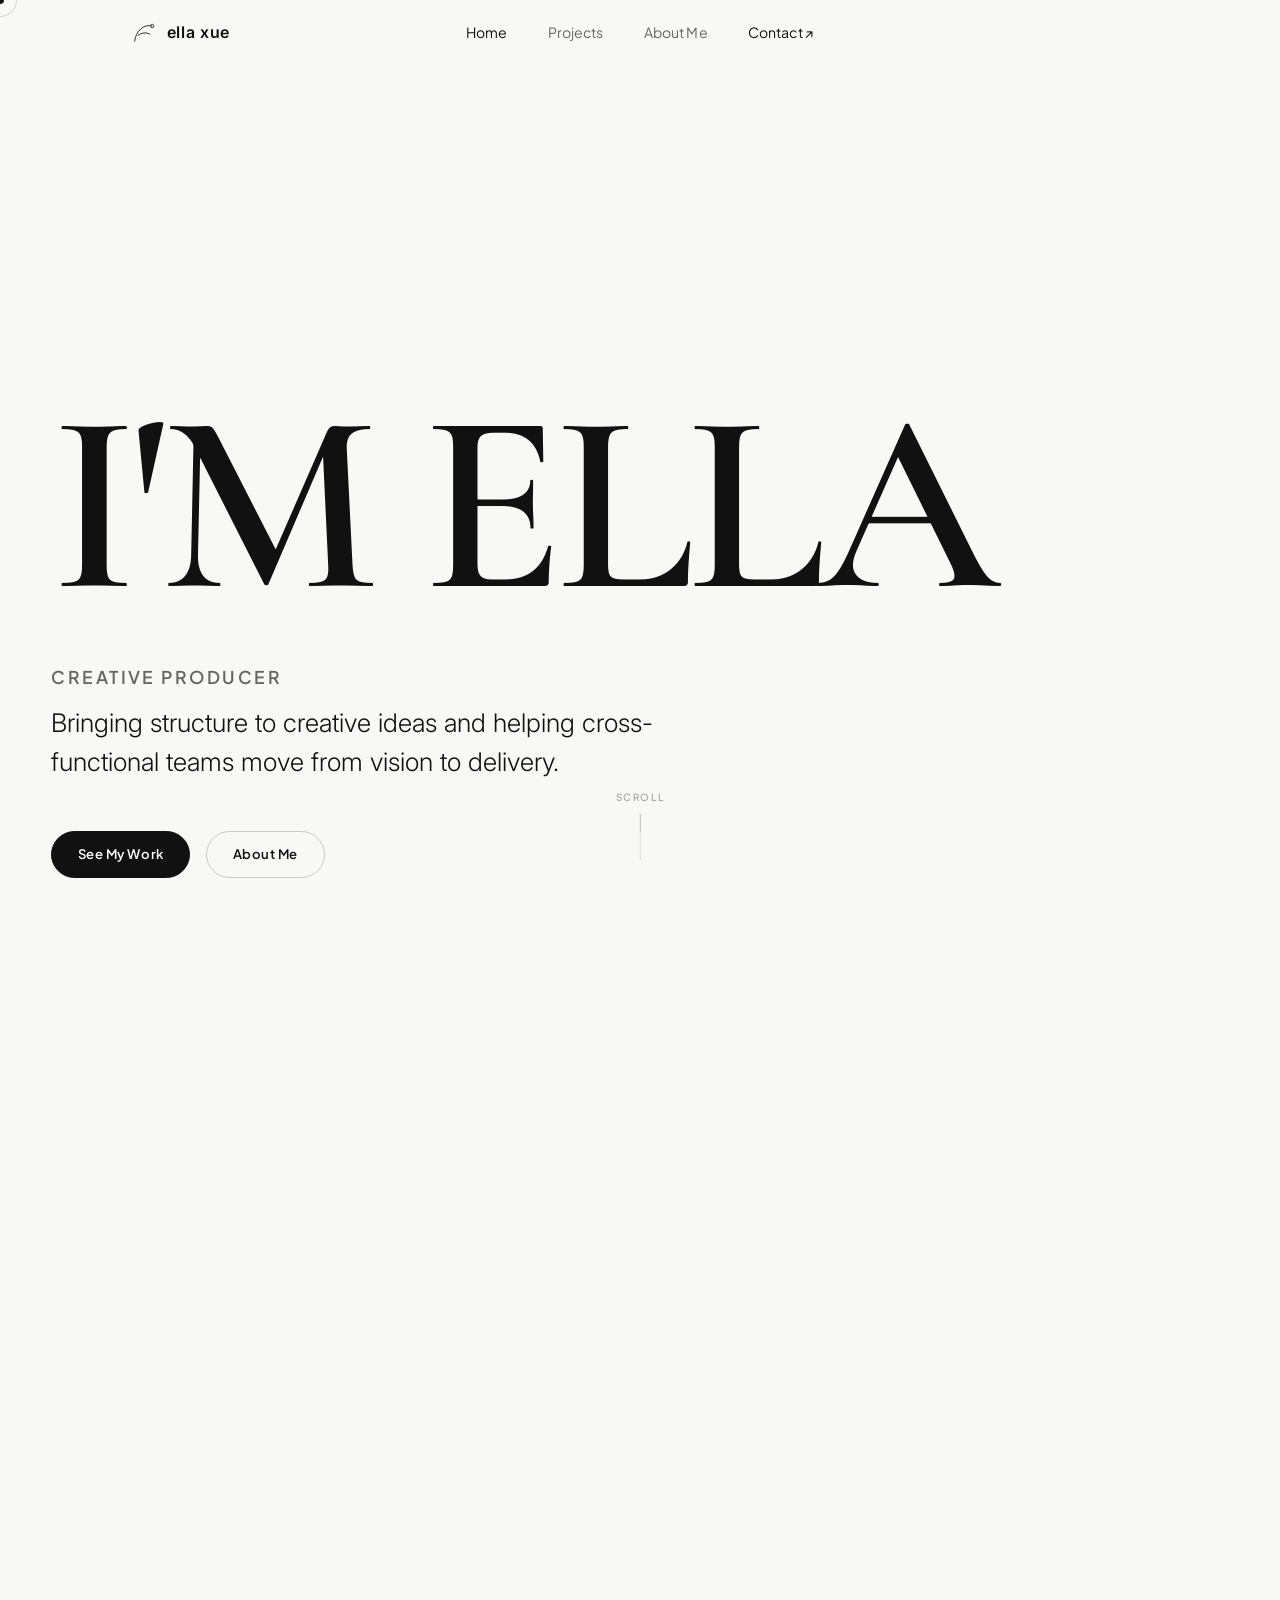
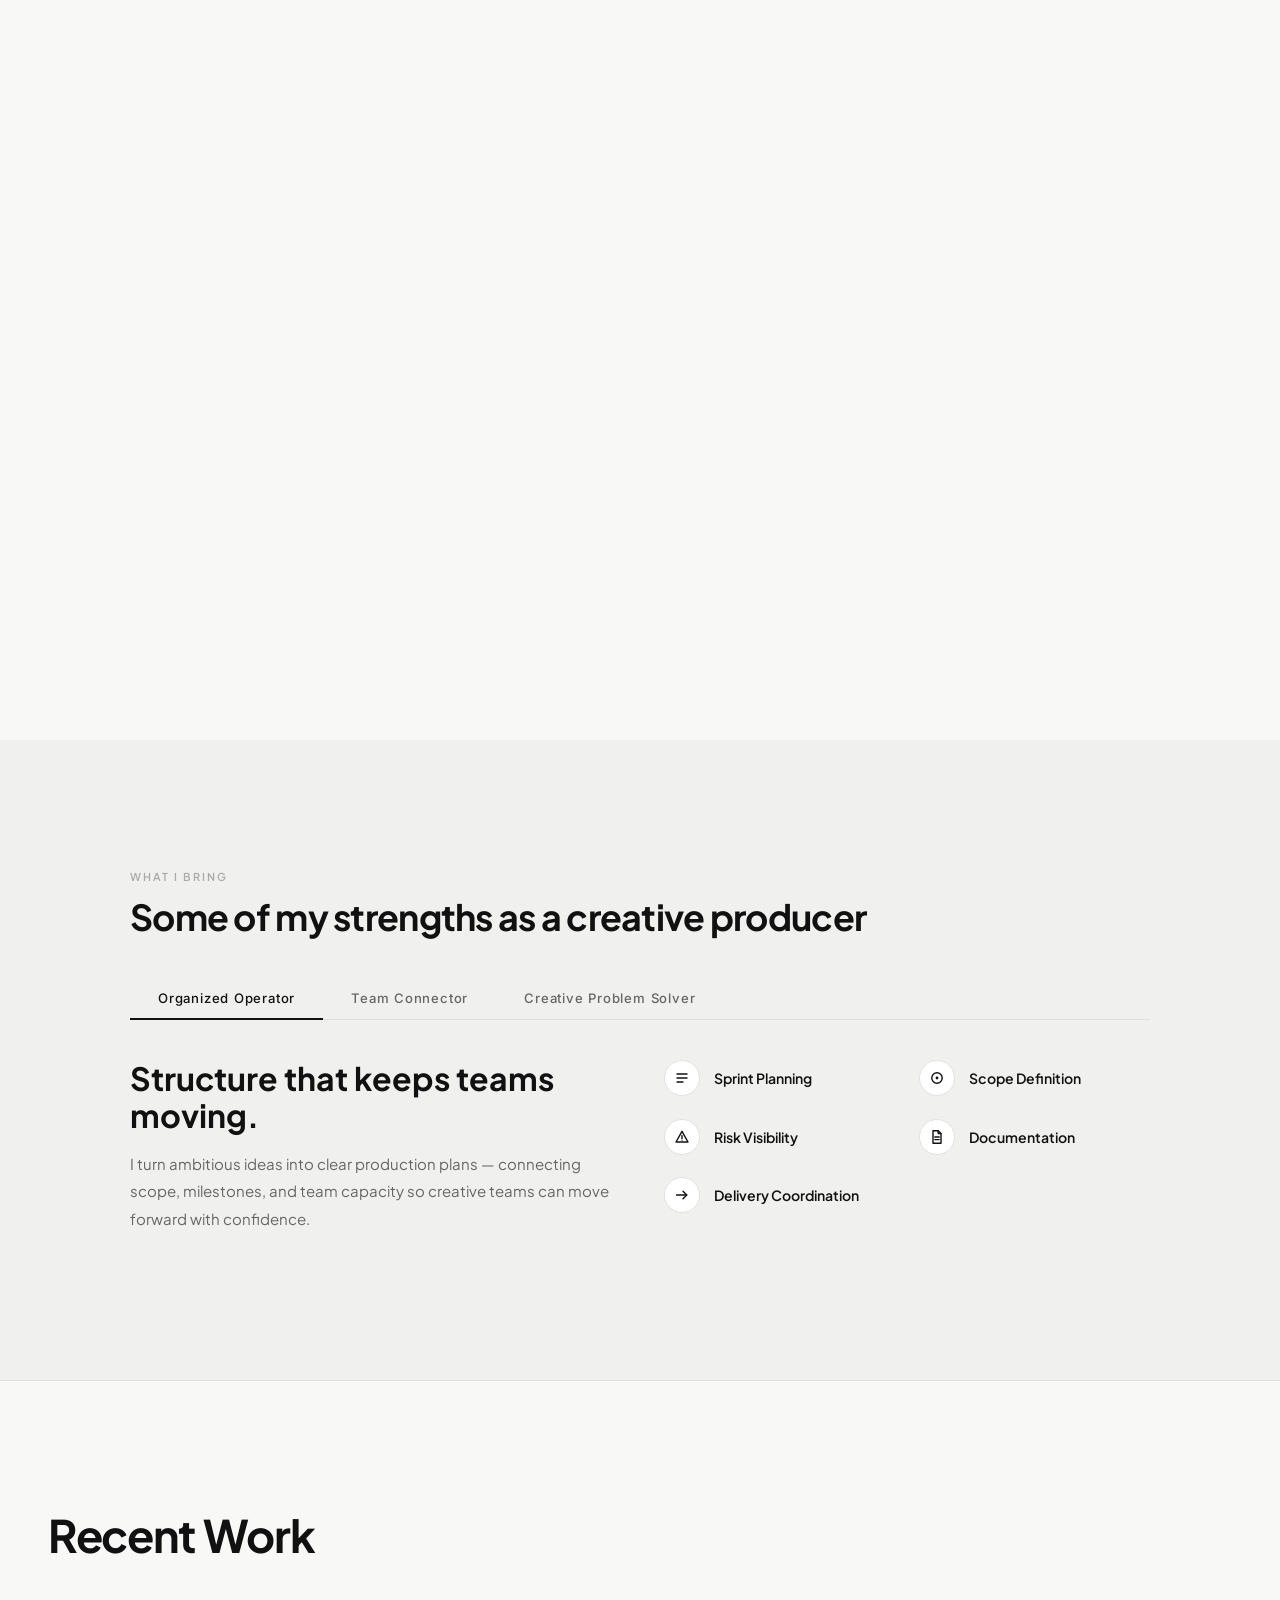
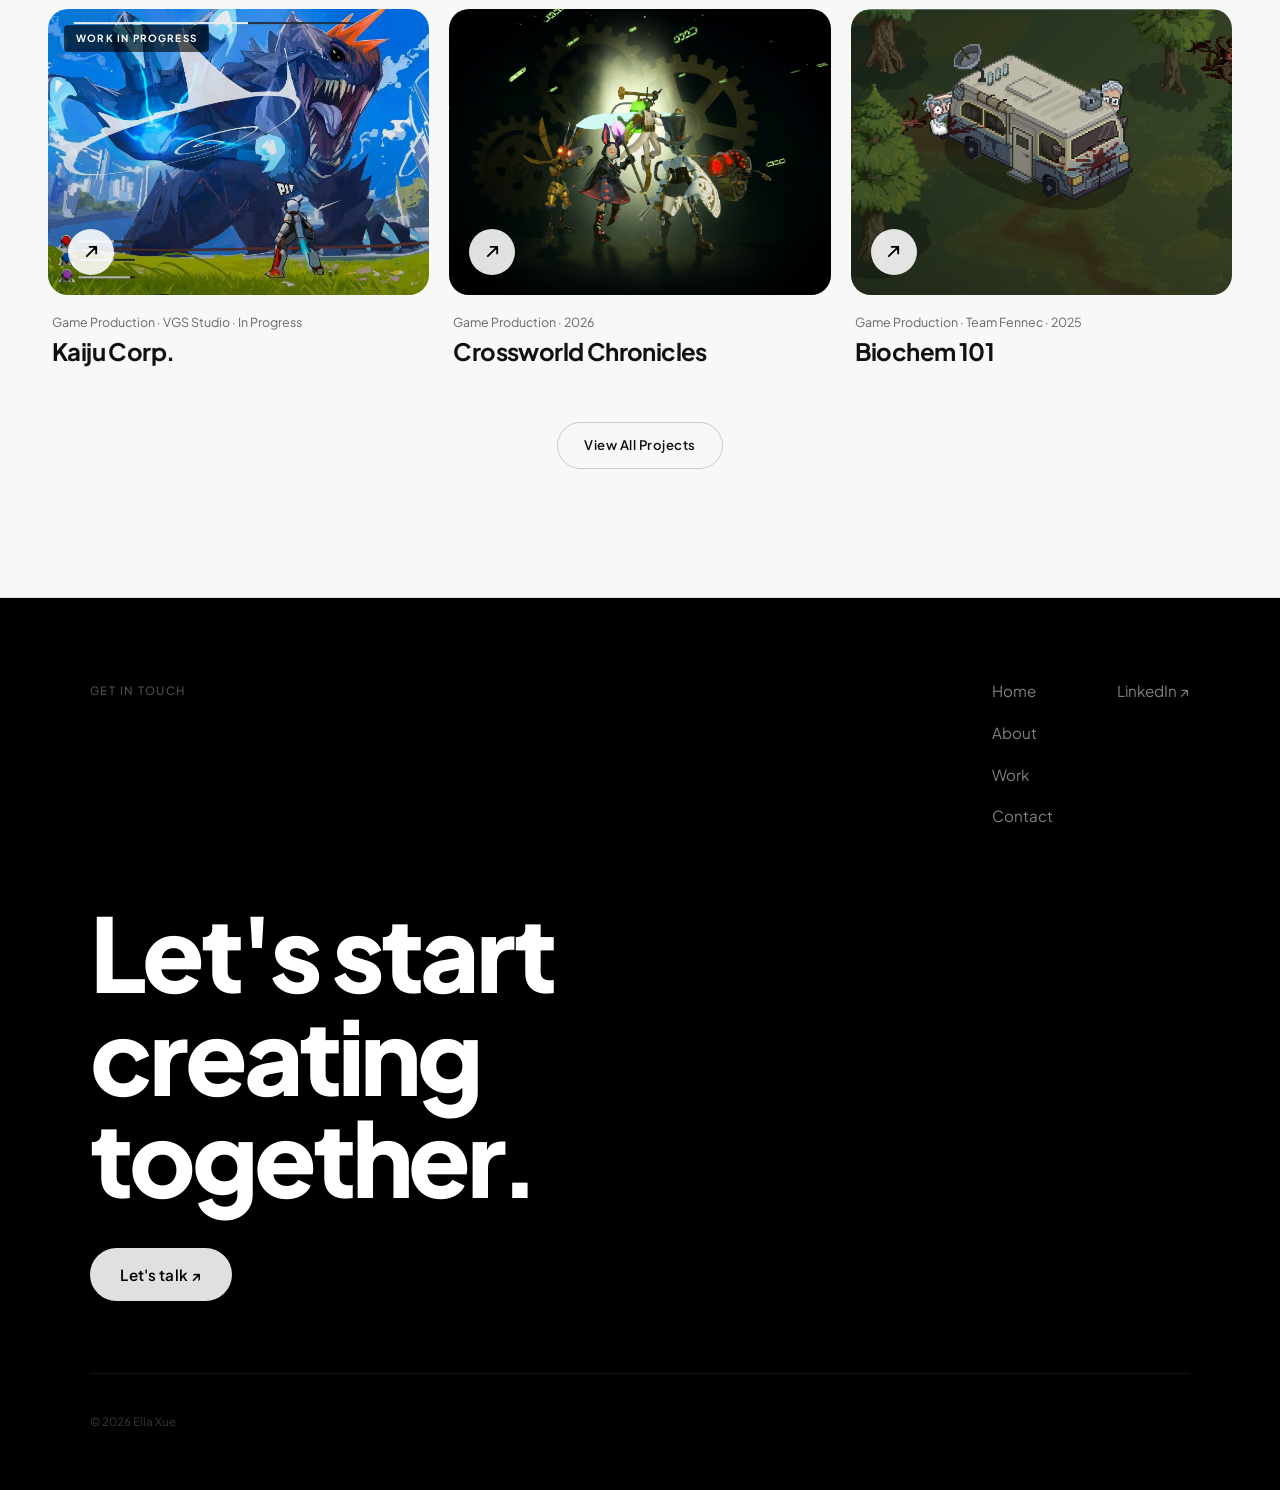
==== index.html @ 4ecf6179 "Revert title/description from Creative Project Manager back to Creative Producer Co-Authored-By: Cla" ====
<!DOCTYPE html>
<html lang="en">
<head>
  <meta charset="UTF-8" />
  <meta name="viewport" content="width=device-width, initial-scale=1.0" />
  <title>Ella Xue — Creative Producer</title>
  <link rel="preconnect" href="https://fonts.googleapis.com" />
  <link rel="preconnect" href="https://fonts.gstatic.com" crossorigin />
  <link href="https://fonts.googleapis.com/css2?family=Cormorant+Garamond:ital,wght@0,300;0,400;0,600;1,300;1,400&family=Inter:wght@300;400;500;600&family=Plus+Jakarta+Sans:wght@300;400;500;600;700;800&display=swap" rel="stylesheet" />
  <link rel="stylesheet" href="style.css" />
</head>
<body>

<div id="cursor" aria-hidden="true"></div>
<div id="cursor-follower" aria-hidden="true"></div>

<!-- ============================================================ HEADER -->
<header id="header">
  <div class="header-inner">
    <a href="index.html" class="logo">
      <svg class="logo-mark" viewBox="0 0 48 48" fill="none" aria-hidden="true">
        <path d="M8 38 C10 20, 24 8, 38 12" stroke="currentColor" stroke-width="1.5" stroke-linecap="round"/>
        <path d="M14 28 C18 24, 28 22, 34 26" stroke="currentColor" stroke-width="1.5" stroke-linecap="round"/>
        <circle cx="38" cy="12" r="3" stroke="var(--coral)" stroke-width="1.5" fill="none"/>
      </svg>
      ella xue
    </a>
    <nav class="nav-links">
      <a href="index.html"    class="nav-link active">Home</a>
      <a href="projects.html" class="nav-link">Projects</a>
      <a href="about.html"   class="nav-link">About Me</a>
      <a href="contact.html" class="nav-link nav-link--cta">Contact ↗</a>
    </nav>
    <button class="hamburger" id="hamburger" aria-label="Toggle menu" aria-expanded="false">
      <span></span><span></span>
    </button>
  </div>
  <div class="header-rule"></div>
</header>

<div class="mobile-nav" id="mobileNav" aria-hidden="true">
  <nav>
    <a href="index.html"    class="mobile-nav-link">Home</a>
    <a href="projects.html" class="mobile-nav-link">Projects</a>
    <a href="about.html"   class="mobile-nav-link">About Me</a>
    <a href="contact.html" class="mobile-nav-link">Contact</a>
  </nav>
</div>

<main>

<!-- ============================================================ HERO -->
<div class="hero-scroll-container" id="heroScroll">
  <div class="hero-sticky" id="heroSticky">

    <!-- Name: I'M ELLA inline, slides left on scroll so ELLA aligns at 4vw -->
    <div class="hs-upper">
      <div class="hs-name-track" id="hsNameTrack">
        <h1 class="hs-big-name" aria-label="I'm Ella">
          <span class="hs-im" id="hsIm" aria-hidden="true">I'M </span><span id="hsElla">ELLA</span>
        </h1>
      </div>
    </div>

    <!-- Lower: eyebrow + crossfading descriptions + buttons -->
    <div class="hs-lower">
      <span class="hs-eyebrow" id="hsEyebrow">Creative Producer</span>
      <div class="hs-desc-wrap">
        <p class="hs-desc hs-desc--a" id="hsDescA">Bringing structure to creative ideas and helping cross-functional teams move from vision to delivery.</p>
        <p class="hs-desc hs-desc--b" id="hsDescB">A creative producer based in Vancouver, focused on games, interactive media, and the craft of bringing creative teams together.</p>
      </div>
      <div class="hs-actions">
        <a href="projects.html" class="btn btn-primary">See My Work</a>
        <a href="about.html"   class="btn btn-outline">About Me</a>
      </div>
    </div>

    <!-- Photo: contained card, fades in right on scroll -->
    <div class="hs-photo-wrap" id="hsPhotoWrap">
      <img src="assets/images/ellaphoyo.JPG" alt="Ella Xue">
      <span class="hs-photo-tag">hi, that's me :)</span>
    </div>

<div class="hs-scroll-hint" id="hsScrollHint" aria-hidden="true">
      <span class="hs-scroll-label">scroll</span>
      <div class="scroll-track"><div class="scroll-thumb"></div></div>
    </div>

  </div>
</div>

<!-- ============================================================ PM TRAITS -->
<section class="section section--alt">
  <div class="container">
    <span class="eyebrow reveal">What I Bring</span>
    <h2 class="section-heading section-heading--tight reveal">Some of my strengths as a creative producer</h2>

    <div class="tabs-nav reveal" role="tablist">
      <button class="tab-btn active" data-tab="tab-1" role="tab" aria-selected="true">Organized Operator</button>
      <button class="tab-btn"        data-tab="tab-2" role="tab" aria-selected="false">Team Connector</button>
      <button class="tab-btn"        data-tab="tab-3" role="tab" aria-selected="false">Creative Problem Solver</button>
    </div>

    <div id="tab-1" class="tab-panel active" role="tabpanel">
      <div class="tab-text reveal">
        <h3>Structure that keeps teams moving.</h3>
        <p>I turn ambitious ideas into clear production plans — connecting scope, milestones, and team capacity so creative teams can move forward with confidence.</p>
      </div>
      <div class="trait-grid reveal reveal-d1">
        <div class="trait-card">
          <span class="trait-icon"><svg viewBox="0 0 16 16" fill="none" stroke="currentColor" stroke-width="1.4" stroke-linecap="round" stroke-linejoin="round"><path d="M3 4h10M3 8h10M3 12h6"/></svg></span>
          <span>Sprint Planning</span>
        </div>
        <div class="trait-card">
          <span class="trait-icon"><svg viewBox="0 0 16 16" fill="none" stroke="currentColor" stroke-width="1.4" stroke-linecap="round" stroke-linejoin="round"><circle cx="8" cy="8" r="5.2"/><circle cx="8" cy="8" r="1.4" fill="currentColor" stroke="none"/></svg></span>
          <span>Scope Definition</span>
        </div>
        <div class="trait-card">
          <span class="trait-icon"><svg viewBox="0 0 16 16" fill="none" stroke="currentColor" stroke-width="1.4" stroke-linecap="round" stroke-linejoin="round"><path d="M8 2.3l6 10.7H2z"/><path d="M8 6.6v3"/><circle cx="8" cy="11.2" r="0.6" fill="currentColor" stroke="none"/></svg></span>
          <span>Risk Visibility</span>
        </div>
        <div class="trait-card">
          <span class="trait-icon"><svg viewBox="0 0 16 16" fill="none" stroke="currentColor" stroke-width="1.4" stroke-linecap="round" stroke-linejoin="round"><path d="M4 1.8h5.2L12 4.6V14.2H4z"/><path d="M9.2 1.8v2.8H12M5.8 8h4.4M5.8 10.6h4.4"/></svg></span>
          <span>Documentation</span>
        </div>
        <div class="trait-card">
          <span class="trait-icon"><svg viewBox="0 0 16 16" fill="none" stroke="currentColor" stroke-width="1.4" stroke-linecap="round" stroke-linejoin="round"><path d="M2.5 8h10.2"/><path d="M9 4.3l3.7 3.7-3.7 3.7"/></svg></span>
          <span>Delivery Coordination</span>
        </div>
      </div>
    </div>

    <div id="tab-2" class="tab-panel" role="tabpanel">
      <div class="tab-text reveal">
        <h3>Strong teams are built through trust, clarity, and empathy.</h3>
        <p>I take a people-centered approach to PM — paying attention not just to what's delivered, but to how the team is working and where they need support.</p>
      </div>
      <div class="trait-grid reveal reveal-d1">
        <div class="trait-card">
          <span class="trait-icon"><svg viewBox="0 0 16 16" fill="none" stroke="currentColor" stroke-width="1.4" stroke-linecap="round" stroke-linejoin="round"><path d="M2.3 3.3h11.4v7.2H6.6l-2.3 2.3v-2.3h-2z"/></svg></span>
          <span>Trust &amp; Communication</span>
        </div>
        <div class="trait-card">
          <span class="trait-icon"><svg viewBox="0 0 16 16" fill="none" stroke="currentColor" stroke-width="1.4" stroke-linecap="round" stroke-linejoin="round"><circle cx="4" cy="4.6" r="1.6"/><circle cx="12" cy="4.6" r="1.6"/><circle cx="8" cy="11.8" r="1.6"/><path d="M5.3 5.7L7 10.3M10.7 5.7L9 10.3"/></svg></span>
          <span>Cross-Team Connection</span>
        </div>
        <div class="trait-card">
          <span class="trait-icon"><svg viewBox="0 0 16 16" fill="none" stroke="currentColor" stroke-width="1.4" stroke-linecap="round" stroke-linejoin="round"><path d="M1.5 8s2.6-4.7 6.5-4.7S14.5 8 14.5 8s-2.6 4.7-6.5 4.7S1.5 8 1.5 8z"/><circle cx="8" cy="8" r="1.8"/></svg></span>
          <span>Early Blocker Detection</span>
        </div>
        <div class="trait-card">
          <span class="trait-icon"><svg viewBox="0 0 16 16" fill="none" stroke="currentColor" stroke-width="1.4" stroke-linecap="round" stroke-linejoin="round"><circle cx="8" cy="8" r="6"/><path d="M5.2 8.2l2 2 3.6-4.4"/></svg></span>
          <span>Conflict Resolution</span>
        </div>
        <div class="trait-card">
          <span class="trait-icon"><svg viewBox="0 0 16 16" fill="none" stroke="currentColor" stroke-width="1.4" stroke-linecap="round" stroke-linejoin="round"><path d="M8 1.8l4.6 1.8v3.6c0 3.2-2 5.4-4.6 6.2-2.6-.8-4.6-3-4.6-6.2V3.6z"/></svg></span>
          <span>Morale &amp; Accountability</span>
        </div>
        <div class="trait-card">
          <span class="trait-icon"><svg viewBox="0 0 16 16" fill="none" stroke="currentColor" stroke-width="1.4" stroke-linecap="round" stroke-linejoin="round"><path d="M4 14V2"/><path d="M4 3h7l-1.8 2.3L11 7.6H4"/></svg></span>
          <span>Transparent Decisions</span>
        </div>
      </div>
    </div>

    <div id="tab-3" class="tab-panel" role="tabpanel">
      <div class="tab-text reveal">
        <h3>Finding practical paths through creative complexity.</h3>
        <p>My background in design and digital media helps me bridge creative intention with production reality — turning uncertainty into clear, actionable next steps.</p>
      </div>
      <div class="trait-grid reveal reveal-d1">
        <div class="trait-card">
          <span class="trait-icon"><svg viewBox="0 0 16 16" fill="none" stroke="currentColor" stroke-width="1.4" stroke-linecap="round" stroke-linejoin="round"><path d="M8 1.7c-2.1 0-3.9 1.7-3.9 3.9 0 1.5.8 2.6 1.6 3.4.5.5.8 1 .8 1.5v.4h3v-.4c0-.5.3-1 .8-1.5.8-.8 1.6-1.9 1.6-3.4 0-2.2-1.8-3.9-3.9-3.9z"/><path d="M6.4 13h3.2M6.9 14.5h2.2"/></svg></span>
          <span>Creative Problem-Solving</span>
        </div>
        <div class="trait-card">
          <span class="trait-icon"><svg viewBox="0 0 16 16" fill="none" stroke="currentColor" stroke-width="1.4" stroke-linecap="round" stroke-linejoin="round"><path d="M2 12.5h2.6V9.7M4.6 9.7h2.6V6.9M7.2 6.9h2.6V4.1M9.8 4.1h2.6"/></svg></span>
          <span>Idea → Action Steps</span>
        </div>
        <div class="trait-card">
          <span class="trait-icon"><svg viewBox="0 0 16 16" fill="none" stroke="currentColor" stroke-width="1.4" stroke-linecap="round" stroke-linejoin="round"><path d="M8 2L2.3 5 8 8l5.7-3z"/><path d="M2.3 8L8 11l5.7-3"/><path d="M2.3 11L8 14l5.7-3"/></svg></span>
          <span>Cross-Discipline Support</span>
        </div>
        <div class="trait-card">
          <span class="trait-icon"><svg viewBox="0 0 16 16" fill="none" stroke="currentColor" stroke-width="1.4" stroke-linecap="round" stroke-linejoin="round"><path d="M2.3 3h11.4L9 8.4v4.3L7 14V8.4z"/></svg></span>
          <span>Feedback Synthesis</span>
        </div>
        <div class="trait-card">
          <span class="trait-icon"><svg viewBox="0 0 16 16" fill="none" stroke="currentColor" stroke-width="1.4" stroke-linecap="round" stroke-linejoin="round"><path d="M3 13.5V6.8M7.7 13.5V2.5M12.4 13.5V9.2"/><path d="M1.8 13.5h12.4"/></svg></span>
          <span>Visual Communication</span>
        </div>
        <div class="trait-card">
          <span class="trait-icon"><svg viewBox="0 0 16 16" fill="none" stroke="currentColor" stroke-width="1.4" stroke-linecap="round" stroke-linejoin="round"><path d="M8 1.8v11.4M4.3 13.2h7.4"/><path d="M2.8 4.6h4M9.2 4.6h4"/><path d="M2.8 4.6L1.5 8a1.7 1.7 0 003 0zM13.2 4.6l-1.3 3.4a1.7 1.7 0 003 0z"/></svg></span>
          <span>Balancing Ambition &amp; Scope</span>
        </div>
      </div>
    </div>
  </div>
</section>


<!-- ============================================================ RECENT WORK -->
<section class="rw-section">
  <div class="container">
    <div class="rw-top reveal">
      <h2 class="rw-heading">Recent Work</h2>
    </div>
    <div class="rw-grid">
      <a href="kaijucorp.html" class="rw-card reveal">
        <div class="rw-img-wrap rw-img-1">
          <div class="rw-img-thumb" style="background: url('assets/images/kajiucorp/cover.JPG') center/cover no-repeat;"></div>
          <span class="wip-badge">Work in Progress</span>
          <div class="rw-arrow" aria-hidden="true">
            <svg viewBox="0 0 16 16" fill="none" stroke="currentColor" stroke-width="2" stroke-linecap="round" stroke-linejoin="round">
              <path d="M3 13L13 3M13 3H6M13 3v7"/>
            </svg>
          </div>
        </div>
        <div class="rw-card-info">
          <span class="rw-card-meta">Game Production · VGS Studio · In Progress</span>
          <span class="rw-card-name">Kaiju Corp.</span>
        </div>
      </a>
      <a href="crossworld.html" class="rw-card reveal reveal-d1">
        <div class="rw-img-wrap rw-img-2">
          <div class="rw-img-thumb" style="background: url('assets/images/crossworld/background.png') center/cover no-repeat;"></div>
          <div class="rw-arrow" aria-hidden="true">
            <svg viewBox="0 0 16 16" fill="none" stroke="currentColor" stroke-width="2" stroke-linecap="round" stroke-linejoin="round">
              <path d="M3 13L13 3M13 3H6M13 3v7"/>
            </svg>
          </div>
        </div>
        <div class="rw-card-info">
          <span class="rw-card-meta">Game Production · 2026</span>
          <span class="rw-card-name">Crossworld Chronicles</span>
        </div>
      </a>
      <a href="biochem101.html" class="rw-card reveal reveal-d2">
        <div class="rw-img-wrap rw-img-3">
          <div class="rw-img-thumb" style="background: url('assets/images/biochem-101/coVER.png') center/cover no-repeat;"></div>
          <div class="rw-arrow" aria-hidden="true">
            <svg viewBox="0 0 16 16" fill="none" stroke="currentColor" stroke-width="2" stroke-linecap="round" stroke-linejoin="round">
              <path d="M3 13L13 3M13 3H6M13 3v7"/>
            </svg>
          </div>
        </div>
        <div class="rw-card-info">
          <span class="rw-card-meta">Game Production · Team Fennec · 2025</span>
          <span class="rw-card-name">Biochem 101</span>
        </div>
      </a>
    </div>
    <div class="rw-cta reveal">
      <a href="projects.html" class="btn btn-outline">View All Projects</a>
    </div>
  </div>
</section>


</main>

<div class="proj-end">
  <div class="proj-end-inner">
    <span class="proj-end-label">Get in touch</span>
    <nav class="proj-end-nav">
      <div class="proj-end-nav-col">
        <a href="index.html">Home</a>
        <a href="about.html">About</a>
        <a href="projects.html">Work</a>
        <a href="contact.html">Contact</a>
      </div>
      <div class="proj-end-nav-col">
        <a href="https://www.linkedin.com/in/ella-xue-676157253/" target="_blank" rel="noopener">LinkedIn ↗</a>
      </div>
    </nav>
  </div>
  <div class="proj-end-body">
    <h2 class="proj-end-heading">Let's start<br>creating together.</h2>
    <a href="contact.html" class="proj-end-btn">Let's talk ↗</a>
  </div>
  <div class="proj-end-foot">
    <span>© 2026 Ella Xue</span>
  </div>
</div>

<script src="main.js"></script>
</body>
</html>
---- style.css ----
/* ============================================================
   TOKENS
   ============================================================ */
*, *::before, *::after { box-sizing: border-box; margin: 0; padding: 0; }

:root {
  --bg:          #f8f8f6;
  --bg-2:        #f0f0ee;
  --surface:     #ffffff;
  --ink:         #111111;
  --ink-muted:   #666666;
  --ink-faint:   #aaaaaa;
  --coral:       #444444;
  --coral-light: #ebebeb;
  --yellow:      #e8b84b;
  --blue:        #7aafc2;
  --teal:        #4a7a6a;
  --teal-light:  #e2ede9;
  --border:      #e0e0de;
  --border-2:    #c8c8c6;
  --font-serif:   'Cormorant Garamond', Georgia, serif;
  --font-sans:    'Inter', system-ui, sans-serif;
  --font-heading: 'Plus Jakarta Sans', system-ui, sans-serif;
  --font-body:    'Plus Jakarta Sans', system-ui, sans-serif;
  --font-accent:  'Plus Jakarta Sans', system-ui, sans-serif;
  --max-w:       1100px;
  --nav-h:       66px;
  --ease:        cubic-bezier(0.25, 0.46, 0.45, 0.94);
}

/* ============================================================
   BASE
   ============================================================ */
html { scroll-behavior: smooth; font-size: 16px; }

body {
  font-family: var(--font-body);
  background: var(--bg);
  color: var(--ink);
  line-height: 1.7;
  font-weight: 400;
  -webkit-font-smoothing: antialiased;
  overflow-x: hidden;
}

::selection { background: var(--coral); color: #fff; }

h1, h2, h3, h4 {
  font-family: var(--font-heading); line-height: 1.15; font-weight: 700;
  font-style: normal;
}
em { font-style: normal; }
p { color: var(--ink-muted); }
p:last-child { margin-bottom: 0; }
a { color: inherit; text-decoration: none; }
img { display: block; max-width: 100%; }
button { font-family: var(--font-body); }

/* ============================================================
   CURSOR
   ============================================================ */
#cursor, #cursor-follower {
  position: fixed; border-radius: 50%; pointer-events: none; z-index: 9999;
}
#cursor {
  width: 8px; height: 8px; background: var(--ink);
  top: 0; left: 0; transform: translate(-50%, -50%);
}
#cursor-follower {
  width: 34px; height: 34px; border: 1px solid var(--ink-faint);
  top: 0; left: 0; transform: translate(-50%, -50%); opacity: 0.5;
}
@media (pointer: coarse) { #cursor, #cursor-follower { display: none; } }

/* ============================================================
   HEADER / NAV
   ============================================================ */
#header {
  position: fixed; top: 0; left: 0; right: 0; z-index: 100;
  background: var(--bg);
  transition: background 0.4s;
}
#header.compact {
  background: rgba(250,249,247,0.94);
  backdrop-filter: blur(14px);
}
.header-inner {
  max-width: var(--max-w); margin: 0 auto; padding: 0 2.5rem;
  height: var(--nav-h);
  display: flex; align-items: center; justify-content: space-between;
  transition: height 0.4s var(--ease);
  position: relative;
}
#header.compact .header-inner { height: 52px; }
.header-rule { display: none; }

.logo {
  display: flex; align-items: center; gap: 0.55rem;
  font-family: var(--font-sans); font-size: 1rem; font-weight: 600;
  letter-spacing: 0.04em;
  color: var(--ink); transition: opacity 0.2s;
}
.logo:hover { opacity: 0.65; }
.logo-mark { width: 28px; height: 28px; flex-shrink: 0; }

.nav-links {
  position: absolute; left: 50%; transform: translateX(-50%);
  display: flex; align-items: center; gap: 2.5rem;
}
.nav-link {
  font-size: 0.88rem; font-weight: 400; letter-spacing: 0.01em;
  color: var(--ink-muted);
  transition: color 0.25s;
}
.nav-link:hover { color: var(--ink); }
.nav-link.active { color: var(--ink); }
.nav-link--cta { color: var(--ink); }
.nav-link--cta:hover { opacity: 0.6; }

/* Hamburger */
.hamburger {
  display: none; flex-direction: column; gap: 6px;
  background: none; border: none; cursor: pointer; padding: 6px;
}
.hamburger span {
  display: block; width: 22px; height: 1.5px;
  background: var(--ink); transition: transform 0.3s, opacity 0.3s;
}
.hamburger.active span:nth-child(1) { transform: rotate(45deg) translate(0,5px); }
.hamburger.active span:nth-child(2) { transform: rotate(-45deg) translate(0,-2px); }

/* Mobile nav */
.mobile-nav {
  position: fixed; top: var(--nav-h); left: 0; right: 0; bottom: 0;
  z-index: 99; background: var(--bg);
  transform: translateX(100%); transition: transform 0.45s var(--ease);
  padding: 3rem 2.5rem; border-top: 1px solid var(--border);
}
.mobile-nav.open { transform: translateX(0); }
.mobile-nav nav { display: flex; flex-direction: column; }
.mobile-nav-link {
  font-family: var(--font-heading); font-size: 2.2rem;
  font-weight: 400; color: var(--ink); padding: 0.75rem 0;
  border-bottom: 1px solid var(--border); transition: color 0.2s;
}
.mobile-nav-link:hover { color: var(--ink-muted); }

/* ============================================================
   PAGE PADDING
   ============================================================ */
.page-top { padding-top: var(--nav-h); }
.container { max-width: var(--max-w); margin: 0 auto; padding: 0 2.5rem; }

/* ============================================================
   SECTION RHYTHM
   ============================================================ */
.section { padding: 8rem 0; border-bottom: 1px solid var(--border); }
.section:last-child { border-bottom: none; }
.section--alt { background: var(--bg-2); }

.eyebrow {
  display: block; font-size: 0.68rem; font-weight: 600;
  letter-spacing: 0.18em; text-transform: uppercase;
  color: var(--ink-faint); margin-bottom: 0.75rem;
}
.section-heading {
  font-family: var(--font-heading); font-size: clamp(2rem, 3.5vw, 2.9rem);
  font-weight: 700; color: var(--ink); line-height: 1.05;
  letter-spacing: -0.02em; margin-bottom: 2.5rem; font-style: normal;
}
.section-heading--tight { font-size: clamp(1.7rem, 2.8vw, 2.4rem); }
.section-lead {
  font-size: 1rem; font-weight: 400; color: var(--ink-muted);
  max-width: 540px; line-height: 1.8; margin-bottom: 2.5rem;
}

/* ============================================================
   REVEAL
   ============================================================ */
.reveal {
  opacity: 0; transform: translateY(22px);
  transition: opacity 0.8s var(--ease), transform 0.8s var(--ease);
}
.reveal.visible { opacity: 1; transform: translateY(0); }
.reveal-d1 { transition-delay: 0.1s; }
.reveal-d2 { transition-delay: 0.2s; }
.reveal-d3 { transition-delay: 0.3s; }
.reveal-d4 { transition-delay: 0.4s; }
.reveal-d5 { transition-delay: 0.5s; }
.reveal-d6 { transition-delay: 0.65s; }

/* ============================================================
   BUTTONS
   ============================================================ */
.btn {
  display: inline-flex; align-items: center; gap: 0.5rem;
  padding: 0.7rem 1.6rem; border-radius: 100px;
  font-size: 0.82rem; font-weight: 600; letter-spacing: 0.04em;
  cursor: pointer; transition: all 0.25s; border: 1.5px solid transparent;
}
.btn-primary {
  background: var(--ink); color: #fff; border-color: var(--ink);
}
.btn-primary:hover { opacity: 0.78; transform: translateY(-1px); }
.btn-outline {
  background: transparent; color: var(--ink); border-color: var(--border-2);
}
.btn-outline:hover { border-color: var(--ink); color: var(--ink); transform: translateY(-1px); }
.btn svg { width: 14px; height: 14px; }

/* Underline link */
.underline-link {
  display: inline-flex; align-items: center; gap: 0.35rem;
  font-size: 0.85rem; font-weight: 500; color: var(--ink); transition: color 0.25s;
}
.underline-link span:first-child { position: relative; }
.underline-link span:first-child::after {
  content: ''; position: absolute; bottom: -2px; left: 0; width: 100%;
  height: 1px; background: var(--ink);
  transform: scaleX(0); transform-origin: left; transition: transform 0.3s var(--ease);
}
.underline-link:hover span:first-child::after { transform: scaleX(1); }
.underline-link:hover { color: var(--ink); }
.link-arrow { transition: transform 0.3s var(--ease); display: inline-block; }
.underline-link:hover .link-arrow { transform: translate(3px,-2px); }

/* Tags — editorial text style, no borders */
.tag {
  font-size: 0.75rem; font-weight: 400; letter-spacing: 0.02em;
  text-transform: none; padding: 0; border-radius: 0; border: none; background: transparent;
  color: var(--ink-muted);
}
.tag-pm    { color: var(--ink-muted); }
.tag-type  { color: var(--ink-muted); }
.tag-award { color: var(--ink-muted); }

/* ============================================================
   SHARED FOOTER
   ============================================================ */
.site-footer {
  border-top: 1px solid var(--border); padding: 2rem 0;
}
.site-footer .container {
  display: flex; align-items: center; justify-content: space-between;
  flex-wrap: wrap; gap: 1rem;
}
.footer-brand {
  font-family: var(--font-body); font-size: 0.78rem; font-weight: 500;
  letter-spacing: 0.08em; text-transform: uppercase; color: var(--ink-muted);
}
.footer-links { display: flex; gap: 1.75rem; }
.footer-links a {
  font-size: 0.72rem; font-weight: 500; letter-spacing: 0.08em;
  text-transform: uppercase; color: var(--ink-faint); transition: color 0.2s;
}
.footer-links a:hover { color: var(--ink); }

/* ============================================================
   HOME — SCROLL HERO
   ============================================================ */
.hero-scroll-container { height: 260vh; position: relative; background: var(--bg); }
.hero-sticky {
  position: sticky; top: 0;
  height: 100vh; overflow: hidden;
  background: var(--bg);
  display: flex; flex-direction: column;
  padding-top: var(--nav-h);
}

/* Upper — left-aligned at 4vw, pushed toward bottom of its flex cell */
.hs-upper {
  flex: 1; display: flex;
  align-items: flex-end; justify-content: flex-start;
  padding: 0 4vw clamp(0.75rem, 2vh, 2rem);
  min-height: 0;
}
.hs-name-track { will-change: transform; }

/*
  Font scales smoothly with vw between a sensible min and max.
  At 1280px laptop : 20vw ≈ 16rem — proportional, not overwhelming.
  At 1440px desktop: 20vw ≈ 18rem — dramatic but not clipping.
  At 1920px monitor: capped at 22rem — consistent on large displays.
*/
.hs-big-name {
  font-family: var(--font-serif);
  font-size: clamp(6.5rem, 20vw, 22rem);
  font-weight: 600; line-height: 1;
  letter-spacing: -0.03em; white-space: nowrap;
  color: var(--ink); margin: 0;
}
.hs-im { will-change: opacity; }

/* Lower — eyebrow + descriptions + buttons */
.hs-lower {
  padding: clamp(0.85rem, 1.5vh, 1.5rem) 4vw clamp(1.25rem, 2.5vh, 2.5rem);
  max-width: 56vw;
  display: flex; flex-direction: column; gap: clamp(0.7rem, 1.2vh, 1.1rem);
}
.hs-eyebrow {
  display: block; font-size: 1.1rem; font-weight: 600;
  letter-spacing: 0.14em; text-transform: uppercase; color: var(--ink-muted);
}
.hs-desc-wrap { position: relative; }
.hs-desc {
  font-family: var(--font-sans);
  font-size: clamp(1rem, 2.1vw, 1.6rem);
  font-weight: 300; line-height: 1.5;
  color: var(--ink); margin: 0; will-change: opacity;
}
/* desc-b stays in flow and sets the container height (it's the longer text).
   desc-a sits absolutely on top of it and fades out on scroll. */
.hs-desc--a { position: absolute; top: 0; left: 0; right: 0; }
.hs-desc--b { opacity: 0; }
.hs-actions { display: flex; gap: 1rem; flex-wrap: wrap; }

/*
  left + right define the "right-side region" (60vw → viewport edge).
  margin: 0 auto on an absolutely-positioned element with both offsets
  fixed distributes remaining space equally → photo stays centred in
  the 40vw right area on every screen width, no hardcoded gutters.
  aspect-ratio: 3/4 locks the frame shape; min() prevents height
  from exceeding 70vh on short screens.
*/
.hs-photo-wrap {
  position: absolute;
  left: 60vw; right: 0;
  top: calc(var(--nav-h) + clamp(2rem, 5vh, 5rem));
  margin: 0 auto;
  width: min(28vw, calc(70vh * 0.75));
  aspect-ratio: 3 / 4;
  overflow: hidden; opacity: 0;
  will-change: opacity, transform;
}
.hs-photo-wrap img {
  width: 100%;
  height: calc(100% + 2.5rem); margin-top: -2.5rem;
  object-fit: cover; object-position: center top; display: block;
}
.hs-photo-tag {
  position: absolute; bottom: 1.5rem; left: 1.5rem;
  font-family: var(--font-serif); font-size: 0.9rem;
  color: var(--ink-muted); pointer-events: none;
}

/* Scroll hint */
.hs-scroll-hint {
  position: absolute; bottom: 2.5rem; left: 50%;
  transform: translateX(-50%); z-index: 10;
  display: flex; flex-direction: column; align-items: center;
  gap: 0.5rem;
}
.hs-scroll-label {
  font-size: 0.62rem;
  font-weight: 600;
  letter-spacing: 0.16em;
  text-transform: uppercase;
  color: var(--ink-faint);
}
.scroll-track { width: 1px; height: 46px; background: var(--border); position: relative; overflow: hidden; }
.scroll-thumb { position: absolute; top: 0; left: 0; width: 100%; height: 40%; background: var(--ink-faint); animation: scrollDown 2.2s ease-in-out infinite; }
@keyframes scrollDown { 0% { top: -40%; } 100% { top: 140%; } }

/* Tablet / small laptop: slightly narrower photo, text breathing room */
@media (max-width: 1024px) {
  .hs-big-name { font-size: clamp(5.5rem, 18vw, 18rem); }
  .hs-photo-wrap { width: min(30vw, calc(66vh * 0.75)); }
  .hs-lower { max-width: 58vw; }
}

/* Mobile: stack-friendly — hide photo, give text full room */
@media (max-width: 640px) {
  .hs-upper { padding: 0 5vw 1.25rem; }
  .hs-big-name { font-size: clamp(4rem, 18vw, 6.5rem); }
  .hs-lower { max-width: 90vw; padding: 1rem 5vw 2rem; gap: 0.85rem; }
  .hs-photo-wrap { display: none; }
  .hs-desc { font-size: clamp(1rem, 4.5vw, 1.25rem); }
}

/* ============================================================
   HOME — PM TRAITS (TABS)
   ============================================================ */
.tabs-nav {
  display: flex; gap: 0; border-bottom: 1px solid var(--border); margin-bottom: 2.5rem;
}
.tab-btn {
  background: none; border: none; cursor: pointer; padding: 0.85rem 1.75rem;
  font-family: var(--font-sans); font-size: 0.82rem; font-weight: 500;
  letter-spacing: 0.06em; color: var(--ink-muted);
  position: relative; transition: color 0.25s;
}
.tab-btn::after {
  content: ''; position: absolute; bottom: -1px; left: 0; right: 0;
  height: 2px; background: var(--ink);
  transform: scaleX(0); transition: transform 0.3s var(--ease);
}
.tab-btn.active { color: var(--ink); }
.tab-btn.active::after { transform: scaleX(1); }
.tab-btn:hover { color: var(--ink); }

.tab-panel { display: none; }
.tab-panel.active { display: grid; grid-template-columns: 1fr 1fr; gap: 3rem; align-items: start; }

.tab-text h3 {
  font-family: var(--font-heading); font-size: clamp(1.5rem, 2.5vw, 2rem);
  font-weight: 700; color: var(--ink); margin-bottom: 1rem; line-height: 1.15;
}
.tab-text p { font-size: 0.94rem; line-height: 1.82; margin-bottom: 1.25rem; }

.tab-closing {
  grid-column: 1 / -1;
  font-size: 0.94rem; font-style: italic;
  color: var(--ink-muted); line-height: 1.7;
  padding-top: 0.5rem; border-top: 1px solid var(--border);
  margin-top: 0.5rem;
}

.trait-list { list-style: none; display: flex; flex-direction: column; gap: 0.75rem; }
.trait-list li {
  display: flex; align-items: flex-start; gap: 0.75rem;
  font-size: 0.88rem; color: var(--ink-muted); line-height: 1.5;
}
.trait-list li::before {
  content: ''; width: 5px; height: 5px; border-radius: 50%;
  background: var(--ink-faint); flex-shrink: 0; margin-top: 0.45rem;
}

.trait-grid {
  display: grid; grid-template-columns: repeat(2, 1fr);
  gap: 1.4rem 1.5rem;
}
.trait-card { display: flex; align-items: center; gap: 0.85rem; }
.trait-icon {
  display: flex; align-items: center; justify-content: center;
  width: 36px; height: 36px; flex-shrink: 0; border-radius: 50%;
  background: var(--surface); border: 1px solid var(--border); color: var(--ink);
}
.trait-icon svg { width: 16px; height: 16px; }
.trait-card span:last-child {
  font-size: 0.88rem; font-weight: 600; color: var(--ink); line-height: 1.3;
}
@media (max-width: 640px) {
  .trait-grid { grid-template-columns: 1fr; gap: 1.1rem; }
}

/* ============================================================
   HOME — TOOLS & SKILLS
   ============================================================ */
.tools-grid {
  display: grid; grid-template-columns: repeat(4, 1fr); gap: 1.5rem;
}
.tool-group { }
.tool-group-label {
  font-size: 0.65rem; font-weight: 600; letter-spacing: 0.14em;
  text-transform: uppercase; color: var(--ink-faint);
  margin-bottom: 0.85rem; display: block;
}
.tool-pills { display: flex; flex-wrap: wrap; gap: 0.5rem; }
.tool-pill {
  font-size: 0.78rem; font-weight: 400; color: var(--ink-muted);
  background: var(--surface); border: 1px solid var(--border);
  border-radius: 100px; padding: 4px 14px;
  transition: border-color 0.2s, color 0.2s;
}
.tool-pill:hover { border-color: var(--ink); color: var(--ink); }

/* ============================================================
   HOME — RECENT WORK
   ============================================================ */
.rw-section {
  padding: 8rem 0;
  border-bottom: 1px solid var(--border);
}
.rw-section .container {
  max-width: 1440px;
  padding: 0 3rem;
}
.rw-top { margin-bottom: 3rem; }
.rw-heading {
  font-size: clamp(2rem, 3.5vw, 2.9rem);
  font-weight: 700;
  color: var(--ink);
  letter-spacing: -0.03em;
}
.rw-grid {
  display: grid;
  grid-template-columns: repeat(3, 1fr);
  gap: 1.25rem;
  margin-bottom: 3.5rem;
}
.rw-card { display: block; cursor: pointer; }

/* The card IS the image — large, rounded, full-bleed */
.rw-img-wrap {
  border-radius: 20px;
  overflow: hidden;
  aspect-ratio: 4 / 3;
  position: relative;
}
.rw-img-thumb {
  position: absolute;
  inset: 0;
  transition: transform 0.65s var(--ease);
}
/* Gradient overlay for depth */
.rw-img-wrap::after {
  content: '';
  position: absolute;
  inset: 40% 0 0;
  background: linear-gradient(to bottom, transparent, rgba(0,0,0,0.28));
  border-radius: 0 0 20px 20px;
  pointer-events: none;
}
.rw-card:hover .rw-img-thumb { transform: scale(1.05); }
.rw-img-1 .rw-img-thumb { background: linear-gradient(145deg, #d4b8ac, #b89080, #9c7468); }
.rw-img-2 .rw-img-thumb { background: linear-gradient(145deg, #a8bece, #8aa0b8, #7090a8); }
.rw-img-3 .rw-img-thumb { background: linear-gradient(145deg, #b8ceac, #98b890, #7ea078); }

/* Circular arrow button — always visible, bottom-left of image */
.rw-arrow {
  position: absolute;
  bottom: 1.25rem;
  left: 1.25rem;
  width: 46px;
  height: 46px;
  border-radius: 50%;
  background: rgba(255,255,255,0.88);
  display: flex;
  align-items: center;
  justify-content: center;
  transition: transform 0.3s var(--ease), background 0.25s;
  z-index: 1;
}
.rw-arrow svg { width: 15px; height: 15px; color: #000; flex-shrink: 0; }
.rw-card:hover .rw-arrow { transform: translate(3px, -3px); background: #fff; }

/* Info below the image card */
.rw-card-info {
  padding: 1.1rem 0.25rem 0;
  display: flex;
  flex-direction: column;
  gap: 0.25rem;
}
.rw-card-meta {
  font-size: 0.78rem;
  font-weight: 400;
  color: var(--ink-muted);
}
.rw-card-name {
  font-size: 1.5rem;
  font-weight: 700;
  color: var(--ink);
  letter-spacing: -0.025em;
  line-height: 1.2;
}
.rw-cta { text-align: center; }

@media (max-width: 900px) {
  .rw-grid { grid-template-columns: repeat(2, 1fr); gap: 1rem; }
}
@media (max-width: 560px) {
  .rw-grid { grid-template-columns: 1fr; gap: 1rem; }
}
@media (max-width: 640px) {
  .rw-section { padding: 5.5rem 0; }
}

/* ============================================================
   HOME — FEATURED PROJECTS (legacy — kept for fallback)
   ============================================================ */
.featured-grid {
  display: grid; grid-template-columns: 1.4fr 1fr; gap: 1.5rem;
}
.feat-card {
  background: var(--surface); border: none;
  border-radius: 20px; overflow: hidden;
  box-shadow: 0 2px 14px rgba(0,0,0,0.06);
  transition: transform 0.4s var(--ease), box-shadow 0.4s;
}
.feat-card:hover { transform: translateY(-3px); box-shadow: 0 10px 32px rgba(0,0,0,0.10); }
.feat-card--large { }
.feat-thumb {
  aspect-ratio: 16/9; display: flex; align-items: flex-end; padding: 1rem;
  position: relative;
}
.feat-thumb--1 { background: linear-gradient(135deg, #c4a898, #a8877a); }
.feat-thumb--2 { background: linear-gradient(135deg, #98aec4, #7a90a8); }
.feat-thumb--3 { background: linear-gradient(135deg, #a8c498, #8aaa7c); }
.feat-label {
  font-size: 0.65rem; letter-spacing: 0.12em; text-transform: uppercase;
  color: rgba(255,255,255,0.65); font-weight: 500;
}
.feat-body { padding: 1.5rem; }
.feat-cat {
  font-size: 0.68rem; font-weight: 500; letter-spacing: 0.1em;
  text-transform: uppercase; color: var(--ink-faint); margin-bottom: 0.4rem; display: block;
}
.feat-title {
  font-family: var(--font-heading); font-size: 1.25rem; font-weight: 700;
  color: var(--ink); margin-bottom: 0.5rem;
}
.feat-desc { font-size: 0.85rem; line-height: 1.7; margin-bottom: 1rem; }
.feat-small-pair { display: flex; flex-direction: column; gap: 1.5rem; }
.feat-card--small .feat-thumb { aspect-ratio: 3/1.4; }
.featured-cta { margin-top: 2rem; text-align: center; }

/* ============================================================
   HOME — TESTIMONIALS
   ============================================================ */
.testimonials-grid {
  display: grid; grid-template-columns: repeat(3, 1fr); gap: 1.5rem;
}
.testimonial-card {
  background: var(--surface); border: none;
  border-radius: 20px; padding: 2rem;
  box-shadow: 0 2px 14px rgba(0,0,0,0.06);
  transition: box-shadow 0.3s, transform 0.3s;
}
.testimonial-card:hover { box-shadow: 0 8px 28px rgba(0,0,0,0.09); transform: translateY(-2px); }
.quote-mark {
  font-family: var(--font-serif); font-size: 3.5rem; font-weight: 700;
  color: var(--border); line-height: 0.8; margin-bottom: 1rem; display: block;
}
.quote-text {
  font-family: var(--font-accent); font-size: 1.1rem; font-weight: 400;
  color: var(--ink); line-height: 1.65; margin-bottom: 1.5rem;
}
.quote-author {
  display: flex; flex-direction: column; gap: 2px;
  padding-top: 1.25rem; border-top: 1px solid var(--border);
}
.author-name { font-size: 0.82rem; font-weight: 600; color: var(--ink); }
.author-role { font-size: 0.72rem; color: var(--ink-faint); }

/* ============================================================
   HOME — FOOTER BANNER
   ============================================================ */
.footer-banner {
  background: var(--ink); padding: 5rem 0;
}
.footer-banner .container {
  display: flex; flex-direction: column; align-items: center; text-align: center;
}
.banner-tagline {
  font-family: var(--font-heading); font-size: clamp(1.8rem, 4vw, 3rem);
  font-weight: 700; color: #fff; letter-spacing: -0.02em;
  max-width: 600px; line-height: 1.2; margin-bottom: 2rem;
}
.banner-email {
  font-family: var(--font-body); font-size: clamp(1rem, 2.2vw, 1.45rem);
  font-weight: 400; letter-spacing: 0.02em;
  color: rgba(255,255,255,0.75); margin-bottom: 2.5rem;
  transition: color 0.2s;
}
.banner-email:hover { color: #fff; }
.banner-socials { display: flex; gap: 2rem; flex-wrap: wrap; justify-content: center; }
.banner-social-link {
  font-size: 0.72rem; font-weight: 500; letter-spacing: 0.1em;
  text-transform: uppercase; color: rgba(255,255,255,0.4);
  transition: color 0.2s;
}
.banner-social-link:hover { color: rgba(255,255,255,0.85); }

/* ============================================================
   ABOUT — INTRO
   ============================================================ */
.about-intro-grid {
  display: grid; grid-template-columns: 1fr 1.2fr; gap: 5rem; align-items: start;
}
.about-avatar {
  position: relative; max-width: 340px;
}
.about-avatar .portrait-inner { aspect-ratio: 3/4; overflow: hidden; border-radius: 4px; }
.about-avatar .portrait-inner img { width: 100%; height: 100%; object-fit: cover; object-position: center top; display: block; }
.about-lead {
  font-family: var(--font-heading); font-size: clamp(1.3rem, 2.2vw, 1.7rem);
  font-weight: 600; line-height: 1.45; color: var(--ink); margin-bottom: 1.5rem;
}
.about-body { font-size: 0.94rem; line-height: 1.82; margin-bottom: 1.25rem; }
.about-actions { display: flex; gap: 1rem; flex-wrap: wrap; margin-top: 2rem; }

/* ============================================================
   ABOUT — WHY PM
   ============================================================ */
.why-grid { display: grid; grid-template-columns: 1fr 1fr; gap: 2rem; }
.why-card {
  background: var(--surface); border: none;
  border-radius: 20px; padding: 2.5rem 2rem;
  border-top: 2px solid var(--border-2);
  box-shadow: 0 2px 14px rgba(0,0,0,0.05);
}
.why-num {
  font-family: var(--font-serif); font-size: 3rem; font-weight: 700;
  color: var(--border); line-height: 1; margin-bottom: 1rem;
}
.why-title {
  font-family: var(--font-heading); font-size: 1.15rem; font-weight: 700;
  color: var(--ink); margin-bottom: 0.85rem;
}
.why-body { font-size: 0.9rem; line-height: 1.8; }

/* ============================================================
   ABOUT — WHAT I DO
   ============================================================ */
.what-grid {
  display: grid; grid-template-columns: repeat(3, 1fr);
  gap: 1px; background: var(--border);
  border: 1px solid var(--border); border-radius: 10px; overflow: hidden;
}
.what-item {
  background: var(--surface); padding: 2rem 1.8rem;
  transition: background 0.2s; cursor: default;
}
.what-item:hover { background: var(--bg-2); }
.what-idx {
  font-size: 0.65rem; font-weight: 600; letter-spacing: 0.12em;
  color: var(--ink-faint); margin-bottom: 0.75rem; display: block;
}
.what-title { font-size: 0.9rem; font-weight: 600; color: var(--ink); margin-bottom: 0.5rem; }
.what-body { font-size: 0.82rem; line-height: 1.7; }

/* ============================================================
   ABOUT — CERTIFICATES
   ============================================================ */
.cert-grid { display: grid; grid-template-columns: repeat(3, 1fr); gap: 1rem; }
.cert-card {
  background: var(--surface); border: none;
  border-radius: 16px; padding: 1.5rem;
  box-shadow: 0 2px 12px rgba(0,0,0,0.05);
  transition: box-shadow 0.25s, transform 0.25s;
}
.cert-card:hover { box-shadow: 0 8px 24px rgba(0,0,0,0.09); transform: translateY(-2px); }
.cert-issuer {
  font-size: 0.65rem; font-weight: 600; letter-spacing: 0.1em;
  text-transform: uppercase; color: var(--ink-faint); margin-bottom: 0.4rem; display: block;
}
.cert-name { font-size: 0.88rem; font-weight: 600; color: var(--ink); margin-bottom: 0.25rem; }
.cert-year { font-size: 0.72rem; color: var(--ink-faint); }

/* ============================================================
   ABOUT — OUTSIDE WORK
   ============================================================ */
.outside-grid { display: grid; grid-template-columns: repeat(3, 1fr); gap: 1.25rem; }
.outside-card {
  border-radius: 16px; overflow: hidden; border: none;
  box-shadow: 0 2px 12px rgba(0,0,0,0.05);
  transition: transform 0.4s var(--ease);
}
.outside-card:hover { transform: translateY(-4px); }
.outside-thumb {
  aspect-ratio: 4/3;
  transition: transform 0.5s var(--ease);
}
.outside-card:hover .outside-thumb { transform: scale(1.04); }
.outside-thumb--photo   { background: linear-gradient(135deg, #c4cdd6, #a8b8c8); }
.outside-thumb--sports  { background: linear-gradient(135deg, #c4d6c4, #a8c4a8); }
.outside-thumb--pets    { background: linear-gradient(135deg, #d6c4c4, #c4a8a8); }
.outside-body { padding: 1.25rem; background: var(--surface); }
.outside-title { font-size: 0.9rem; font-weight: 600; color: var(--ink); margin-bottom: 0.25rem; }
.outside-desc { font-size: 0.8rem; line-height: 1.65; }

/* ============================================================
   PROJECTS — FILTER
   ============================================================ */
.filter-bar {
  display: flex; gap: 0.5rem; flex-wrap: wrap; margin-bottom: 3rem;
}
.filter-btn {
  background: var(--surface); border: 1px solid var(--border);
  border-radius: 100px; padding: 6px 18px; cursor: pointer;
  font-size: 0.78rem; font-weight: 500; color: var(--ink-muted);
  transition: all 0.22s;
}
.filter-btn:hover { border-color: var(--border-2); color: var(--ink); }
.filter-btn.active {
  background: var(--ink); border-color: var(--ink); color: #fff;
}

/* Projects grid */
.projects-grid { display: grid; grid-template-columns: repeat(2, 1fr); gap: 1.75rem; }
.project-card {
  background: var(--surface); border: none;
  border-radius: 20px; overflow: hidden;
  box-shadow: 0 2px 14px rgba(0,0,0,0.06);
  transition: transform 0.4s var(--ease), box-shadow 0.4s;
}
.project-card:hover { transform: translateY(-3px); box-shadow: 0 10px 32px rgba(0,0,0,0.10); }
.project-card[hidden] { display: none; }
.proj-thumb {
  aspect-ratio: 16/9; position: relative; overflow: hidden;
}
.proj-thumb::after {
  content: 'View Project';
  position: absolute; inset: 0;
  background: rgba(0,0,0,0);
  display: flex; align-items: center; justify-content: center;
  font-family: var(--font-body); font-size: 0.72rem; font-weight: 700;
  letter-spacing: 0.12em; text-transform: uppercase;
  color: transparent;
  transition: background 0.35s var(--ease), color 0.3s var(--ease);
}
.project-card:hover .proj-thumb::after {
  background: rgba(0,0,0,0.28);
  color: #fff;
}
.proj-thumb--1 { background: linear-gradient(135deg, #c4a898, #a8877a); }
.proj-thumb--2 { background: linear-gradient(135deg, #98aec4, #7a90a8); }
.proj-thumb--3 { background: linear-gradient(135deg, #a8c498, #8aaa7c); }
.proj-thumb--4 { background: linear-gradient(135deg, #c4a8c4, #a888a8); }
.proj-thumb--5 { background: linear-gradient(135deg, #c4c498, #a8a87c); }
.proj-thumb--6 { background: linear-gradient(135deg, #98c4c4, #7aa8a8); }
.proj-thumb-label {
  position: absolute; bottom: 1rem; left: 1rem;
  font-size: 0.65rem; letter-spacing: 0.1em; text-transform: uppercase;
  color: rgba(255,255,255,0.6); font-weight: 500;
}
.proj-body { padding: 1.5rem; }
.proj-meta { display: flex; align-items: center; justify-content: space-between; margin-bottom: 0.5rem; }
.proj-cat {
  font-size: 0.68rem; font-weight: 500; letter-spacing: 0.1em;
  text-transform: uppercase; color: var(--ink-faint);
}
.proj-year { font-size: 0.7rem; color: var(--ink-faint); }
.proj-title {
  font-family: var(--font-heading); font-size: 1.2rem; font-weight: 700;
  color: var(--ink); margin-bottom: 0.5rem;
}
.proj-desc { font-size: 0.85rem; line-height: 1.7; margin-bottom: 1.1rem; }
.proj-tags { display: flex; gap: 0; flex-wrap: wrap; }
.proj-tag {
  font-size: 0.75rem; font-weight: 400; color: var(--ink-muted);
  background: none; border: none; border-radius: 0; padding: 0;
}
.proj-tag + .proj-tag::before {
  content: '·'; color: var(--ink-faint); margin: 0 0.45rem;
}
.wip-tag {
  color: var(--ink);
  font-weight: 600;
}

/* ============================================================
   CONTACT PAGE
   ============================================================ */
.contact-layout { display: grid; grid-template-columns: 1fr 1.1fr; gap: 5rem; align-items: start; }
.contact-lead {
  font-family: var(--font-body); font-size: clamp(0.94rem, 1.8vw, 1.05rem);
  font-weight: 300; line-height: 1.85; color: var(--ink-muted); margin-bottom: 1.5rem;
}
.contact-email-link {
  display: block; font-family: var(--font-body);
  font-size: clamp(1.1rem, 2.2vw, 1.55rem);
  font-weight: 500; letter-spacing: 0.01em; color: var(--ink);
  margin-bottom: 2.5rem; position: relative;
}
.email-underline {
  position: absolute; bottom: -6px; left: 0; width: 100%; height: 8px; pointer-events: none;
}
.contact-socials { display: flex; gap: 2rem; flex-wrap: wrap; margin-bottom: 2.5rem; }

.contact-form { display: flex; flex-direction: column; gap: 1.4rem; }
.field { display: flex; flex-direction: column; gap: 0.4rem; }
.field label {
  font-size: 0.68rem; font-weight: 500; letter-spacing: 0.1em;
  text-transform: uppercase; color: var(--ink-muted);
}
.field input, .field textarea {
  background: transparent; border: none; border-bottom: 1px solid var(--border);
  padding: 0.6rem 0; font-family: var(--font-sans); font-size: 0.9rem;
  color: var(--ink); outline: none; transition: border-color 0.3s; resize: none;
}
.field input:focus, .field textarea:focus { border-bottom-color: var(--ink); }
.field input::placeholder, .field textarea::placeholder { color: var(--ink-faint); }
.form-submit {
  display: inline-flex; align-items: center; gap: 0.75rem; margin-top: 0.25rem;
  background: none; border: none; border-bottom: 1.5px solid var(--ink);
  padding: 0.5rem 0; font-size: 0.88rem; font-weight: 600;
  color: var(--ink); cursor: pointer; transition: color 0.3s, border-color 0.3s;
  align-self: flex-start; letter-spacing: 0.04em;
}
.form-submit:hover { color: var(--ink-muted); border-bottom-color: var(--ink-muted); }
.form-submit svg { width: 18px; height: 18px; transition: transform 0.3s var(--ease); }
.form-submit:hover svg { transform: translateX(5px); }

/* ============================================================
   PAGE HERO (inner pages)
   ============================================================ */
.page-hero {
  padding: calc(var(--nav-h) + 4rem) 0 3.5rem;
  border-bottom: 1px solid var(--border);
}
.page-hero-eyebrow {
  display: block; font-size: 0.68rem; font-weight: 600;
  letter-spacing: 0.18em; text-transform: uppercase;
  color: var(--ink-faint); margin-bottom: 0.75rem;
}
.page-hero-title {
  font-family: var(--font-heading); font-size: clamp(2.8rem, 6vw, 5rem);
  font-weight: 700; color: var(--ink); line-height: 1.0;
  margin-bottom: 1rem; letter-spacing: -0.03em;
}
.page-hero-title em { font-weight: 300; color: var(--ink-muted); }
.page-hero-sub {
  font-size: 1rem; color: var(--ink-muted); max-width: 480px; line-height: 1.8;
}

/* ============================================================
   RESPONSIVE
   ============================================================ */
@media (max-width: 960px) {
  .hero-layout { grid-template-columns: 1fr; gap: 3rem; padding-bottom: 4rem; }
  .hero-portrait { display: flex; justify-content: center; }
  .portrait-frame { max-width: 220px; }
  .hero-scroll-hint { display: none; }
  .portrait-annotation { display: none; }
  .about-intro-grid { grid-template-columns: 1fr; gap: 3rem; }
  .why-grid { grid-template-columns: 1fr; }
  .what-grid { grid-template-columns: 1fr; }
  .cert-grid { grid-template-columns: repeat(2, 1fr); }
  .outside-grid { grid-template-columns: 1fr 1fr; }
  .contact-layout { grid-template-columns: 1fr; gap: 3.5rem; }
  .featured-grid { grid-template-columns: 1fr; }
  .testimonials-grid { grid-template-columns: 1fr; }
  .tools-grid { grid-template-columns: repeat(2, 1fr); }
  .tab-panel.active { grid-template-columns: 1fr; }
  .projects-grid { grid-template-columns: 1fr; }
}

@media (max-width: 640px) {
  :root { --nav-h: 60px; }
  .nav-links { display: none; }
  .hamburger { display: flex; }
  .mobile-nav { top: 60px; }
  .container { padding: 0 1.5rem; }
  .hero-layout { padding: 2rem 1.5rem 4rem; }
  .section { padding: 5.5rem 0; }
  .page-hero { padding: calc(var(--nav-h) + 3rem) 0 3rem; }
  .tabs-nav { overflow-x: auto; }
  .tab-btn { padding: 0.85rem 1.25rem; white-space: nowrap; }
  .tab-panel.active { grid-template-columns: 1fr; }
  .cert-grid { grid-template-columns: 1fr; }
  .outside-grid { grid-template-columns: 1fr; }
  .feat-small-pair { flex-direction: row; gap: 1rem; }
  .hero-cta-group { flex-direction: column; }
  .btn { text-align: center; justify-content: center; }
}

/* ============================================================
   PROJECT PAGES — shared components
   ============================================================ */

/* --- Trailer embed --- */
.proj-trailer-wrap {
  max-width: var(--max-w);
  margin: 0 auto;
  padding: 3rem 2.5rem 0;
}
.proj-trailer {
  position: relative;
  width: 100%;
  max-width: 860px;
  margin: 0 auto;
  aspect-ratio: 16 / 9;
  border-radius: 12px;
  overflow: hidden;
  background: #000;
}
.proj-trailer iframe {
  position: absolute;
  inset: 0;
  width: 100%;
  height: 100%;
  border: none;
}
.proj-trailer video {
  position: absolute;
  inset: 0;
  width: 100%;
  height: 100%;
  object-fit: contain;
  border: none;
}

@media (max-width: 640px) {
  .proj-trailer-wrap { padding: 2rem 1.25rem 0; }
}

/* --- Layout --- */
.proj-cover {
  position: relative;
  width: 100%;
  height: 100vh;
  min-height: 480px;
  background-color: #111;
  overflow: hidden;
}
.proj-cover-img {
  position: absolute;
  inset: 0;
  width: 100%;
  height: 100%;
  object-fit: cover;
  object-position: center;
}
.proj-cover::after {
  content: '';
  position: absolute;
  inset: 0;
  background: linear-gradient(to top, rgba(0,0,0,0.78) 0%, rgba(0,0,0,0.35) 50%, rgba(0,0,0,0.15) 80%);
  pointer-events: none;
}
.proj-cover-title {
  position: absolute;
  bottom: 3.5rem;
  left: 5vw;
  z-index: 2;
  font-family: var(--font-heading);
  font-size: clamp(3rem, 8vw, 7rem);
  font-weight: 700;
  color: #fff;
  line-height: 1.05;
  letter-spacing: -0.03em;
  margin: 0;
  max-width: 80%;
}
.proj-cover-title em {
  font-style: normal;
  font-weight: 700;
}

.proj-hero {
  padding: calc(var(--nav-h) + 4rem) 2.5rem 5rem;
  max-width: var(--max-w);
  margin: 0 auto;
  border-bottom: 1px solid var(--border);
}
.proj-hero-below {
  max-width: var(--max-w);
  margin: 0 auto;
  padding: 4rem max(5vw, 2.5rem) 5rem;
  border-bottom: 1px solid var(--border);
}
.proj-wrap {
  max-width: var(--max-w);
  margin: 0 auto;
  padding: 0 2.5rem;
}
.proj-section {
  padding: 5.5rem 0;
  border-bottom: 1px solid var(--border);
}
.proj-section:last-of-type { border-bottom: none; }

/* --- Tags — editorial text, no borders --- */
.hero-tags {
  display: flex;
  gap: 0;
  flex-wrap: wrap;
  margin-bottom: 2rem;
}
.hero-tags .tag + .tag::before {
  content: '·'; color: var(--ink-faint); margin: 0 0.5rem;
}
.tag-academic { color: var(--ink-muted); border: none; background: transparent; }
.tag-client   { color: var(--ink-muted); border: none; background: transparent; }

/* --- Back link breadcrumb --- */
.proj-breadcrumb { margin-bottom: 3rem; }

.back-link {
  display: inline-flex;
  align-items: center;
  gap: 0.5rem;
  font-size: 0.78rem;
  font-weight: 500;
  letter-spacing: 0.06em;
  text-transform: uppercase;
  color: var(--ink-muted);
  transition: color 0.2s;
}
.back-link:hover { color: var(--ink); }
.back-link svg { width: 14px; transition: transform 0.2s; }
.back-link:hover svg { transform: translateX(-3px); }

/* --- Hero title and subtitle --- */
.proj-hero-title {
  font-family: var(--font-heading);
  font-size: clamp(2.8rem, 6vw, 5.5rem);
  font-weight: 700;
  line-height: 1.0;
  letter-spacing: -0.03em;
  color: var(--ink);
  margin-bottom: 1.25rem;
  max-width: 720px;
}
.proj-hero-title em { font-weight: 400; color: var(--ink-muted); }

.proj-hero-sub {
  font-size: 1rem;
  font-weight: 300;
  color: var(--ink-muted);
  max-width: 500px;
  line-height: 1.8;
  margin-bottom: 3.5rem;
}

/* --- Stats bar --- */
.hero-stats {
  display: grid;
  grid-template-columns: repeat(4, 1fr);
  border: 1px solid var(--border);
  border-radius: 12px;
  overflow: hidden;
  background: var(--surface);
  max-width: 620px;
}
.stat-box {
  padding: 1.5rem 1.6rem;
  border-right: 1px solid var(--border);
  display: flex;
  flex-direction: column;
  gap: 4px;
  transition: background 0.2s;
}
.stat-box:last-child { border-right: none; }
.stat-box:hover { background: var(--bg-2); }
.stat-num {
  font-family: var(--font-heading);
  font-size: 2rem;
  font-weight: 700;
  color: var(--ink);
  line-height: 1;
  letter-spacing: -0.02em;
}
.stat-label {
  font-size: 0.65rem;
  font-weight: 500;
  letter-spacing: 0.1em;
  text-transform: uppercase;
  color: var(--ink-faint);
}

/* --- Project snapshot grid --- */
.snapshot-row {
  display: flex;
  flex-wrap: wrap;
  gap: 0;
}
.snap-cell {
  padding: 0;
  margin-right: 3rem;
  margin-bottom: 1.2rem;
}
.snap-key {
  font-size: 0.62rem;
  font-weight: 600;
  letter-spacing: 0.14em;
  text-transform: uppercase;
  color: var(--ink-faint);
  margin-bottom: 5px;
  display: block;
}
.snap-val {
  font-size: 0.82rem;
  font-weight: 500;
  color: var(--ink);
  line-height: 1.4;
}

/* --- Photo sections --- */
.proj-photos {
  padding: 4rem 0;
  border-bottom: 1px solid var(--border);
  display: flex;
  flex-direction: column;
  align-items: center;
}
.proj-photo-grid {
  display: grid;
  gap: 0.75rem;
  width: 100%;
  max-width: 860px;
}
.proj-photo-grid--2 { grid-template-columns: 1fr 1fr; }
.proj-photo-grid--3 { grid-template-columns: 1fr 1fr 1fr; }

/* Text left + image right split */
.proj-text-img {
  display: grid;
  grid-template-columns: 1fr 1.6fr;
  gap: 3rem;
  align-items: start;
}
@media (max-width: 700px) {
  .proj-text-img { grid-template-columns: 1fr; gap: 1.5rem; }
}
.proj-photo-wrap {
  overflow: hidden;
  border-radius: 12px;
  background: var(--bg-2);
  max-width: 860px;
  width: 100%;
}
.proj-photo-wrap img {
  width: 100%;
  height: 100%;
  object-fit: cover;
  display: block;
}
.proj-photo-caption {
  font-size: 0.72rem;
  letter-spacing: 0.06em;
  text-transform: uppercase;
  color: var(--ink-faint);
  margin-top: 0.85rem;
}

/* --- Role grid --- */
.role-intro {
  font-size: 0.97rem;
  color: var(--ink-muted);
  max-width: 540px;
  margin-bottom: 2.5rem;
  line-height: 1.8;
  font-weight: 300;
}
.role-grid {
  display: grid;
  grid-template-columns: repeat(3, 1fr);
  gap: 1px;
  background: var(--border);
  border: 1px solid var(--border);
  border-radius: 12px;
  overflow: hidden;
}
.role-card {
  background: var(--surface);
  padding: 1.8rem;
  cursor: default;
}
.role-idx {
  font-size: 0.65rem;
  font-weight: 600;
  letter-spacing: 0.12em;
  color: var(--ink-faint);
  margin-bottom: 0.75rem;
  display: block;
}
.role-name {
  font-size: 0.875rem;
  font-weight: 600;
  color: var(--ink);
  margin-bottom: 0.5rem;
  line-height: 1.3;
}
.role-desc {
  font-size: 0.82rem;
  font-weight: 300;
  color: var(--ink-muted);
  line-height: 1.7;
}

/* --- Context block (Biochem 101) --- */
.context-block {
  background: var(--surface);
  border: 1px solid var(--border);
  border-radius: 14px;
  padding: 2.5rem 3rem;
  display: grid;
  grid-template-columns: 1fr 1fr;
  gap: 3rem;
  align-items: start;
}
.context-label {
  font-size: 0.62rem;
  font-weight: 600;
  letter-spacing: 0.15em;
  text-transform: uppercase;
  color: var(--ink-faint);
  margin-bottom: 0.8rem;
  display: block;
}
.context-text {
  font-size: 0.875rem;
  font-weight: 300;
  color: var(--ink-muted);
  line-height: 1.8;
}
.context-text strong { font-weight: 500; color: var(--ink); }
.context-pills { display: flex; flex-wrap: wrap; gap: 8px; }
.context-pill {
  font-size: 0.75rem;
  font-weight: 400;
  color: var(--ink-muted);
  background: var(--bg-2);
  border: 1px solid var(--border);
  border-radius: 6px;
  padding: 5px 13px;
}
.context-pill.highlight {
  color: var(--ink);
  background: var(--bg-2);
  border-color: var(--border-2);
  font-weight: 500;
}

/* --- Sprint pills --- */
.sprint-pills {
  display: flex;
  gap: 0.85rem;
  margin-bottom: 3.5rem;
  flex-wrap: wrap;
}
.sprint-pill {
  font-size: 0.78rem;
  font-weight: 500;
  color: var(--ink);
  background: var(--surface);
  border: 1px solid var(--border);
  border-radius: 100px;
  padding: 5px 16px;
  display: flex;
  align-items: center;
  gap: 5px;
}
.sprint-pill strong {
  font-family: var(--font-heading);
  font-size: 1rem;
  font-weight: 700;
  color: var(--ink);
}

/* --- Timeline --- */
.timeline { position: relative; padding-left: 2px; }
.timeline-line {
  position: absolute;
  top: 12px; bottom: 12px; left: 0;
  width: 1px;
  background: var(--border);
}
.timeline-progress {
  position: absolute;
  top: 0; left: 0;
  width: 1px;
  background: var(--ink-faint);
  height: 0%;
  transition: height 0.5s ease;
}
.tl-item {
  display: grid;
  grid-template-columns: 240px 1fr;
  gap: 2rem;
  align-items: start;
  padding: 2rem 0 2rem 2.25rem;
  position: relative;
  border-bottom: 1px solid var(--border);
}
.tl-item:last-child { border-bottom: none; }
.tl-dot {
  position: absolute;
  left: -5px;
  top: 2.4rem;
  width: 10px;
  height: 10px;
  border-radius: 50%;
  background: var(--surface);
  border: 2px solid var(--border-2);
  transition: border-color 0.3s, background 0.3s;
}
.tl-item.active .tl-dot {
  border-color: var(--ink);
  background: var(--ink);
}
.tl-sprint-label {
  font-size: 0.65rem;
  font-weight: 600;
  letter-spacing: 0.14em;
  text-transform: uppercase;
  color: var(--ink-faint);
  margin-bottom: 3px;
  display: block;
}
.tl-sprint-name {
  font-family: var(--font-heading);
  font-size: 1.1rem;
  font-weight: 700;
  color: var(--ink);
  line-height: 1.2;
  margin-bottom: 3px;
}
.tl-dates { font-size: 0.7rem; color: var(--ink-faint); font-weight: 400; }
.tl-right { padding-top: 0.25rem; }
.tl-chips {
  display: flex;
  flex-wrap: wrap;
  gap: 6px;
  margin-bottom: 0.85rem;
}
.chip {
  font-size: 0.75rem;
  font-weight: 400;
  color: var(--ink-muted);
  background: var(--bg-2);
  border: 1px solid var(--border);
  border-radius: 6px;
  padding: 3px 10px;
}
.chip.key {
  color: var(--ink);
  background: var(--bg-2);
  border-color: var(--border-2);
  font-weight: 500;
}
.tl-pm-note {
  font-size: 0.8rem;
  font-weight: 300;
  color: var(--ink-muted);
  line-height: 1.7;
  padding-left: 12px;
  border-left: 2px solid var(--border);
}

/* --- Challenges table --- */
.challenge-intro {
  font-size: 0.94rem;
  color: var(--ink-muted);
  max-width: 480px;
  margin-bottom: 2.5rem;
  line-height: 1.8;
  font-weight: 300;
}
.ch-table {
  width: 100%;
  border: 1px solid var(--border);
  border-radius: 12px;
  overflow: hidden;
  background: var(--surface);
}
.ch-head {
  display: grid;
  grid-template-columns: 2fr 2fr 1.5fr;
  border-bottom: 1px solid var(--border);
  background: var(--bg-2);
}
.ch-head-cell {
  padding: 0.85rem 1.6rem;
  font-size: 0.62rem;
  font-weight: 600;
  letter-spacing: 0.16em;
  text-transform: uppercase;
  color: var(--ink-faint);
  border-right: 1px solid var(--border);
}
.ch-head-cell:last-child { border-right: none; }
.ch-row {
  display: grid;
  grid-template-columns: 2fr 2fr 1.5fr;
  border-bottom: 1px solid var(--border);
  transition: background 0.2s;
}
.ch-row:last-child { border-bottom: none; }
.ch-row:hover { background: var(--bg-2); }
.ch-cell {
  padding: 1.6rem;
  border-right: 1px solid var(--border);
}
.ch-cell:last-child { border-right: none; }
.ch-cell .ch-num {
  font-family: var(--font-heading);
  font-size: 0.78rem;
  font-weight: 700;
  letter-spacing: 0.04em;
  color: var(--ink);
  margin-bottom: 10px;
  display: block;
  text-transform: uppercase;
}
.ch-problem {
  font-size: 0.875rem;
  font-weight: 400;
  color: var(--ink-muted);
  line-height: 1.45;
  margin-bottom: 5px;
}
.ch-body {
  font-size: 0.82rem;
  font-weight: 300;
  color: var(--ink-muted);
  line-height: 1.7;
}
.ch-outcome {
  font-size: 0.82rem;
  font-weight: 500;
  color: var(--teal);
  line-height: 1.6;
}

/* --- Testing cards (Crossworld) --- */
.testing-grid {
  display: grid;
  grid-template-columns: repeat(3, 1fr);
  gap: 1.25rem;
  margin-bottom: 2.5rem;
}
.test-card {
  background: var(--surface);
  border: 1px solid var(--border);
  border-radius: 10px;
  padding: 1.75rem 1.6rem;
  position: relative;
  overflow: hidden;
  transition: box-shadow 0.25s, transform 0.25s;
}
.test-card:hover { box-shadow: 0 6px 24px rgba(0,0,0,0.06); transform: translateY(-2px); }
.test-card::before {
  content: '';
  position: absolute;
  top: 0; left: 0; right: 0;
  height: 2px;
}
.test-card.red::before     { background: var(--coral); }
.test-card.green::before   { background: var(--teal); }
.test-card.neutral::before { background: var(--ink-faint); }
.test-big {
  font-family: var(--font-heading);
  font-size: 2.4rem;
  font-weight: 700;
  color: var(--ink);
  line-height: 1;
  margin-bottom: 6px;
  letter-spacing: -0.02em;
}
.test-label {
  font-size: 0.65rem;
  font-weight: 600;
  letter-spacing: 0.12em;
  text-transform: uppercase;
  color: var(--ink-faint);
  margin-bottom: 8px;
  display: block;
}
.test-desc { font-size: 0.82rem; font-weight: 300; color: var(--ink-muted); line-height: 1.65; }

.findings-list {
  border: 1px solid var(--border);
  border-radius: 10px;
  overflow: hidden;
  background: var(--surface);
}
.finding-row {
  display: flex;
  align-items: flex-start;
  gap: 1.2rem;
  padding: 1.1rem 1.6rem;
  border-bottom: 1px solid var(--border);
  transition: background 0.2s;
}
.finding-row:last-child { border-bottom: none; }
.finding-row:hover { background: var(--bg-2); }
.finding-dot {
  width: 6px;
  height: 6px;
  border-radius: 50%;
  background: var(--ink-faint);
  flex-shrink: 0;
  margin-top: 7px;
}
.finding-text { font-size: 0.875rem; font-weight: 300; color: var(--ink-muted); line-height: 1.65; }
.finding-text strong { font-weight: 500; color: var(--ink); }

/* --- Playtest cards (Biochem 101) --- */
.playtest-grid {
  display: grid;
  grid-template-columns: repeat(3, 1fr);
  gap: 1.5rem;
  margin-bottom: 3rem;
}
.pt-card {
  background: var(--surface);
  border: 1px solid var(--border);
  border-radius: 12px;
  padding: 2rem 1.8rem;
  position: relative;
  overflow: hidden;
  transition: box-shadow 0.25s, transform 0.25s;
}
.pt-card:hover { box-shadow: 0 8px 32px rgba(0,0,0,0.07); transform: translateY(-2px); }
.pt-card::before {
  content: '';
  position: absolute;
  top: 0; left: 0; right: 0;
  height: 3px;
  background: var(--ink-faint);
  opacity: 0.4;
}
.pt-card.round2::before { opacity: 0.65; }
.pt-card.round3::before { opacity: 1; }
.pt-round {
  font-size: 0.65rem;
  font-weight: 600;
  letter-spacing: 0.15em;
  text-transform: uppercase;
  color: var(--ink-faint);
  margin-bottom: 6px;
  display: block;
}
.pt-title {
  font-family: var(--font-heading);
  font-size: 1.15rem;
  font-weight: 700;
  color: var(--ink);
  margin-bottom: 1rem;
  line-height: 1.2;
}
.pt-findings { display: flex; flex-direction: column; gap: 8px; }
.pt-finding { display: flex; gap: 10px; align-items: flex-start; }
.pt-dot {
  width: 5px;
  height: 5px;
  border-radius: 50%;
  background: var(--ink-faint);
  flex-shrink: 0;
  margin-top: 7px;
  opacity: 0.6;
}
.pt-finding-text { font-size: 0.78rem; font-weight: 300; color: var(--ink-muted); line-height: 1.6; }

/* --- Dual role (Knowledge Translation) --- */
.dual-role {
  display: grid;
  grid-template-columns: 1fr 1fr;
  gap: 1px;
  border: 1px solid var(--border);
  border-radius: 14px;
  overflow: hidden;
  background: var(--border);
  margin-bottom: 3rem;
}
.dr-half { background: var(--surface); padding: 2.5rem 2.8rem; transition: background 0.2s; }
.dr-half:hover { background: var(--bg-2); }
.dr-index {
  font-size: 0.65rem;
  font-weight: 600;
  letter-spacing: 0.15em;
  text-transform: uppercase;
  color: var(--ink-faint);
  margin-bottom: 0.8rem;
  display: block;
}
.dr-role-title {
  font-family: var(--font-heading);
  font-size: 1.4rem;
  font-weight: 700;
  color: var(--ink);
  line-height: 1.15;
  margin-bottom: 1rem;
}
.dr-role-title em { color: var(--ink-muted); font-weight: 400; }
.dr-desc { font-size: 0.875rem; font-weight: 300; color: var(--ink-muted); line-height: 1.8; }

/* --- Responsibilities grid (KT) --- */
.resp-grid {
  display: grid;
  grid-template-columns: repeat(4, 1fr);
  gap: 1px;
  border: 1px solid var(--border);
  border-radius: 14px;
  overflow: hidden;
  background: var(--border);
}
.resp-card { background: var(--surface); padding: 2rem 1.8rem; transition: background 0.2s; cursor: default; }
.resp-card:hover { background: var(--bg-2); }
.resp-idx { font-size: 0.65rem; font-weight: 600; letter-spacing: 0.12em; color: var(--ink-faint); margin-bottom: 0.9rem; display: block; }
.resp-name { font-size: 0.875rem; font-weight: 600; color: var(--ink); margin-bottom: 0.6rem; line-height: 1.3; }
.resp-desc { font-size: 0.82rem; font-weight: 300; color: var(--ink-muted); line-height: 1.7; }

/* --- Platform features (Knowledge Translation) --- */
.features-intro {
  font-size: 0.94rem;
  color: var(--ink-muted);
  max-width: 540px;
  margin-bottom: 2.5rem;
  line-height: 1.8;
}
.features-grid {
  display: grid;
  grid-template-columns: repeat(4, 1fr);
  gap: 1.5rem;
}
.pf-card {
  background: var(--surface);
  border: 1px solid var(--border);
  border-radius: 12px;
  padding: 2rem 1.8rem;
  position: relative;
  overflow: hidden;
  transition: box-shadow 0.25s, transform 0.25s;
}
.pf-card:hover { box-shadow: 0 8px 28px rgba(0,0,0,0.07); transform: translateY(-2px); }
.pf-card::before {
  content: '';
  position: absolute;
  top: 0; left: 0; right: 0;
  height: 3px;
  background: var(--ink-faint);
  opacity: 0.3;
}
.pf-card:nth-child(2)::before { opacity: 0.5; }
.pf-card:nth-child(3)::before { opacity: 0.75; }
.pf-card:nth-child(4)::before { opacity: 1; }
.pf-icon {
  font-size: 0.68rem;
  font-weight: 600;
  letter-spacing: 0.12em;
  text-transform: uppercase;
  color: var(--ink-faint);
  margin-bottom: 0.8rem;
  display: block;
}
.pf-name { font-size: 0.94rem; font-weight: 600; color: var(--ink); margin-bottom: 0.6rem; line-height: 1.3; }
.pf-desc { font-size: 0.82rem; font-weight: 300; color: var(--ink-muted); line-height: 1.65; }

/* --- Challenge panel block (Knowledge Translation) --- */
.challenge-block {
  display: grid;
  grid-template-columns: 1fr 1fr 1fr;
  gap: 1px;
  border: 1px solid var(--border);
  border-radius: 14px;
  overflow: hidden;
  background: var(--border);
}
.ch-panel { background: var(--surface); padding: 2.5rem 2.4rem; }
.ch-panel-label {
  font-size: 0.65rem;
  font-weight: 600;
  letter-spacing: 0.18em;
  text-transform: uppercase;
  margin-bottom: 1rem;
  display: block;
}
.ch-panel-label.problem  { color: var(--teal); }
.ch-panel-label.response { color: var(--ink-faint); }
.ch-panel-label.outcome  { color: var(--ink-muted); }
.ch-panel-title {
  font-family: var(--font-heading);
  font-size: 1.2rem;
  font-weight: 700;
  color: var(--ink);
  line-height: 1.2;
  margin-bottom: 1rem;
}
.ch-panel-body { font-size: 0.875rem; font-weight: 300; color: var(--ink-muted); line-height: 1.75; }

/* --- Reflection --- */
.reflection-grid {
  display: grid;
  grid-template-columns: repeat(3, 1fr);
  gap: 1.25rem;
}
.refl-card {
  background: var(--surface);
  border: 1px solid var(--border);
  border-radius: 12px;
  padding: 2rem 1.8rem;
}
.refl-big-num {
  font-family: var(--font-serif);
  font-size: 3.5rem;
  font-weight: 700;
  color: var(--border);
  line-height: 1;
  margin-bottom: 1rem;
  letter-spacing: -0.02em;
}
.refl-title { font-size: 0.875rem; font-weight: 600; color: var(--ink); margin-bottom: 0.5rem; }
.refl-body { font-size: 0.82rem; font-weight: 300; color: var(--ink-muted); line-height: 1.7; }

/* --- Outcome banner --- */
.outcome-banner {
  background: var(--ink);
  border-radius: 14px;
  padding: 3rem 3.5rem;
  display: grid;
  grid-template-columns: 1fr 1fr;
  gap: 3rem;
  align-items: center;
}
.ob-eyebrow {
  font-size: 0.65rem;
  font-weight: 600;
  letter-spacing: 0.16em;
  text-transform: uppercase;
  color: rgba(255,255,255,0.35);
  margin-bottom: 0.85rem;
  display: block;
}
.ob-title {
  font-family: var(--font-heading);
  font-size: 1.6rem;
  font-weight: 700;
  color: #fff;
  line-height: 1.2;
}
.ob-right {
  display: grid;
  grid-template-columns: 1fr 1fr;
  gap: 1px;
  background: rgba(255,255,255,0.07);
  border: 1px solid rgba(255,255,255,0.07);
  border-radius: 8px;
  overflow: hidden;
}
.ob-stat { background: rgba(255,255,255,0.03); padding: 1.3rem; transition: background 0.2s; }
.ob-stat:hover { background: rgba(255,255,255,0.07); }
.ob-num {
  font-family: var(--font-heading);
  font-size: 1.8rem;
  font-weight: 700;
  color: #fff;
  line-height: 1;
  margin-bottom: 3px;
  letter-spacing: -0.02em;
}
.ob-label {
  font-size: 0.62rem;
  font-weight: 500;
  letter-spacing: 0.1em;
  text-transform: uppercase;
  color: rgba(255,255,255,0.35);
}

/* --- Next project (shown between case study and dark end section) --- */
.next-proj {
  padding: 4.5rem 2.5rem 5rem;
  text-align: center;
  border-top: 1px solid var(--border);
}
.next-proj-label {
  display: block;
  font-family: var(--font-heading);
  font-size: clamp(1.3rem, 2.5vw, 1.7rem);
  font-weight: 700;
  color: var(--ink);
  margin-bottom: 2rem;
}
.next-proj-card {
  position: relative;
  display: block;
  width: 100%;
  max-width: 600px;
  aspect-ratio: 760 / 420;
  margin: 0 auto;
  border-radius: 14px;
  overflow: hidden;
  border: 1px solid var(--border);
}
.next-proj-thumb {
  width: 100%;
  height: 100%;
  transition: transform 0.5s var(--ease);
}
.next-proj-card:hover .next-proj-thumb { transform: scale(1.05); }
.next-proj-overlay {
  position: absolute;
  inset: 0;
  display: flex;
  align-items: center;
  justify-content: center;
  background: rgba(0,0,0,0);
  transition: background 0.35s var(--ease);
}
.next-proj-card:hover .next-proj-overlay { background: rgba(0,0,0,0.32); }
.next-proj-title {
  font-family: var(--font-body);
  font-size: 0.78rem;
  font-weight: 700;
  letter-spacing: 0.12em;
  text-transform: uppercase;
  color: #fff;
  opacity: 0;
  transition: opacity 0.3s var(--ease);
}
.next-proj-card:hover .next-proj-title { opacity: 1; }
@media (max-width: 640px) {
  .next-proj { padding: 3rem 1.5rem 3.5rem; }
  .next-proj-label { margin-bottom: 1.5rem; }
}

/* --- Dark end section (CTA + nav + footer) — project pages --- */
.proj-end {
  background: #000;
  padding: 5rem 2.5rem 3.5rem;
  display: flex;
  flex-direction: column;
  gap: 4.5rem;
}
.proj-end-inner {
  max-width: var(--max-w);
  margin: 0 auto;
  width: 100%;
  display: flex;
  justify-content: space-between;
  align-items: flex-start;
}
.proj-end-label {
  font-size: 0.72rem;
  font-weight: 500;
  letter-spacing: 0.12em;
  text-transform: uppercase;
  color: rgba(255,255,255,0.3);
  padding-top: 0.2rem;
}
.proj-end-nav {
  display: flex;
  gap: 4rem;
}
.proj-end-nav-col {
  display: flex;
  flex-direction: column;
  gap: 1rem;
}
.proj-end-nav-col a {
  font-size: 0.95rem;
  font-weight: 400;
  color: rgba(255,255,255,0.5);
  transition: color 0.2s;
}
.proj-end-nav-col a:hover { color: #fff; }
.proj-end-body {
  max-width: var(--max-w);
  margin: 0 auto;
  width: 100%;
}
.proj-end-heading {
  font-family: var(--font-heading);
  font-size: clamp(3.5rem, 8vw, 7rem);
  font-weight: 800;
  color: #fff;
  line-height: 1.0;
  letter-spacing: -0.04em;
  margin-bottom: 2.5rem;
  max-width: 720px;
}
.proj-end-btn {
  display: inline-flex;
  align-items: center;
  gap: 0.4rem;
  background: rgba(255,255,255,0.88);
  color: #000;
  border-radius: 100px;
  padding: 0.85rem 1.9rem;
  font-size: 0.95rem;
  font-weight: 600;
  letter-spacing: 0.01em;
  transition: background 0.2s, transform 0.2s;
}
.proj-end-btn:hover { background: #fff; transform: translateY(-1px); }
.proj-end-foot {
  max-width: var(--max-w);
  margin: 0 auto;
  width: 100%;
  border-top: 1px solid rgba(255,255,255,0.08);
  padding-top: 2rem;
}
.proj-end-foot span {
  font-size: 0.72rem;
  color: rgba(255,255,255,0.22);
}
@media (max-width: 640px) {
  .proj-end { padding: 4rem 1.5rem 3rem; gap: 3.5rem; }
  .proj-end-heading { font-size: clamp(2.8rem, 11vw, 3.5rem); }
  .proj-end-inner { flex-direction: column; gap: 2.5rem; }
  .proj-end-nav { gap: 2.5rem; }
}

/* --- Project pages responsive --- */
@media (max-width: 900px) {
  .proj-hero  { padding: calc(var(--nav-h) + 3rem) 1.5rem 4rem; }
  .proj-hero-below { padding: 3rem 1.5rem 4rem; }
  .proj-cover { padding: 0 1.5rem 3rem; }
  .proj-wrap  { padding: 0 1.5rem; }
  .snapshot-row { grid-template-columns: repeat(2, 1fr); }
  .role-grid  { grid-template-columns: 1fr; }
  .context-block { grid-template-columns: 1fr; }
  .dual-role  { grid-template-columns: 1fr; }
  .resp-grid  { grid-template-columns: repeat(2, 1fr); }
  .features-grid { grid-template-columns: repeat(2, 1fr); }
  .challenge-block { grid-template-columns: 1fr; }
  .tl-item    { grid-template-columns: 1fr; }
  .ch-head    { display: none; }
  .ch-row     { grid-template-columns: 1fr; }
  .ch-cell    { border-right: none; border-bottom: 1px solid var(--border); }
  .ch-cell:last-child { border-bottom: none; }
  .ch-card-header { padding: 1rem 1.25rem; gap: 0.85rem; }
  .ch-card-num  { font-size: 1.5rem; }
  .ch-card-title { font-size: 0.95rem; }
  .ch-card-panels { grid-template-columns: 1fr; }
  .ch-card-panels .ch-panel { border-right: none; border-bottom: 1px solid var(--border); border-top: none; border-left: 3px solid transparent; }
  .ch-card-panels .ch-panel:last-child { border-bottom: none; }
  .ch-panel--challenge { border-left-color: #c87c78; }
  .ch-panel--response  { border-left-color: var(--blue); }
  .ch-panel--outcome   { border-left-color: var(--teal); }
  .testing-grid   { grid-template-columns: 1fr; }
  .playtest-grid  { grid-template-columns: 1fr; }
  .reflection-grid { grid-template-columns: 1fr; }
  .outcome-banner { grid-template-columns: 1fr; padding: 2.5rem 2rem; }
  .hero-stats { grid-template-columns: repeat(2, 1fr); max-width: 100%; }
}

@media (max-width: 640px) {
  .proj-hero { padding: calc(var(--nav-h) + 2.5rem) 1.25rem 3.5rem; }
  .proj-wrap { padding: 0 1.25rem; }
  .proj-section { padding: 4rem 0; }
}

/* ============================================================
   WIP BADGE
   ============================================================ */
.wip-badge {
  position: absolute;
  top: 1rem;
  left: 1rem;
  background: rgba(0, 0, 0, 0.62);
  color: #fff;
  font-family: var(--font-body);
  font-size: 0.62rem;
  font-weight: 700;
  letter-spacing: 0.12em;
  text-transform: uppercase;
  padding: 0.32rem 0.75rem;
  border-radius: 4px;
  z-index: 2;
  pointer-events: none;
}

/* ============================================================
   TRAILER PLACEHOLDER
   ============================================================ */
.proj-trailer-placeholder {
  display: flex;
  align-items: center;
  justify-content: center;
  background: var(--bg-2);
  border: 1px solid var(--border);
  border-radius: 8px;
  font-family: var(--font-serif);
  font-style: italic;
  font-size: 1.15rem;
  color: var(--ink-faint);
  width: 100%;
  aspect-ratio: 16 / 9;
}

/* ============================================================
   STATUS SECTION (WIP project end)
   ============================================================ */
.proj-section--status {
  border-bottom: none;
}
.proj-section--status .sprint-pills {
  margin-top: 2rem;
}

/* ============================================================
   KEY CHALLENGES — VISUAL HIERARCHY (Kaiju Corp. page only)
   ============================================================ */
.ch-num-label {
  font-family: var(--font-heading);
  font-size: 0.68rem;
  font-weight: 600;
  letter-spacing: 0.1em;
  color: var(--ink-muted);
  text-transform: uppercase;
  display: block;
  margin-bottom: 4px;
}
.ch-title {
  font-family: var(--font-heading);
  font-size: 0.9rem;
  font-weight: 700;
  color: var(--ink);
  line-height: 1.3;
  letter-spacing: -0.01em;
  margin-bottom: 0.65rem;
}

/* Challenge flow cards (replaces ch-table) */
.ch-cards {
  display: flex;
  flex-direction: column;
  gap: 1.5rem;
  margin-top: 2.5rem;
}
.ch-card {
  border: 1px solid var(--border);
  border-radius: 12px;
  overflow: hidden;
  background: var(--surface);
}
.ch-card-header {
  display: flex;
  align-items: center;
  gap: 1.25rem;
  padding: 1.1rem 2rem;
  background: var(--bg-2);
  border-bottom: 1px solid var(--border);
}
.ch-card-num {
  font-family: var(--font-heading);
  font-size: 2rem;
  font-weight: 700;
  color: var(--ink-faint);
  line-height: 1;
  flex-shrink: 0;
}
.ch-card-title {
  font-family: var(--font-heading);
  font-size: 1.05rem;
  font-weight: 700;
  color: var(--ink);
  margin: 0;
  line-height: 1.3;
}
.ch-card-panels {
  display: grid;
  grid-template-columns: 1fr 1fr 1fr;
}
.ch-card-panels .ch-panel {
  padding: 1.75rem 1.75rem;
  border-right: 1px solid var(--border);
  border-top: 3px solid transparent;
  transition: background 0.2s;
}
.ch-card-panels .ch-panel:last-child { border-right: none; }
.ch-panel--challenge { border-top-color: #c87c78; }
.ch-panel--response  { border-top-color: var(--blue); }
.ch-panel--outcome   { border-top-color: var(--teal); background: var(--teal-light); }
.ch-panel--challenge .ch-panel-label { color: #c87c78; }
.ch-panel--response  .ch-panel-label { color: var(--blue); }
.ch-panel--outcome   .ch-panel-label { color: var(--teal); }
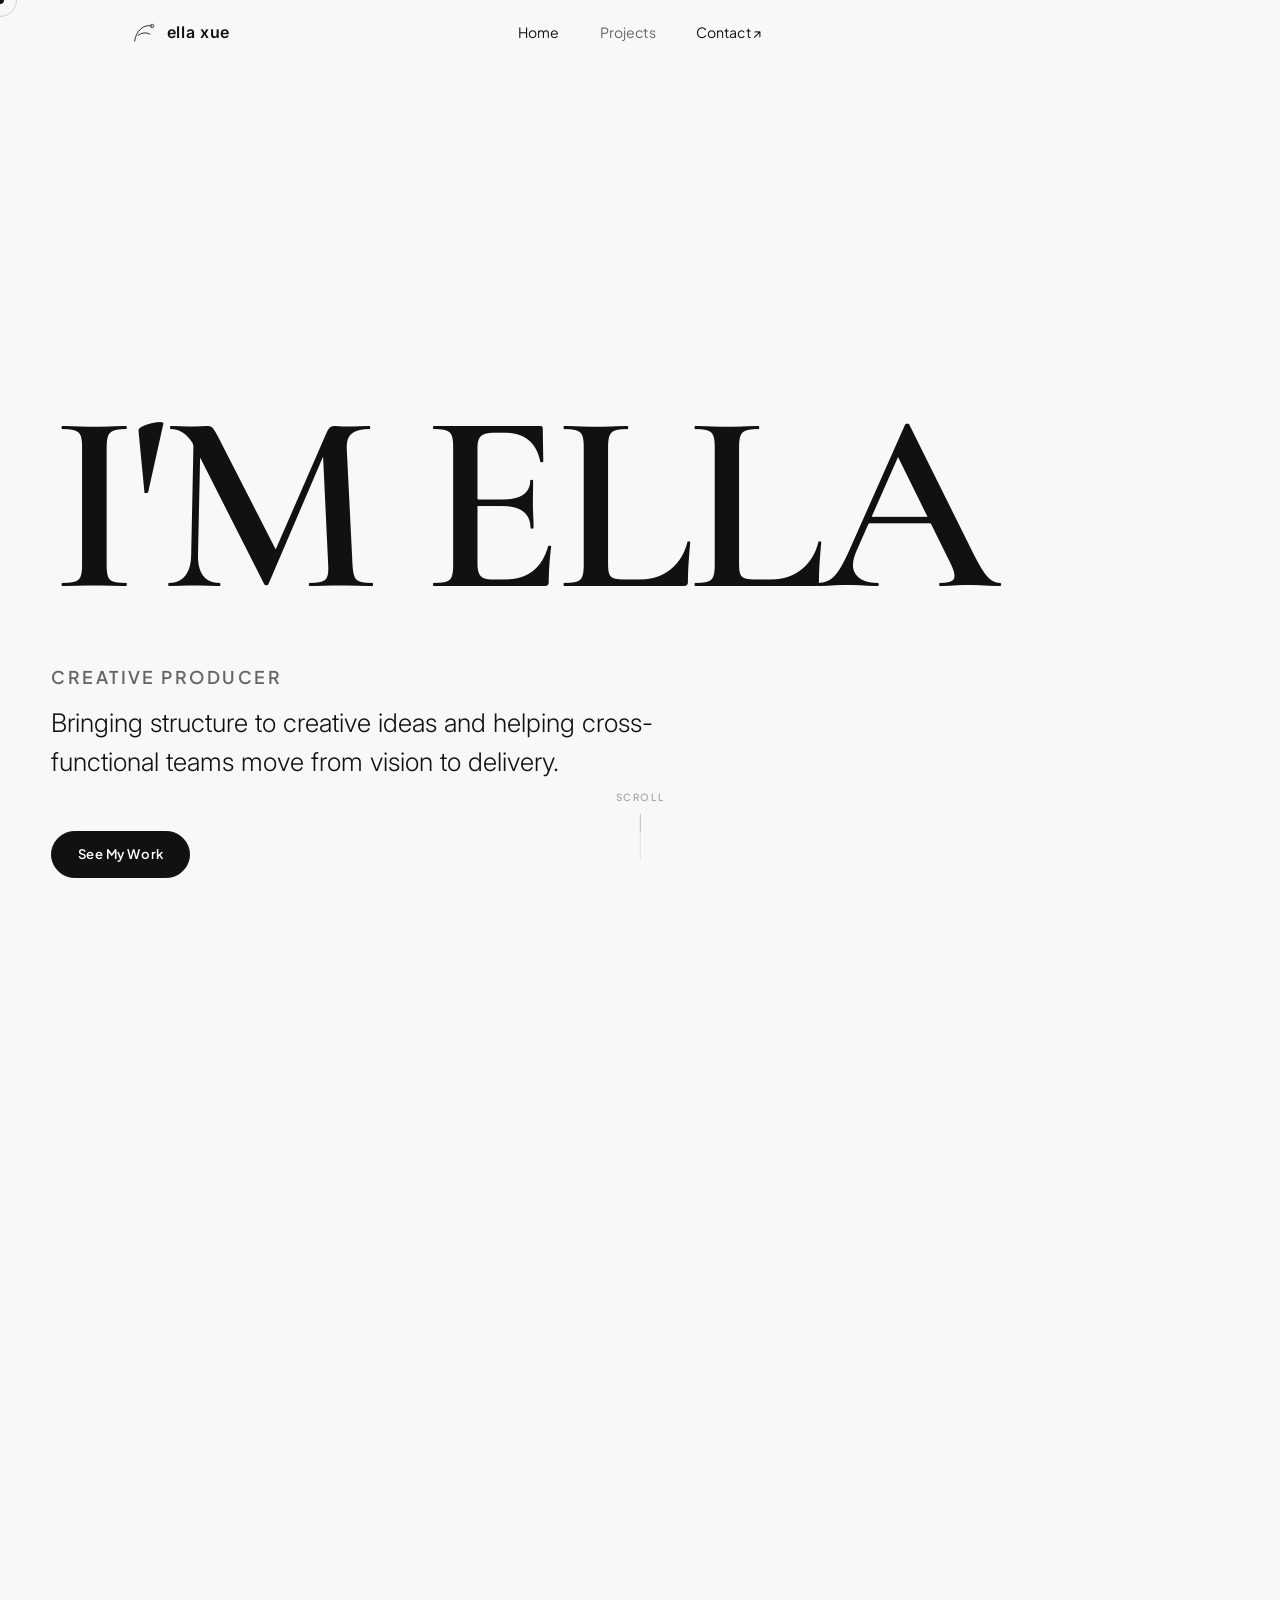
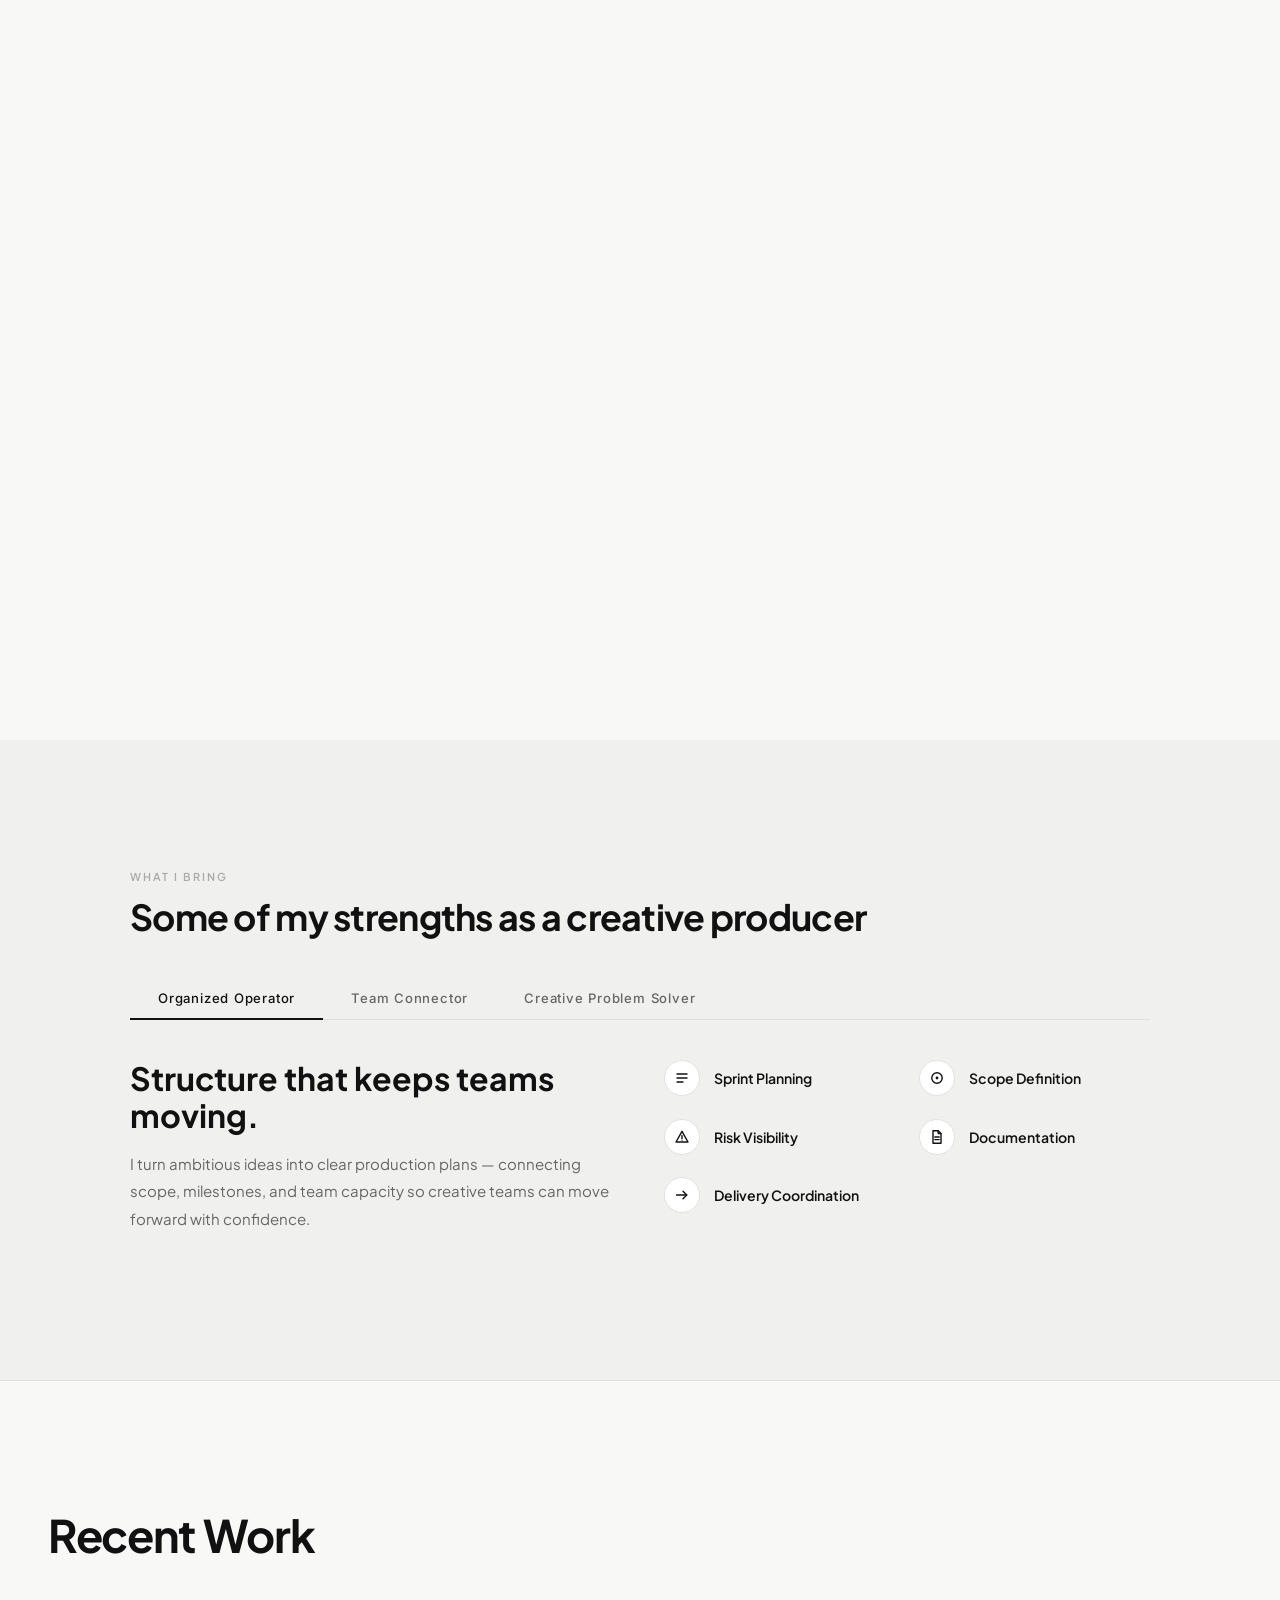
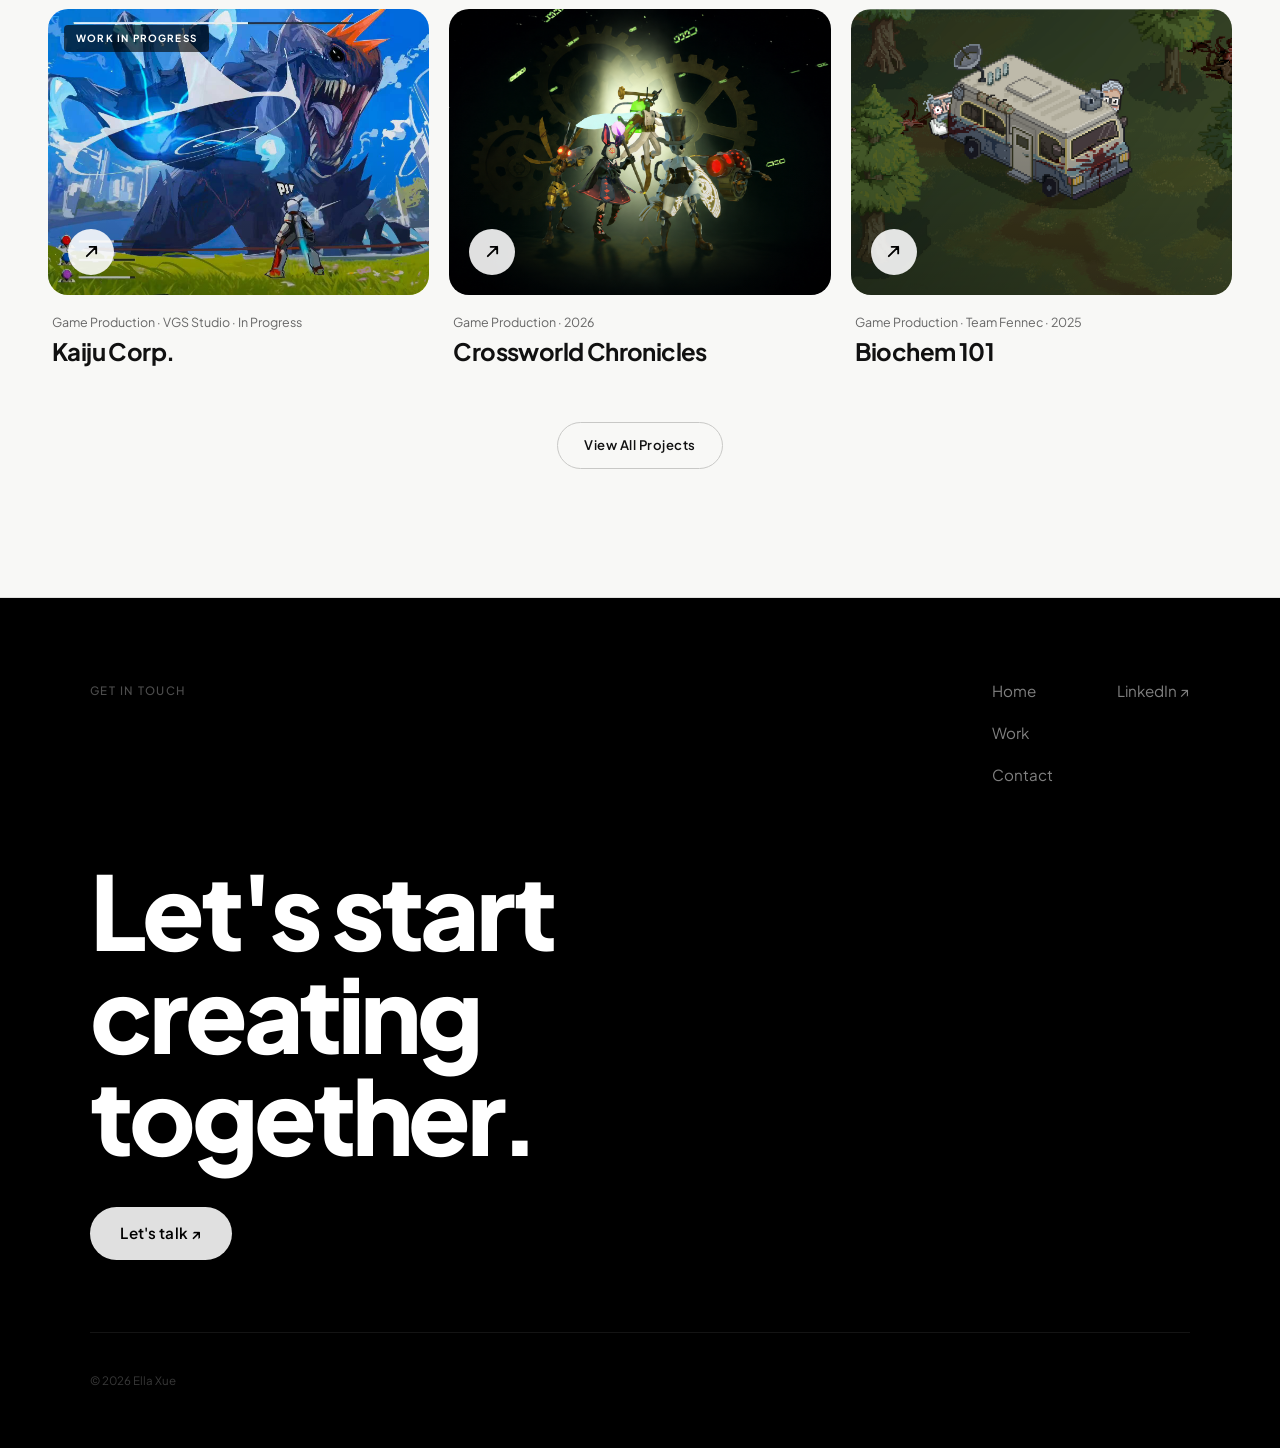
==== commit 2c9a4f80: "Remove About Me links from remaining pages Co-Authored-By: Claude Sonnet 5 <noreply@anthropic.com>" ====
--- a/index.html
+++ b/index.html
@@ -28,7 +28,6 @@
     <nav class="nav-links">
       <a href="index.html"    class="nav-link active">Home</a>
       <a href="projects.html" class="nav-link">Projects</a>
-      <a href="about.html"   class="nav-link">About Me</a>
       <a href="contact.html" class="nav-link nav-link--cta">Contact ↗</a>
     </nav>
     <button class="hamburger" id="hamburger" aria-label="Toggle menu" aria-expanded="false">
@@ -42,7 +41,6 @@
   <nav>
     <a href="index.html"    class="mobile-nav-link">Home</a>
     <a href="projects.html" class="mobile-nav-link">Projects</a>
-    <a href="about.html"   class="mobile-nav-link">About Me</a>
     <a href="contact.html" class="mobile-nav-link">Contact</a>
   </nav>
 </div>
@@ -71,7 +69,6 @@
       </div>
       <div class="hs-actions">
         <a href="projects.html" class="btn btn-primary">See My Work</a>
-        <a href="about.html"   class="btn btn-outline">About Me</a>
       </div>
     </div>
 
@@ -265,7 +262,6 @@
     <nav class="proj-end-nav">
       <div class="proj-end-nav-col">
         <a href="index.html">Home</a>
-        <a href="about.html">About</a>
         <a href="projects.html">Work</a>
         <a href="contact.html">Contact</a>
       </div>
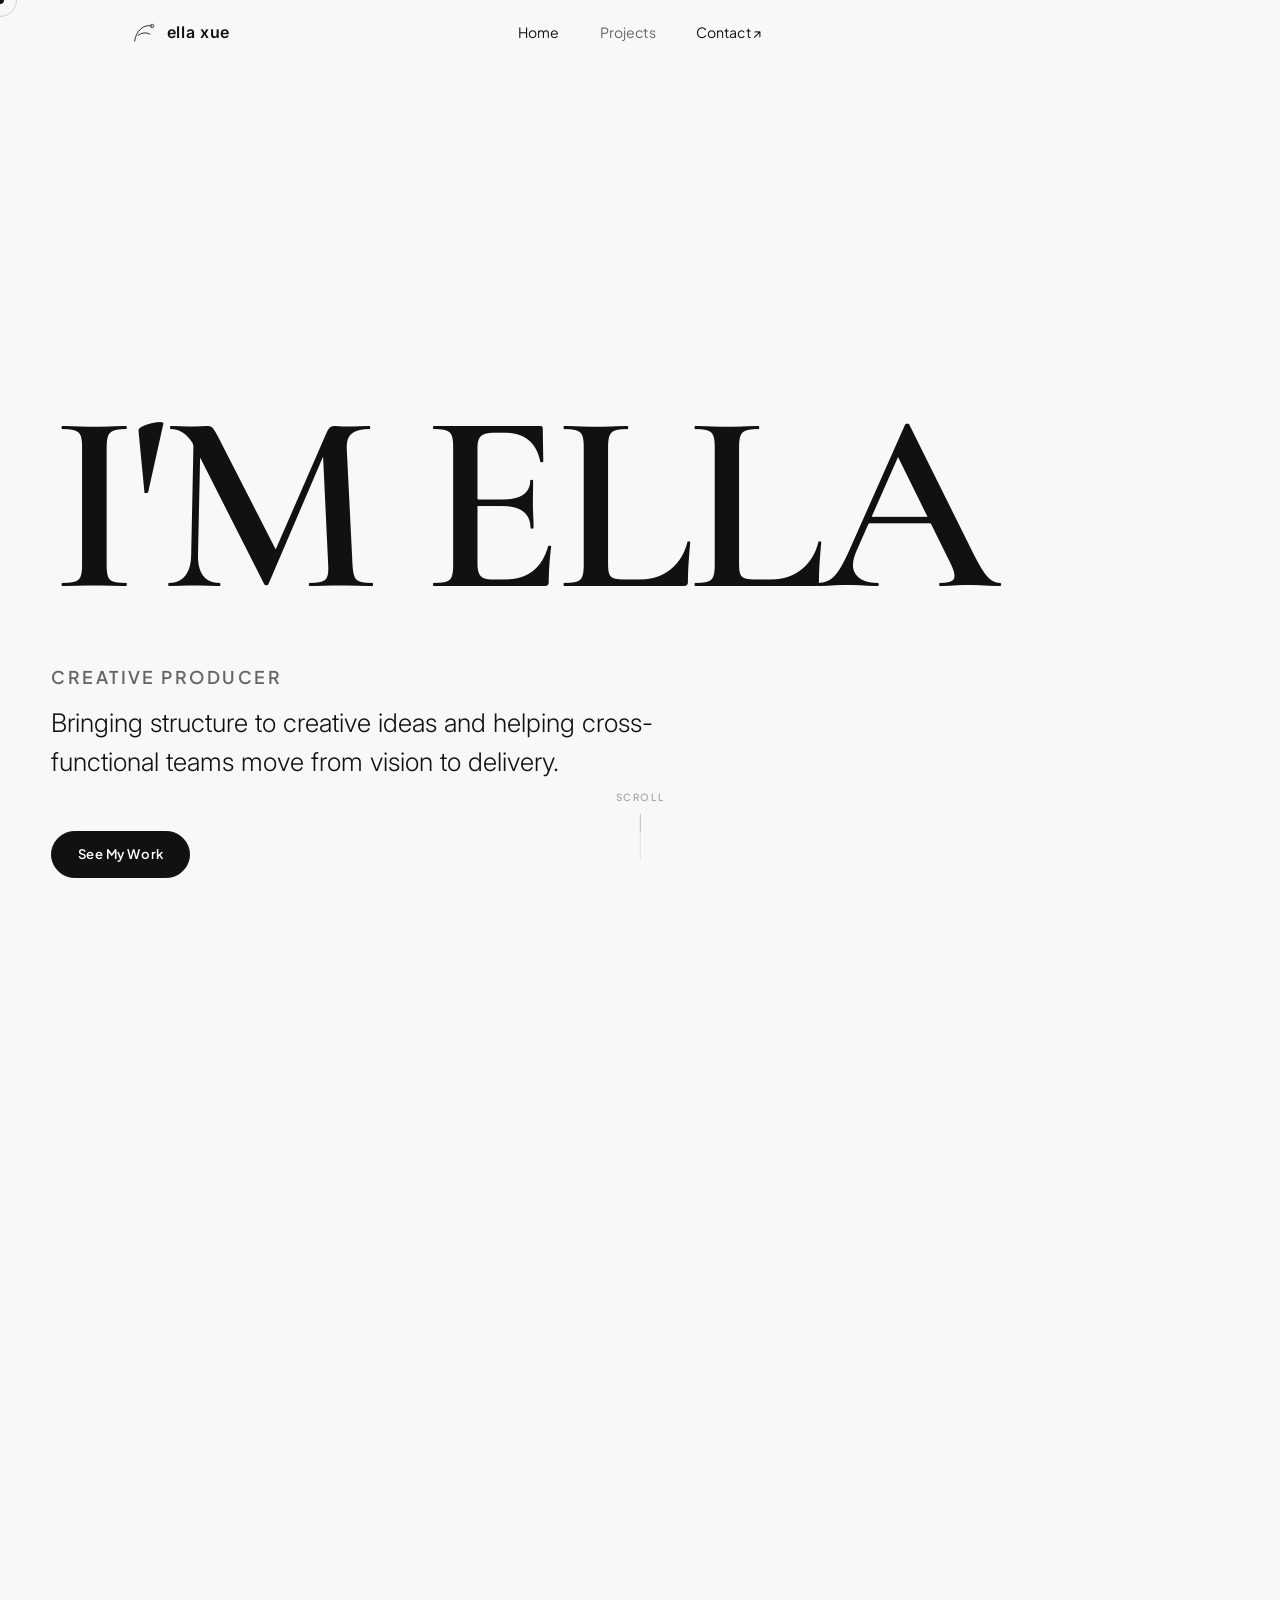
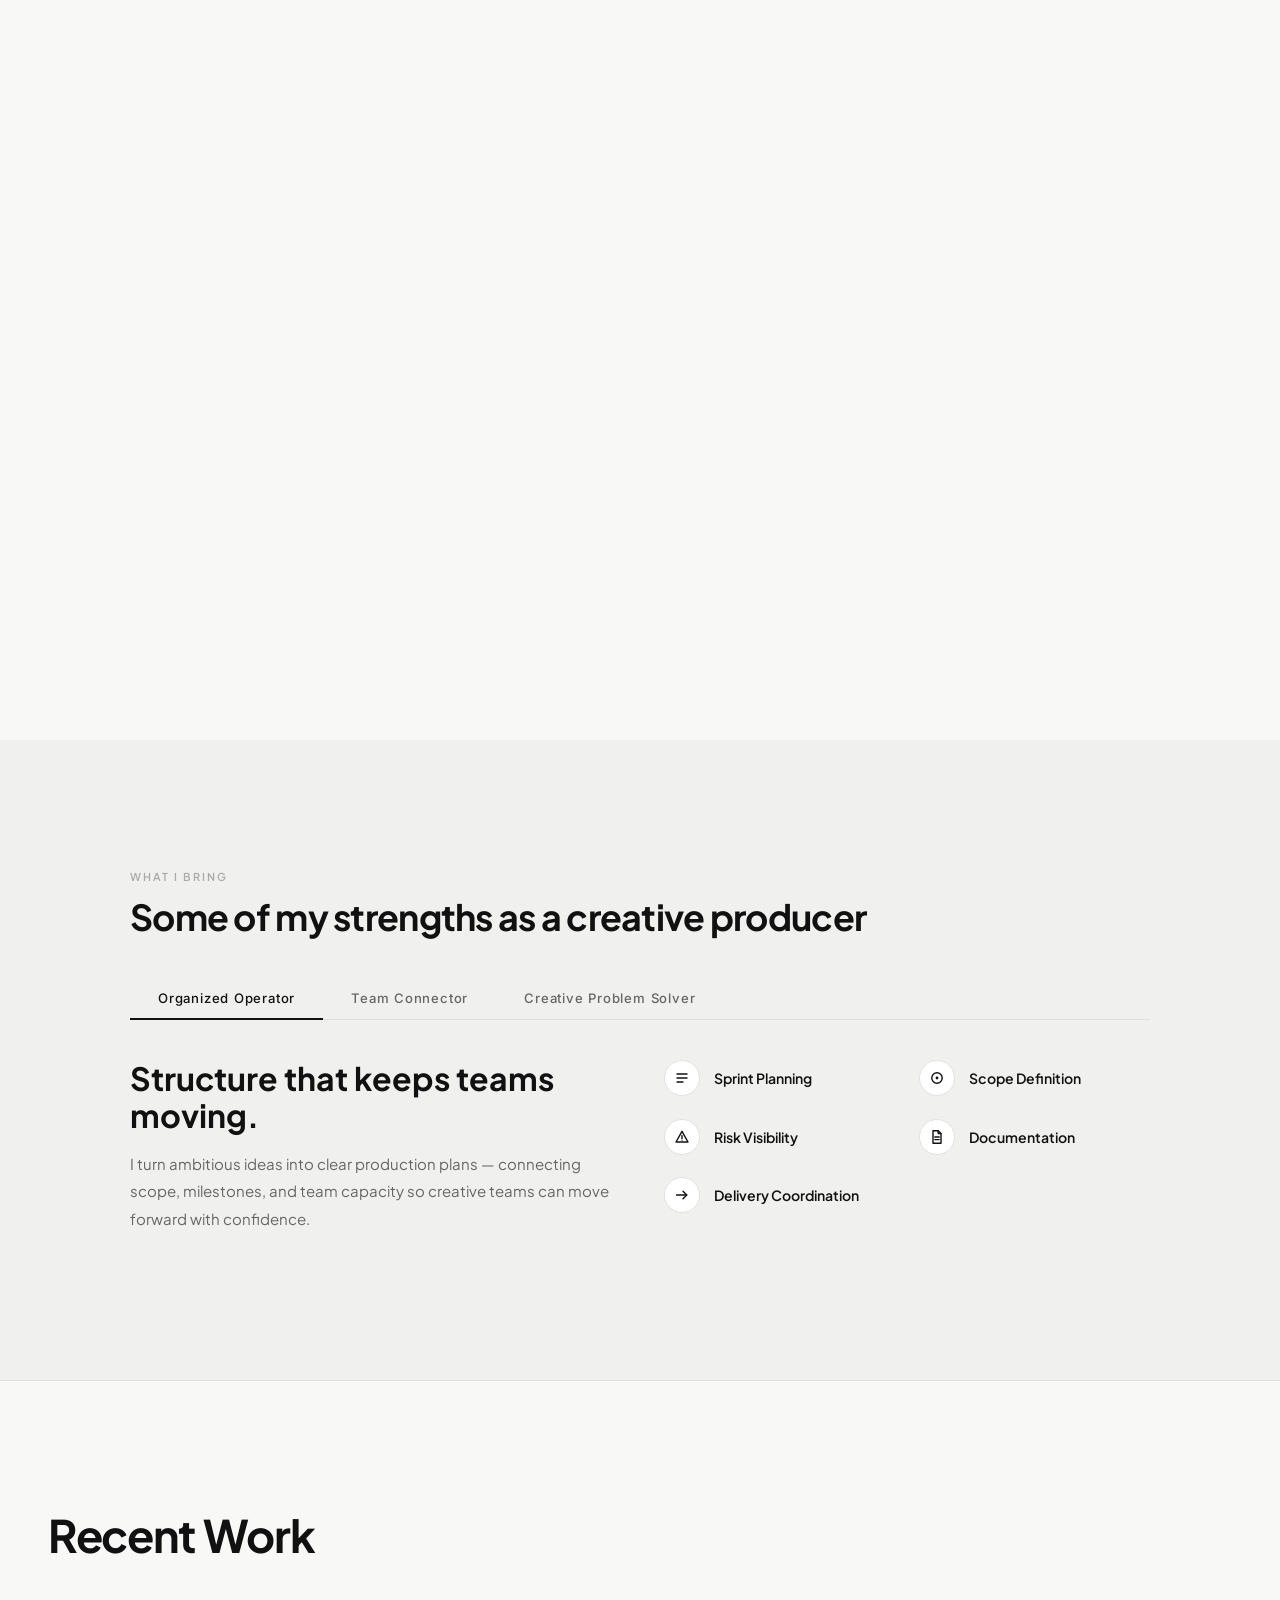
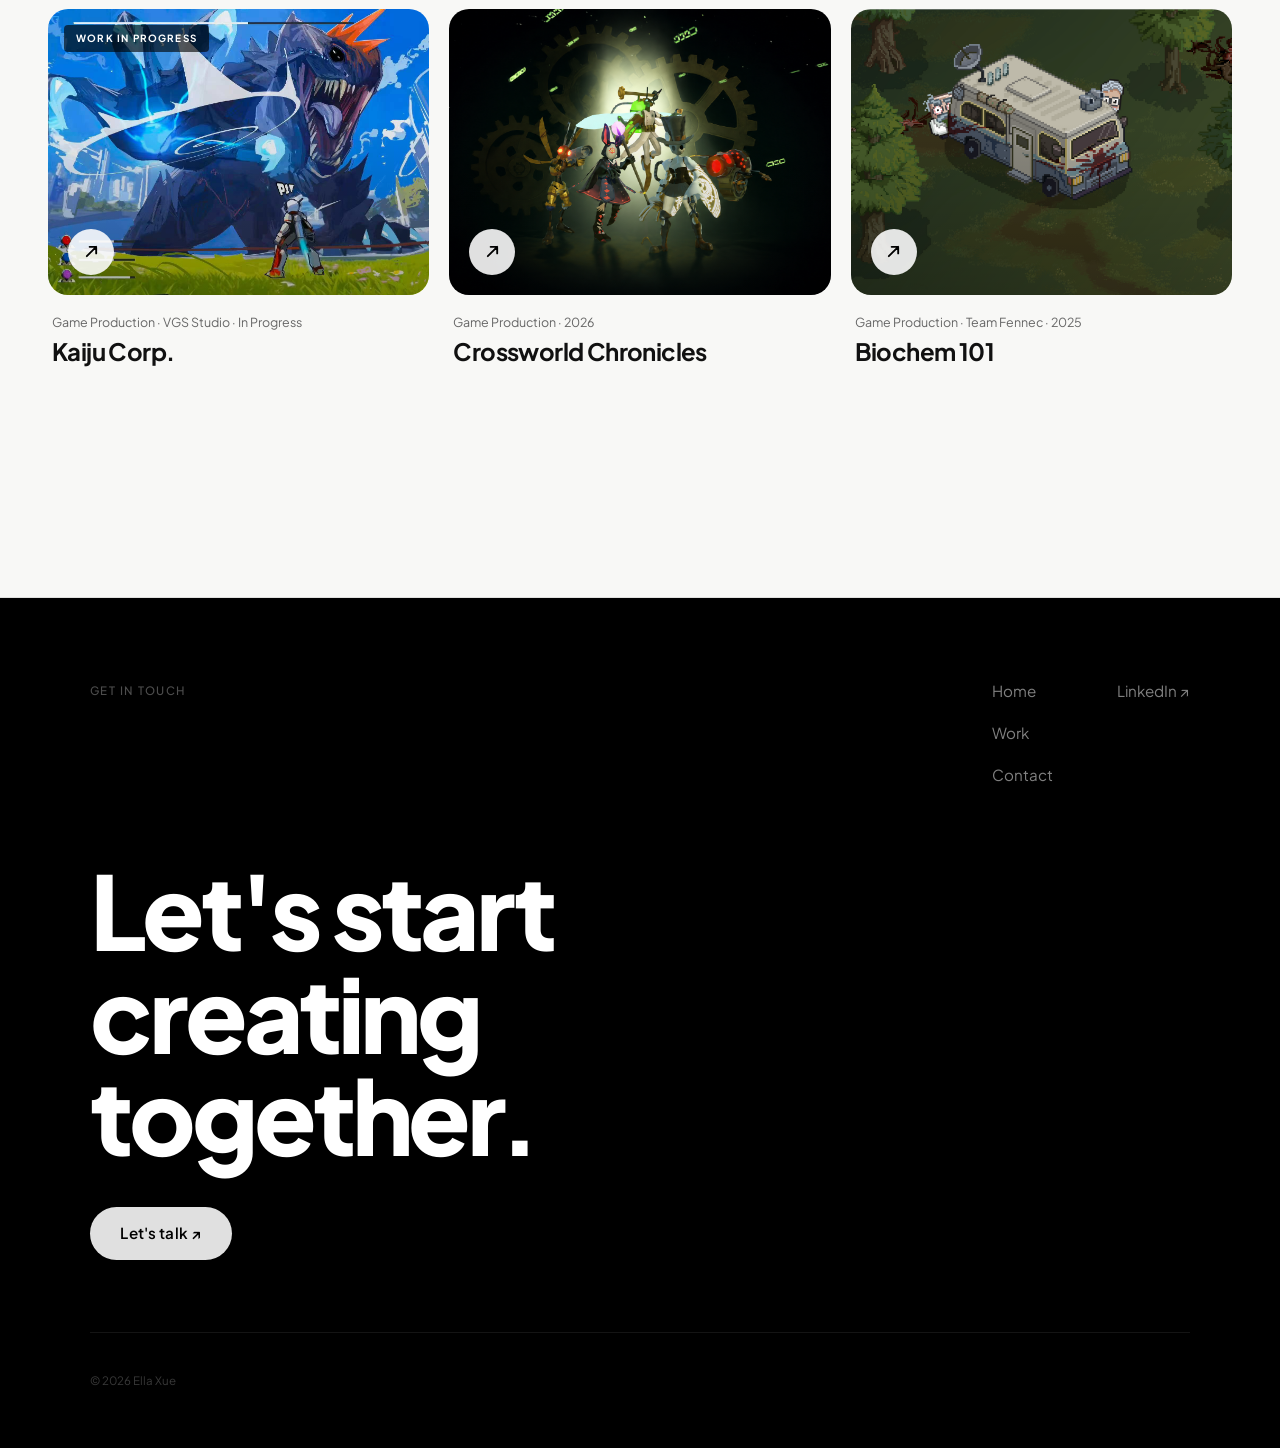
==== commit 5829e4f7: "Swap landing page photo to IMG_3180.JPG Co-Authored-By: Claude Sonnet 5 <noreply@anthropic.com>" ====
--- a/index.html
+++ b/index.html
@@ -74,7 +74,7 @@
 
     <!-- Photo: contained card, fades in right on scroll -->
     <div class="hs-photo-wrap" id="hsPhotoWrap">
-      <img src="assets/images/ellaphoyo.JPG" alt="Ella Xue">
+      <img src="assets/images/IMG_3180.JPG" alt="Ella Xue">
       <span class="hs-photo-tag">hi, that's me :)</span>
     </div>
 
--- a/style.css
+++ b/style.css
@@ -334,7 +334,7 @@
 }
 .hs-photo-wrap img {
   width: 100%;
-  height: calc(100% + 2.5rem); margin-top: -2.5rem;
+  height: calc(100% + 2.5rem); margin-top: -1.5rem;
   object-fit: cover; object-position: center top; display: block;
 }
 .hs-photo-tag {
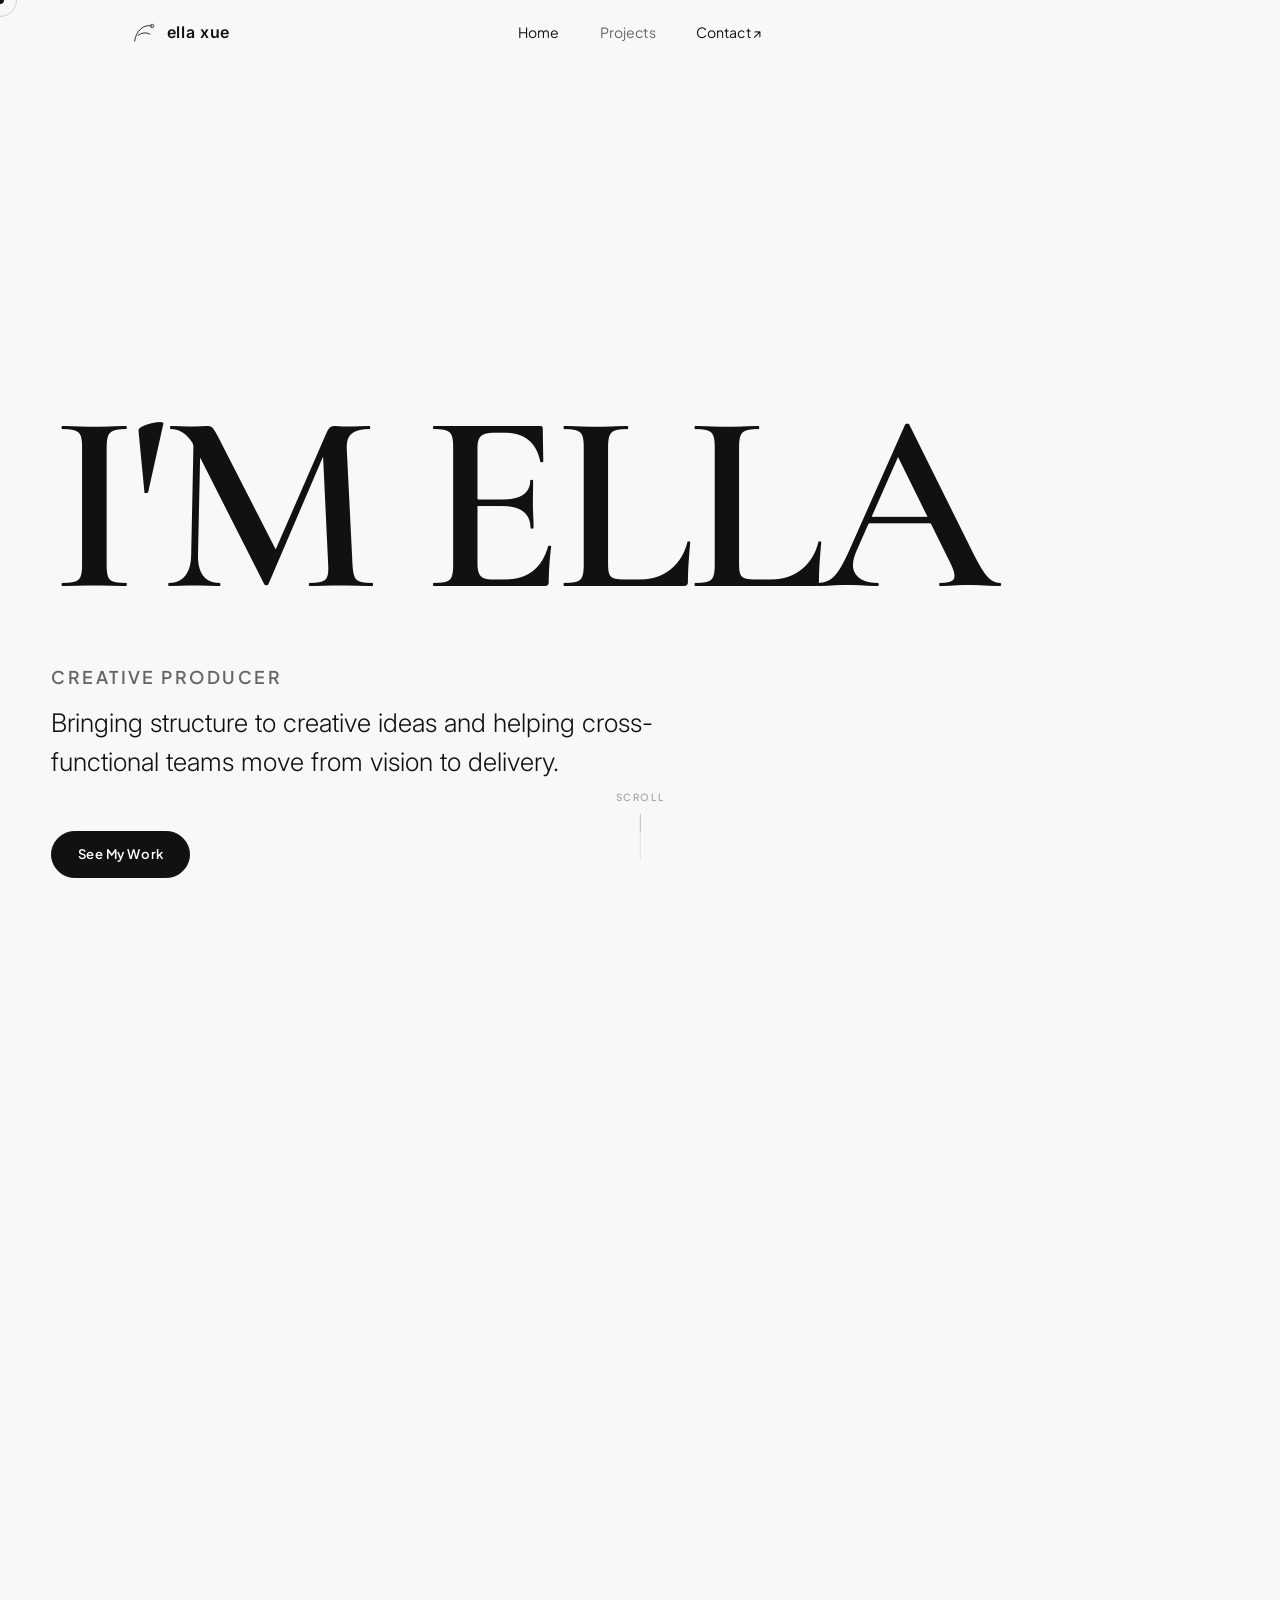
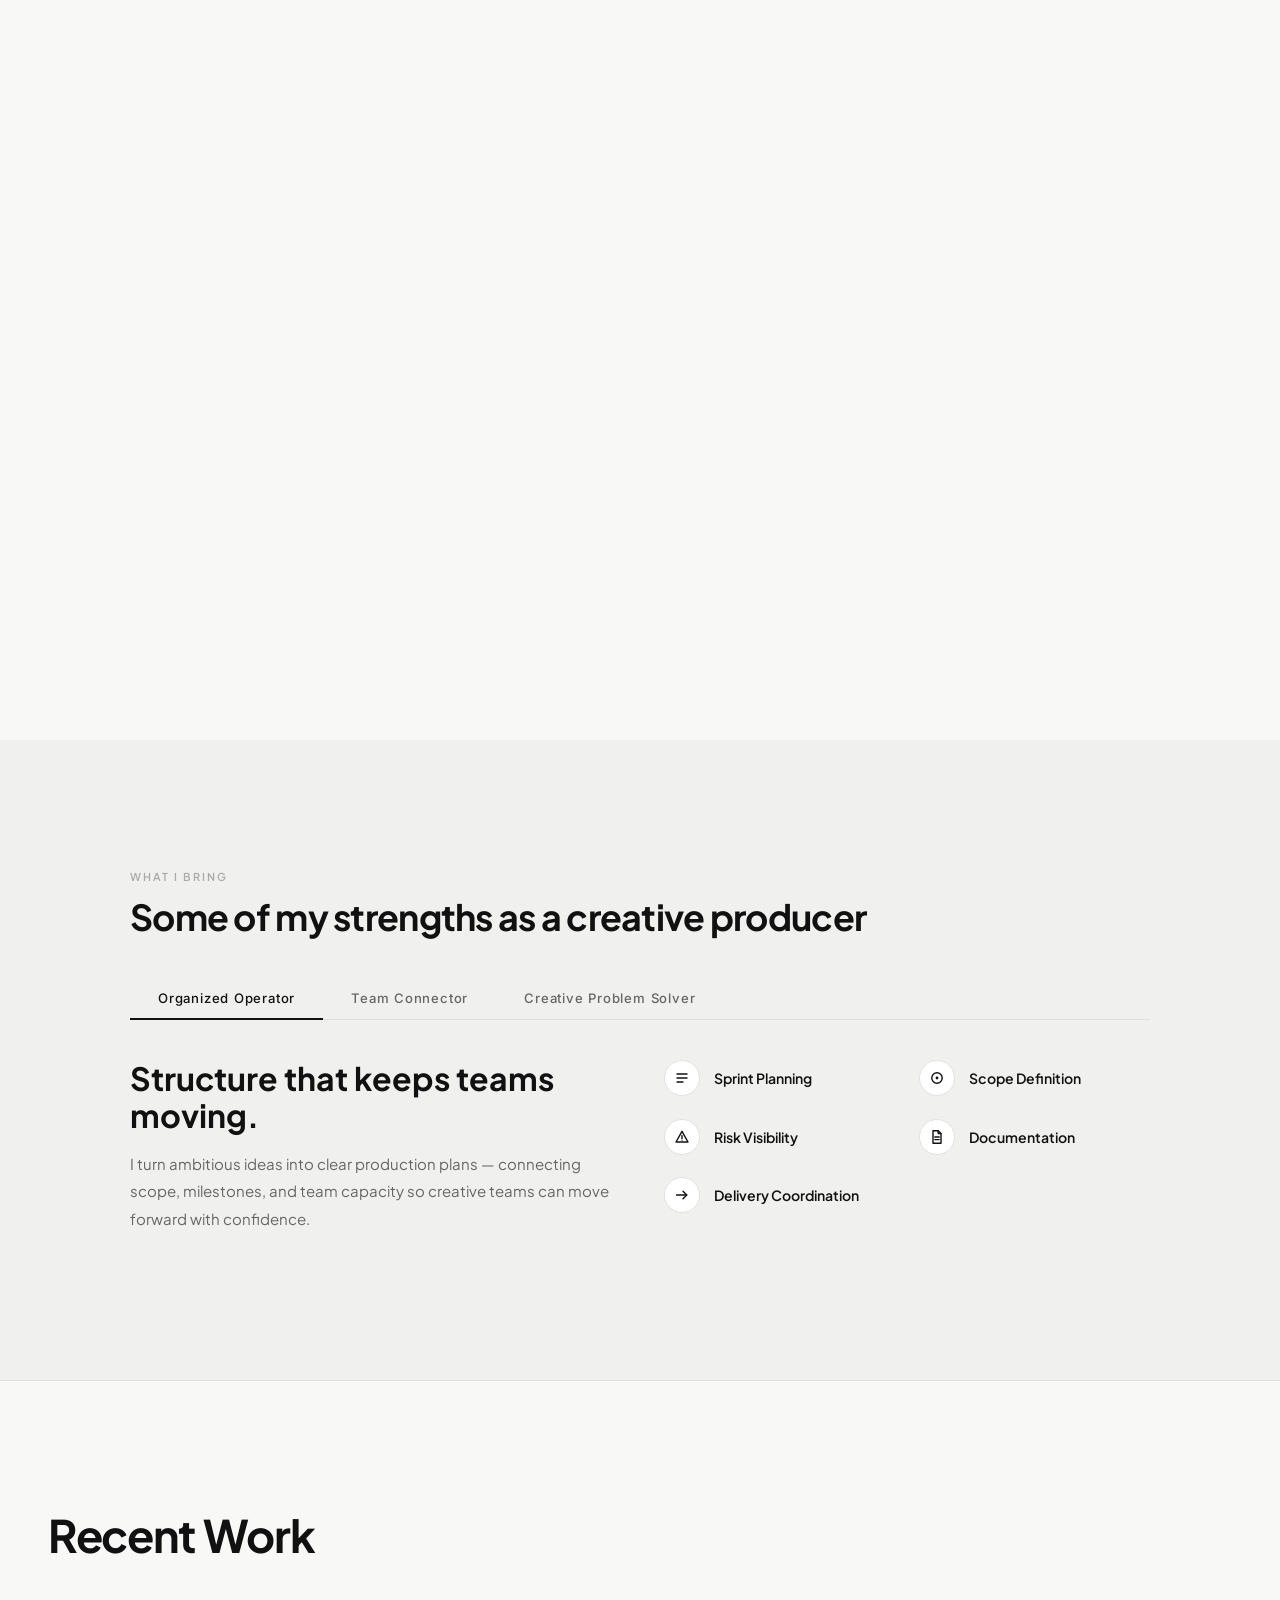
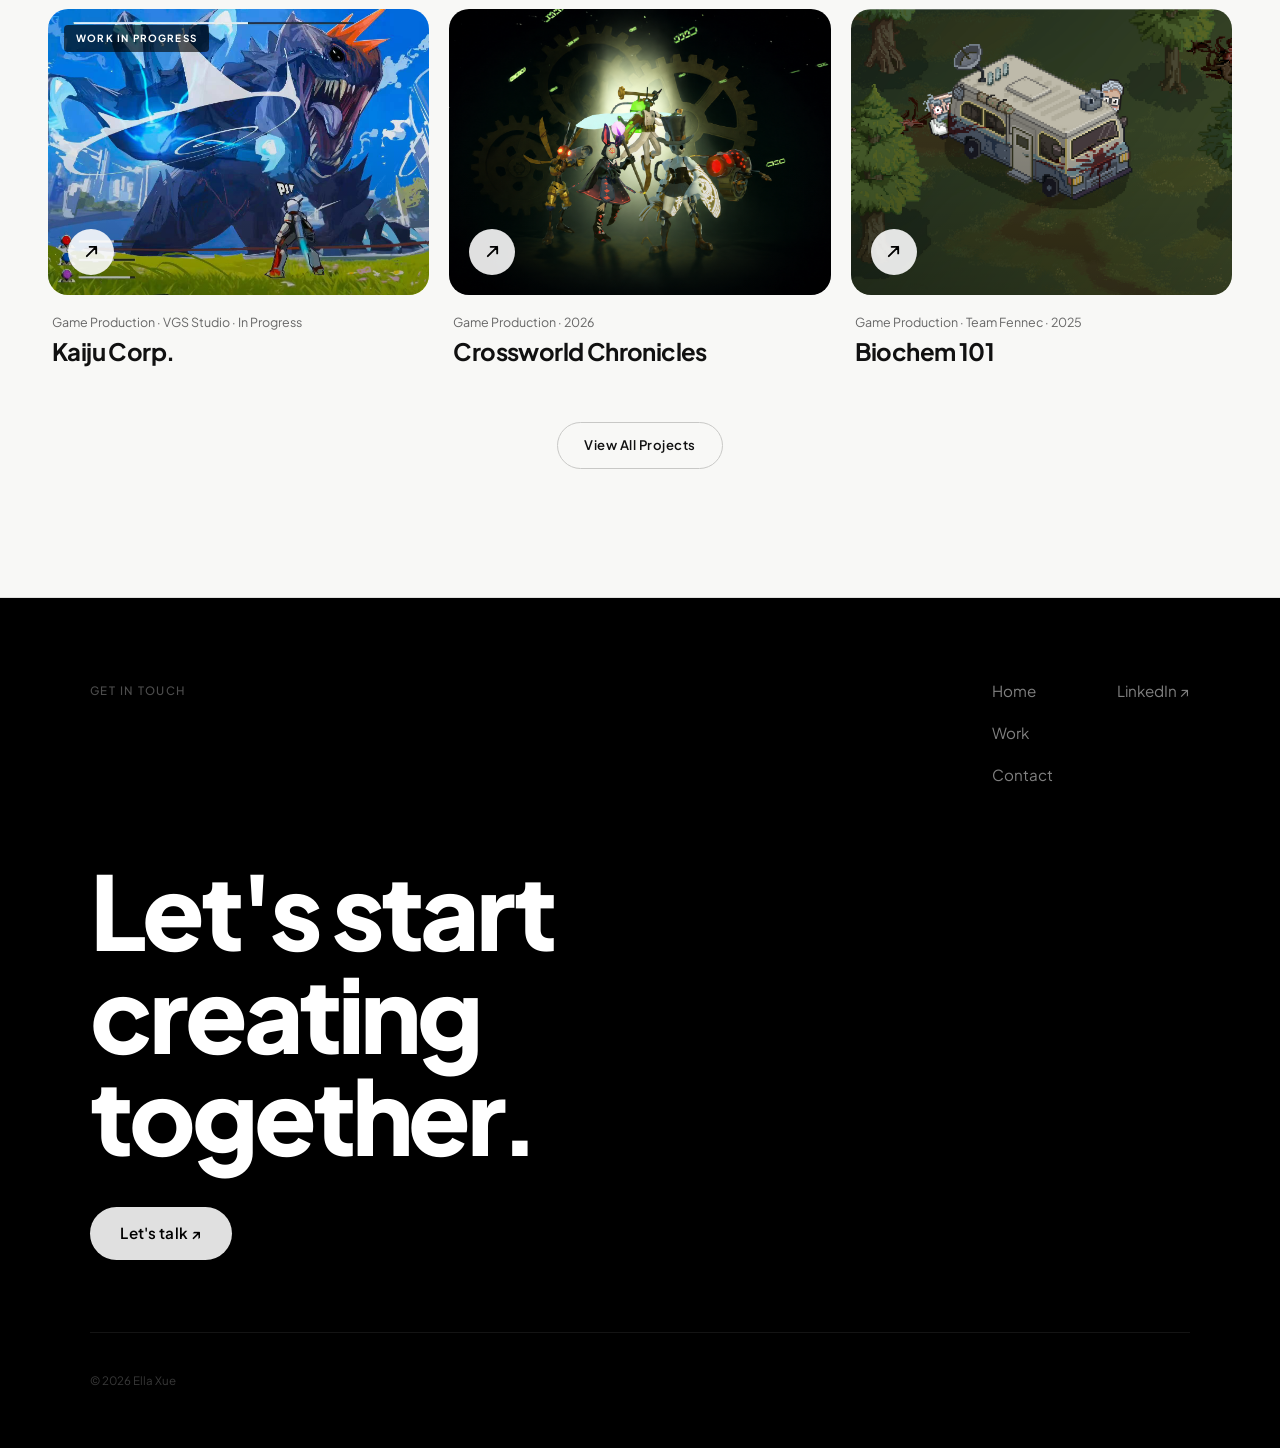
==== commit 28222286: "Add cache-busting version to stylesheet link Visitors with a cached style.css were seeing new HTML w" ====
--- a/index.html
+++ b/index.html
@@ -7,7 +7,7 @@
   <link rel="preconnect" href="https://fonts.googleapis.com" />
   <link rel="preconnect" href="https://fonts.gstatic.com" crossorigin />
   <link href="https://fonts.googleapis.com/css2?family=Cormorant+Garamond:ital,wght@0,300;0,400;0,600;1,300;1,400&family=Inter:wght@300;400;500;600&family=Plus+Jakarta+Sans:wght@300;400;500;600;700;800&display=swap" rel="stylesheet" />
-  <link rel="stylesheet" href="style.css" />
+  <link rel="stylesheet" href="style.css?v=20261016" />
 </head>
 <body>
 
--- a/style.css
+++ b/style.css
@@ -208,6 +208,14 @@
 .btn-outline:hover { border-color: var(--ink); color: var(--ink); transform: translateY(-1px); }
 .btn svg { width: 14px; height: 14px; }
 
+/* Inline text link (studio / external references inside copy) */
+.text-link {
+  color: var(--ink); text-decoration: underline;
+  text-decoration-thickness: 1px; text-underline-offset: 3px;
+  transition: opacity 0.2s;
+}
+.text-link:hover { opacity: 0.6; }
+
 /* Underline link */
 .underline-link {
   display: inline-flex; align-items: center; gap: 0.35rem;
@@ -1141,6 +1149,8 @@
 }
 
 /* --- Project snapshot grid --- */
+.proj-hero-sub--tight { margin-bottom: 1.75rem; }
+.proj-actions { display: flex; gap: 1rem; flex-wrap: wrap; margin-bottom: 3.5rem; }
 .snapshot-row {
   display: flex;
   flex-wrap: wrap;
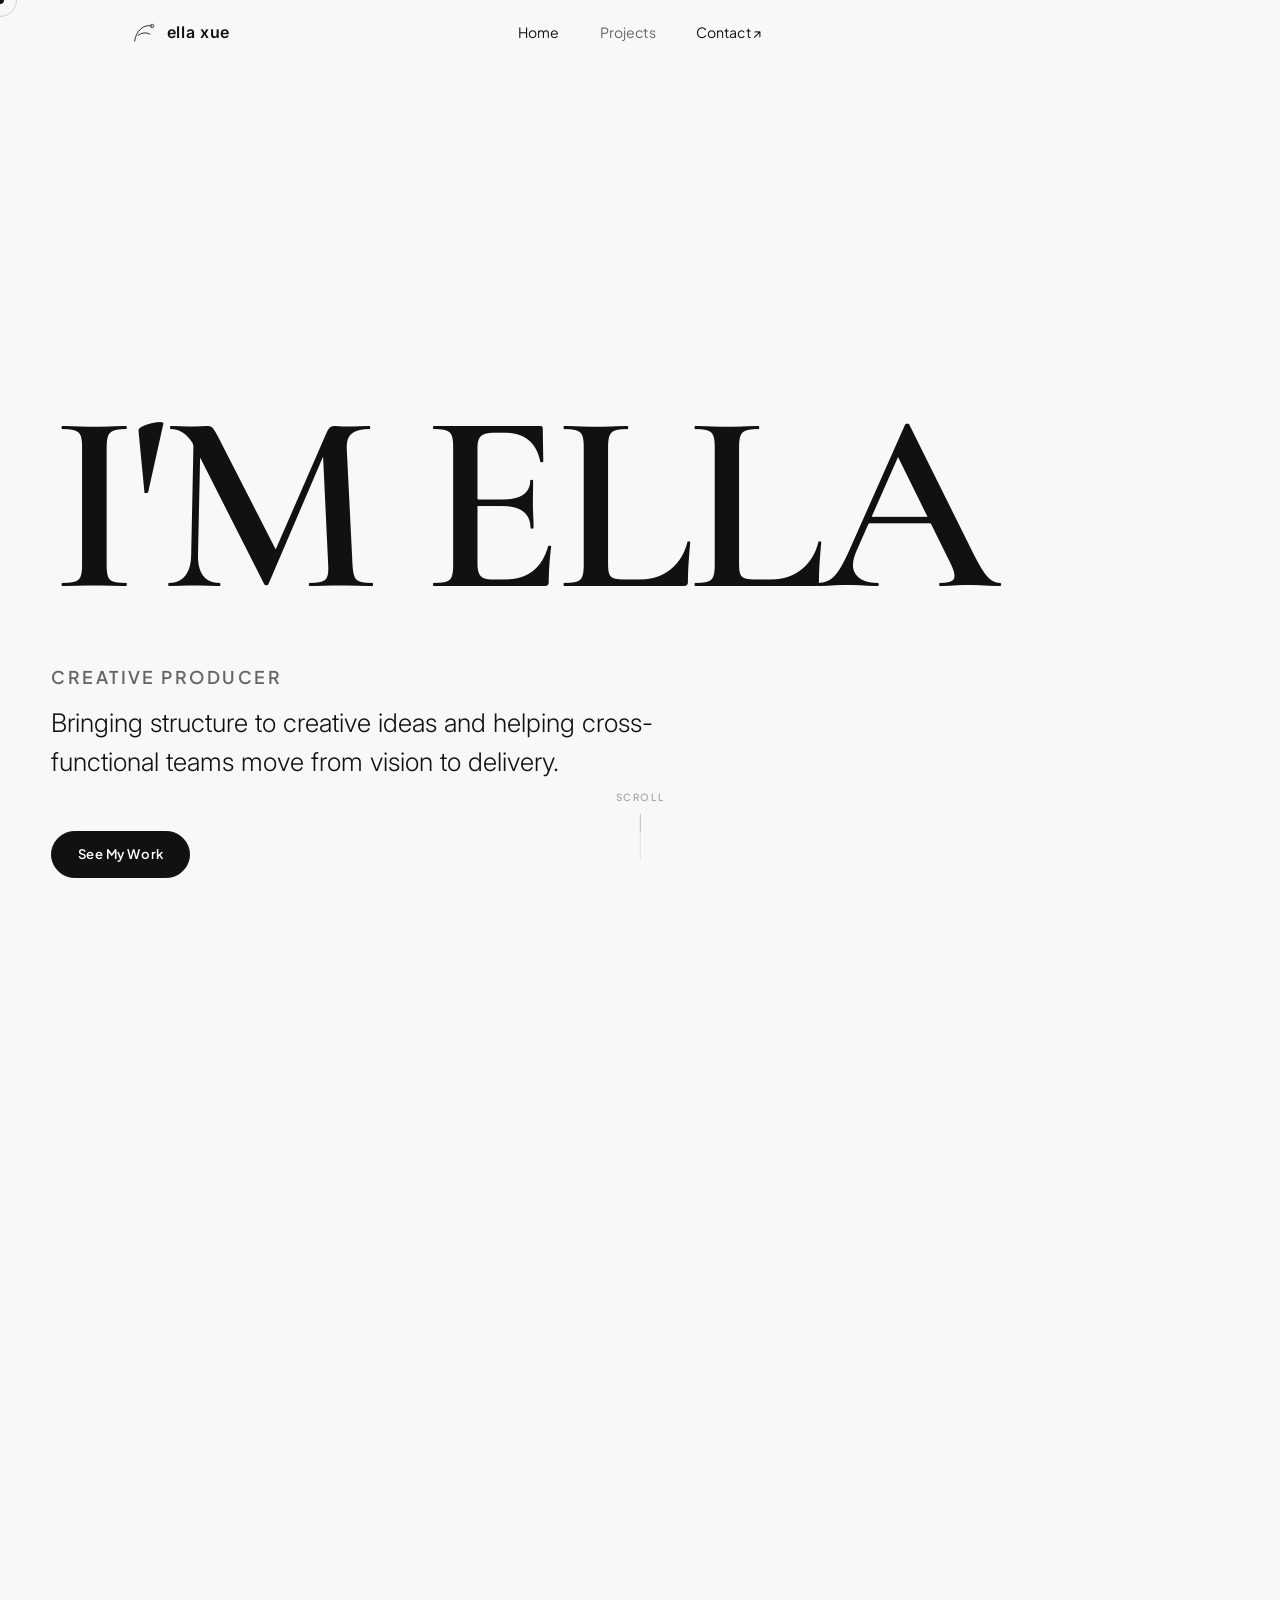
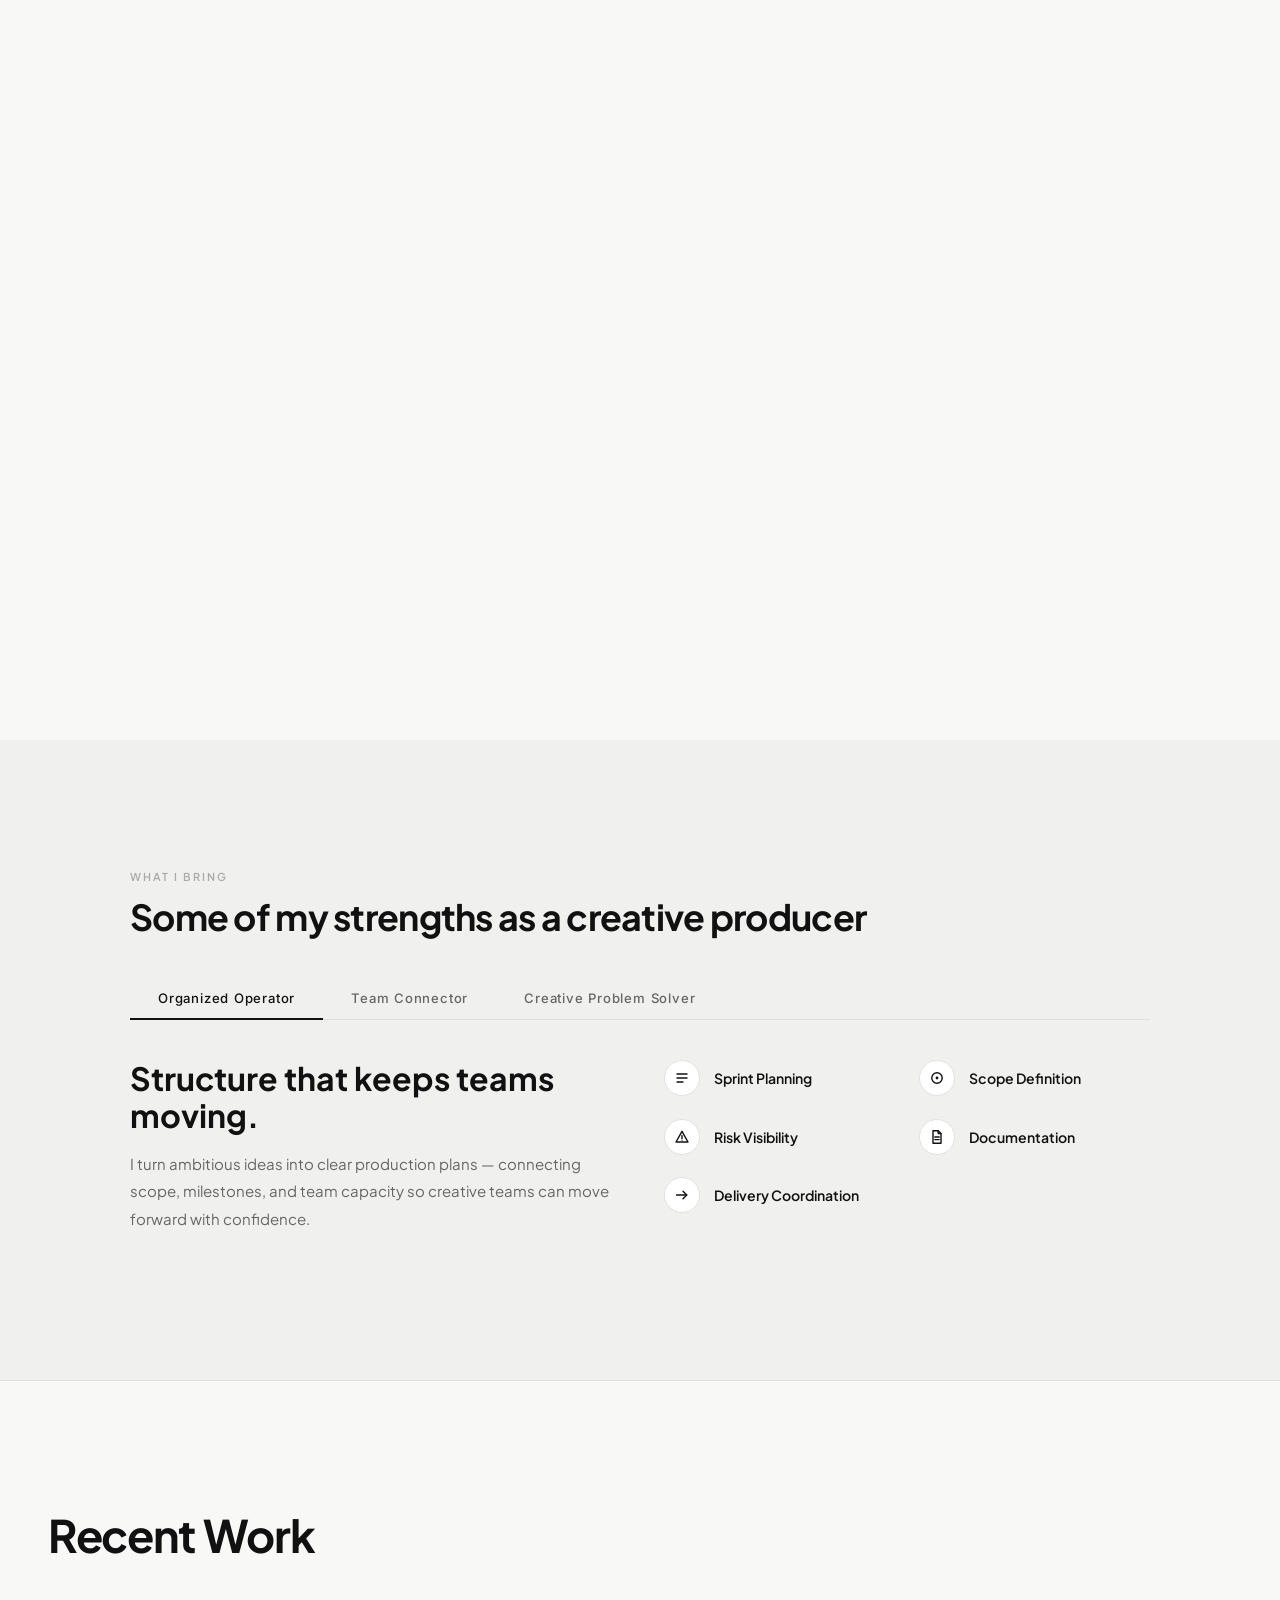
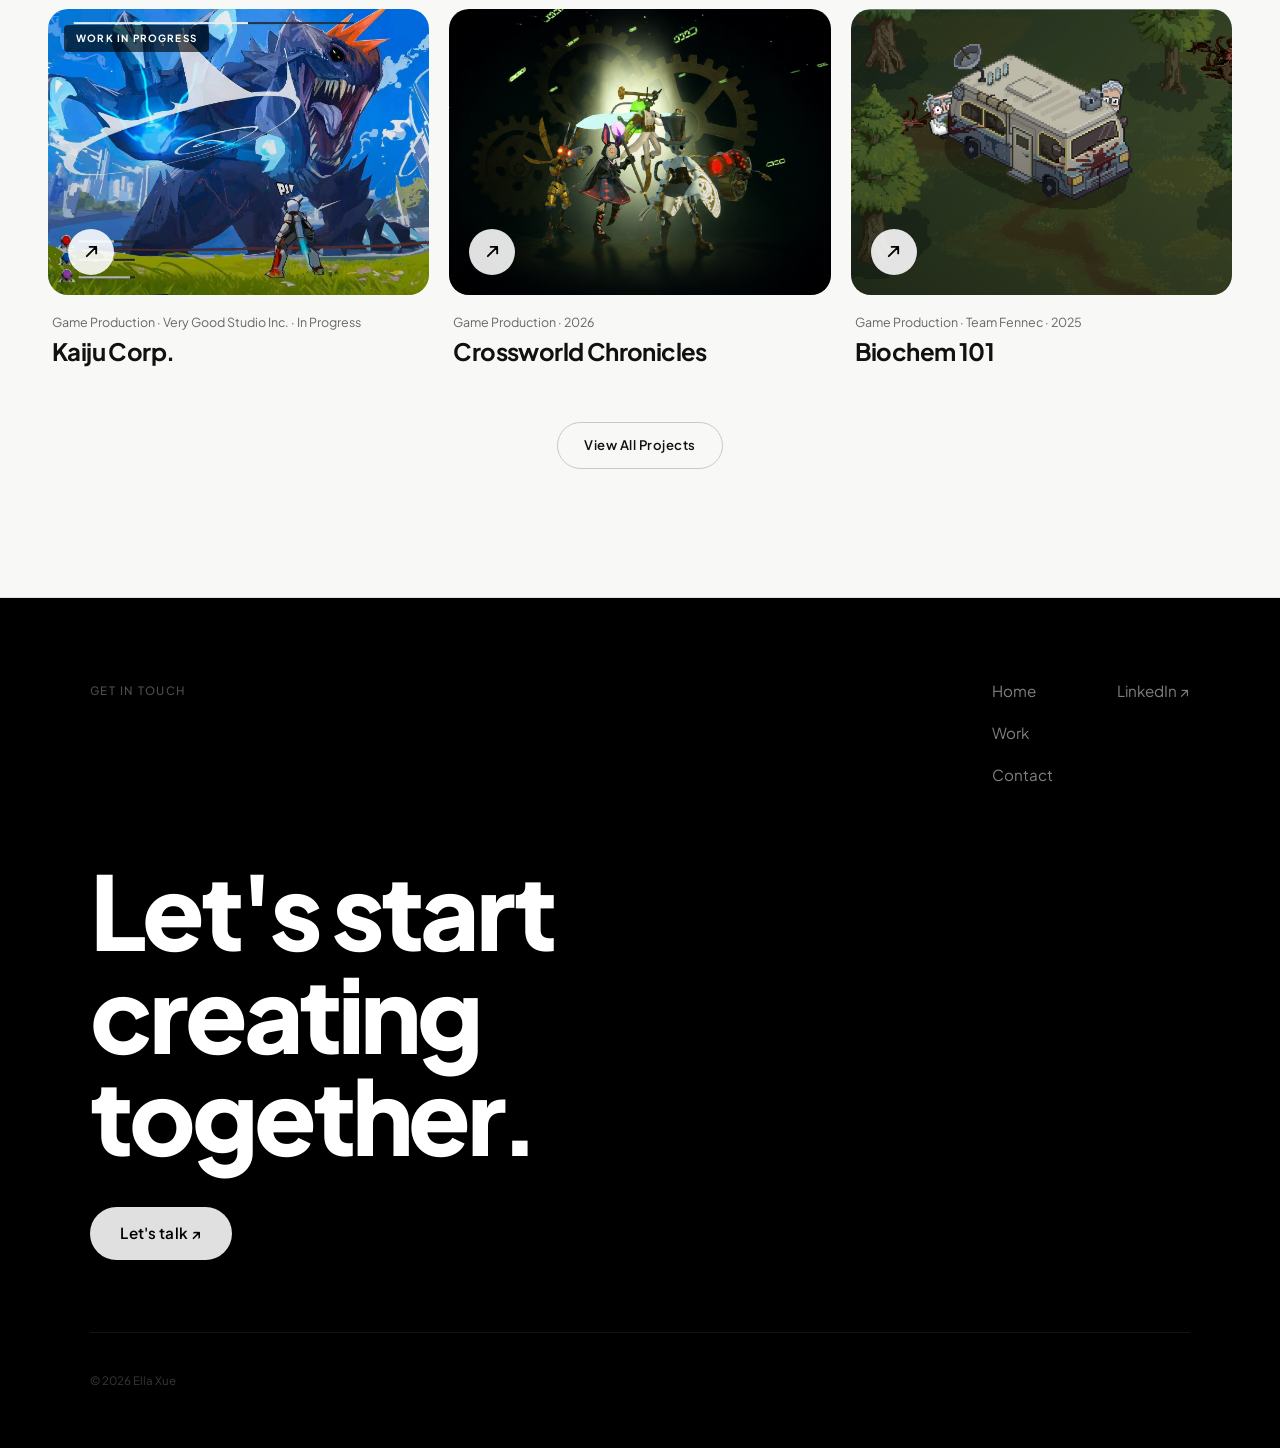
==== commit d1e3cbb3: "Rename VGS Studio to Very Good Studio Inc. Co-Authored-By: Claude Sonnet 5.5 <noreply@anthropic.com>" ====
--- a/index.html
+++ b/index.html
@@ -214,7 +214,7 @@
           </div>
         </div>
         <div class="rw-card-info">
-          <span class="rw-card-meta">Game Production · VGS Studio · In Progress</span>
+          <span class="rw-card-meta">Game Production · Very Good Studio Inc. · In Progress</span>
           <span class="rw-card-name">Kaiju Corp.</span>
         </div>
       </a>
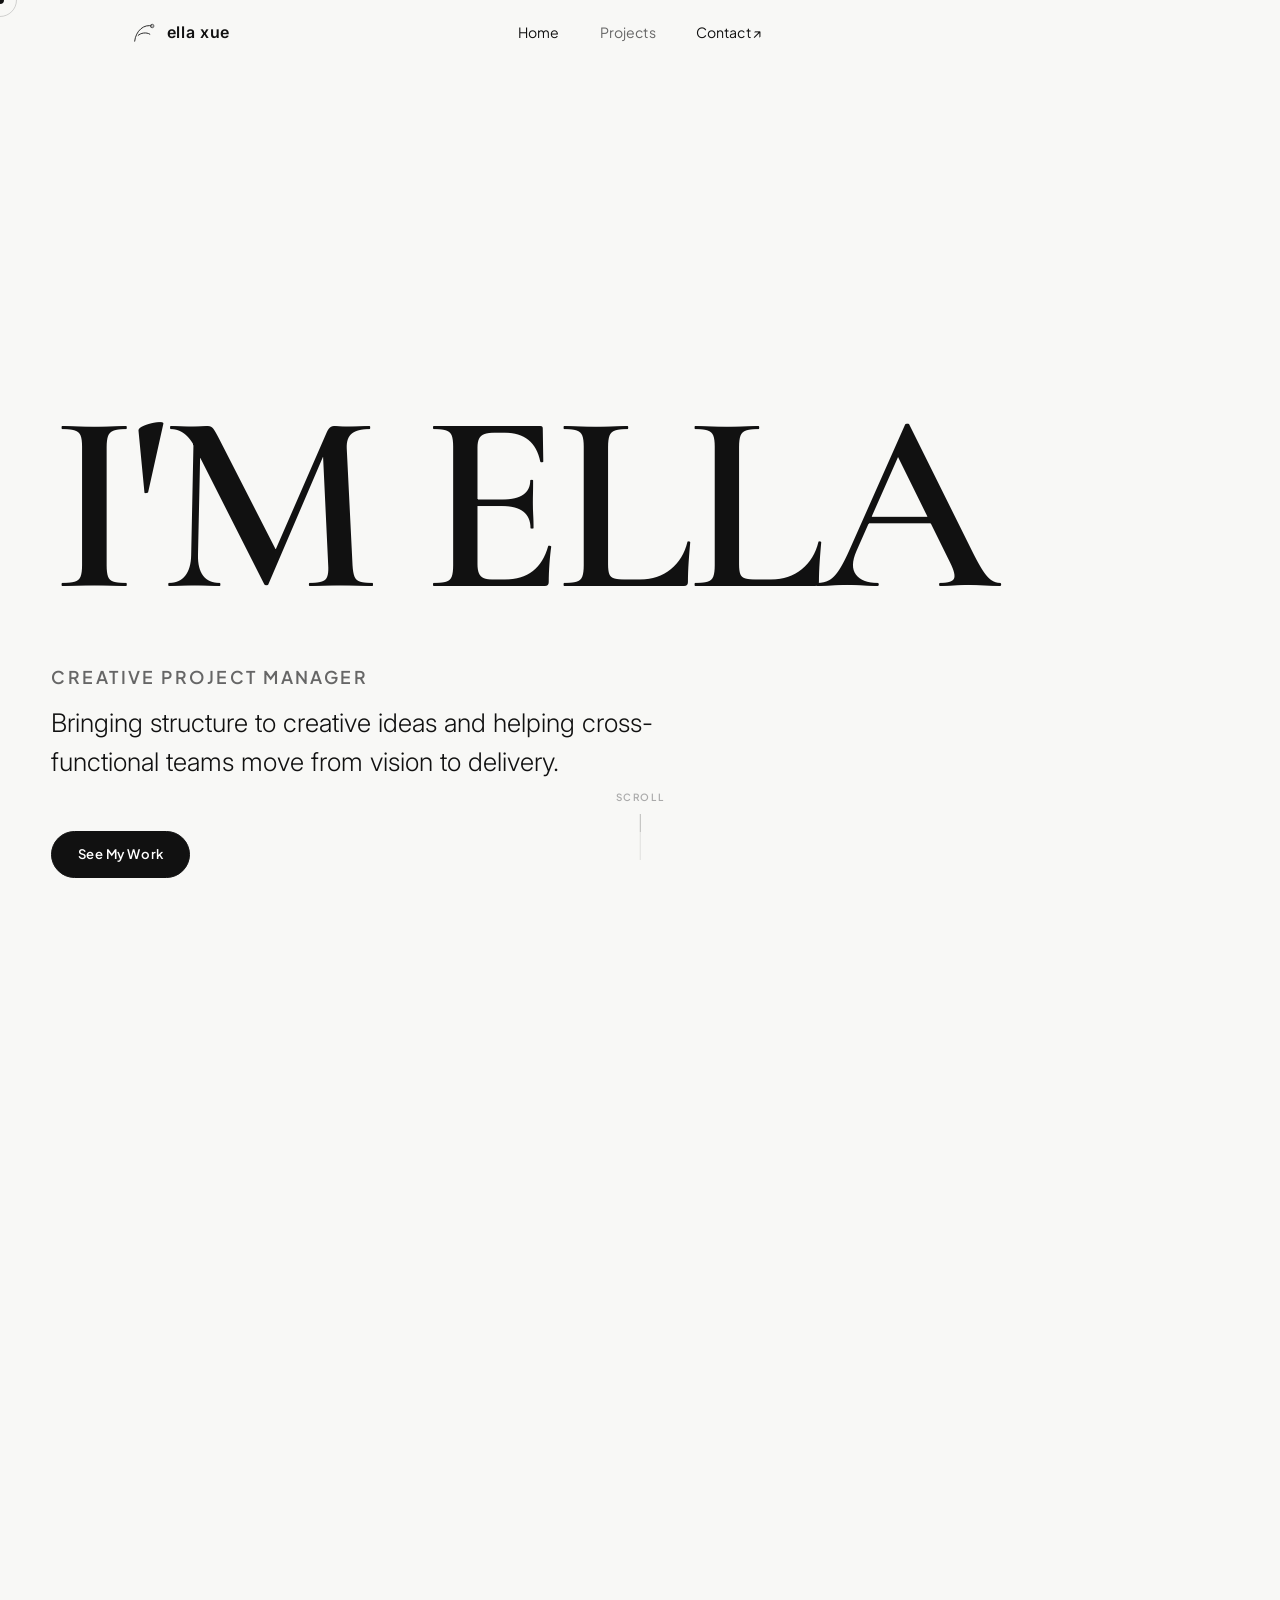
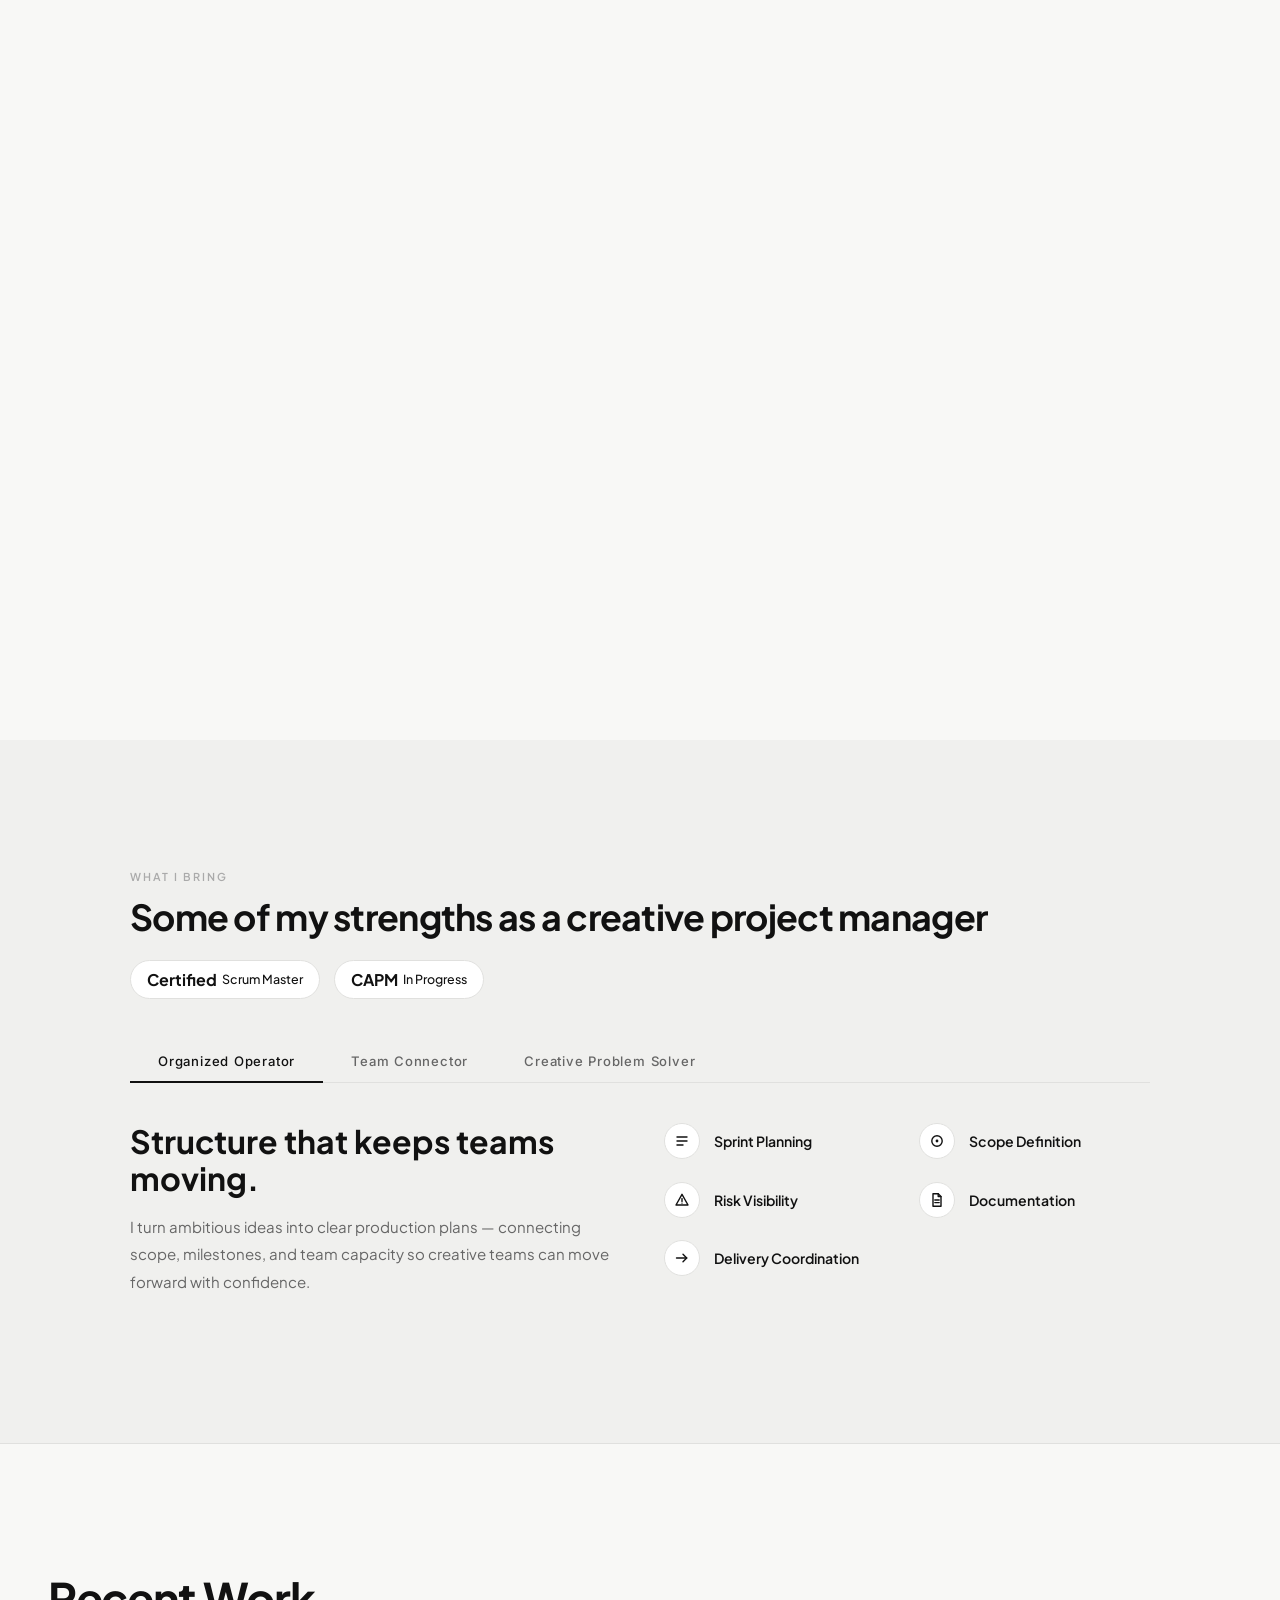
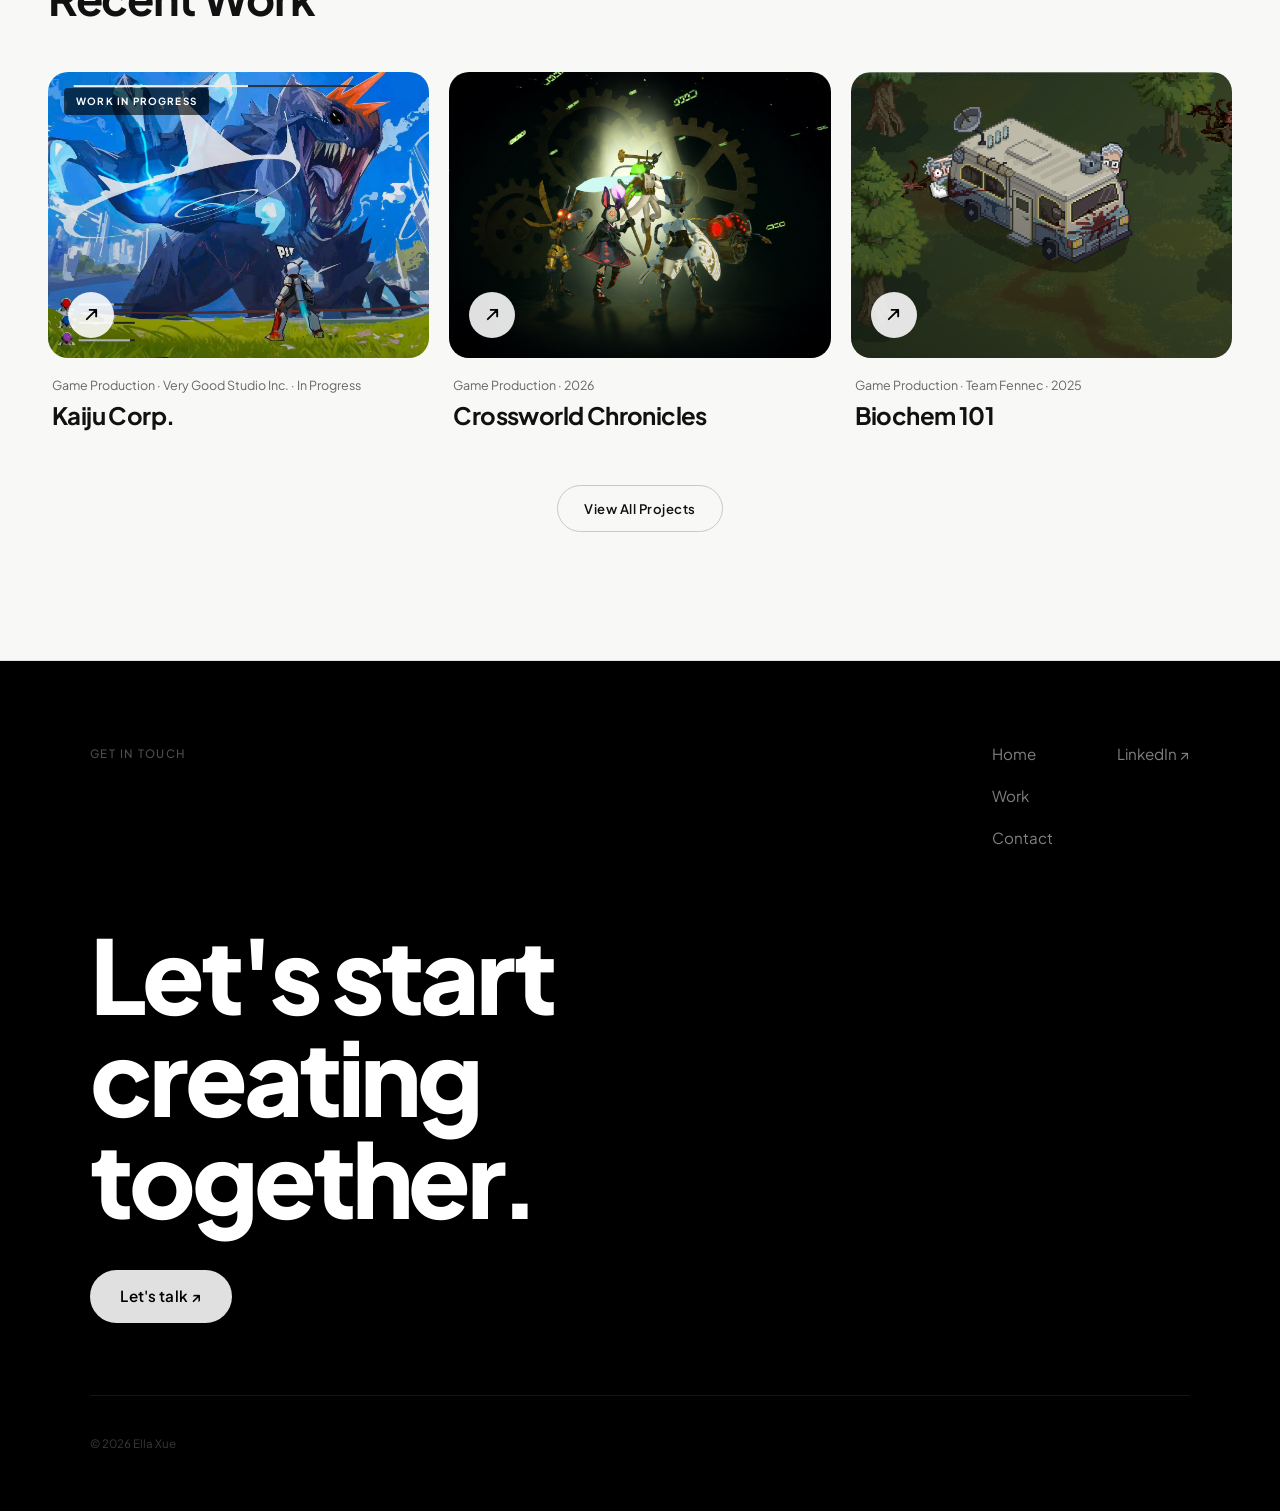
==== commit 80557c7f: "Retitle to Creative Project Manager; add Scrum Master and CAPM credentials Co-Authored-By: Claude So" ====
--- a/index.html
+++ b/index.html
@@ -3,11 +3,11 @@
 <head>
   <meta charset="UTF-8" />
   <meta name="viewport" content="width=device-width, initial-scale=1.0" />
-  <title>Ella Xue — Creative Producer</title>
+  <title>Ella Xue — Creative Project Manager</title>
   <link rel="preconnect" href="https://fonts.googleapis.com" />
   <link rel="preconnect" href="https://fonts.gstatic.com" crossorigin />
   <link href="https://fonts.googleapis.com/css2?family=Cormorant+Garamond:ital,wght@0,300;0,400;0,600;1,300;1,400&family=Inter:wght@300;400;500;600&family=Plus+Jakarta+Sans:wght@300;400;500;600;700;800&display=swap" rel="stylesheet" />
-  <link rel="stylesheet" href="style.css?v=20261016" />
+  <link rel="stylesheet" href="style.css?v=20261023" />
 </head>
 <body>
 
@@ -62,10 +62,10 @@
 
     <!-- Lower: eyebrow + crossfading descriptions + buttons -->
     <div class="hs-lower">
-      <span class="hs-eyebrow" id="hsEyebrow">Creative Producer</span>
+      <span class="hs-eyebrow" id="hsEyebrow">Creative Project Manager</span>
       <div class="hs-desc-wrap">
         <p class="hs-desc hs-desc--a" id="hsDescA">Bringing structure to creative ideas and helping cross-functional teams move from vision to delivery.</p>
-        <p class="hs-desc hs-desc--b" id="hsDescB">A creative producer based in Vancouver, focused on games, interactive media, and the craft of bringing creative teams together.</p>
+        <p class="hs-desc hs-desc--b" id="hsDescB">A creative project manager based in Vancouver, focused on games, interactive media, and the craft of bringing creative teams together.</p>
       </div>
       <div class="hs-actions">
         <a href="projects.html" class="btn btn-primary">See My Work</a>
@@ -90,7 +90,12 @@
 <section class="section section--alt">
   <div class="container">
     <span class="eyebrow reveal">What I Bring</span>
-    <h2 class="section-heading section-heading--tight reveal">Some of my strengths as a creative producer</h2>
+    <h2 class="section-heading section-heading--tight reveal">Some of my strengths as a creative project manager</h2>
+
+    <div class="sprint-pills sprint-pills--creds reveal">
+      <div class="sprint-pill"><strong>Certified</strong> Scrum Master</div>
+      <div class="sprint-pill"><strong>CAPM</strong> In Progress</div>
+    </div>
 
     <div class="tabs-nav reveal" role="tablist">
       <button class="tab-btn active" data-tab="tab-1" role="tab" aria-selected="true">Organized Operator</button>
--- a/style.css
+++ b/style.css
@@ -1321,6 +1321,7 @@
   margin-bottom: 3.5rem;
   flex-wrap: wrap;
 }
+.sprint-pills--creds { margin-top: -1rem; margin-bottom: 2.5rem; }
 .sprint-pill {
   font-size: 0.78rem;
   font-weight: 500;
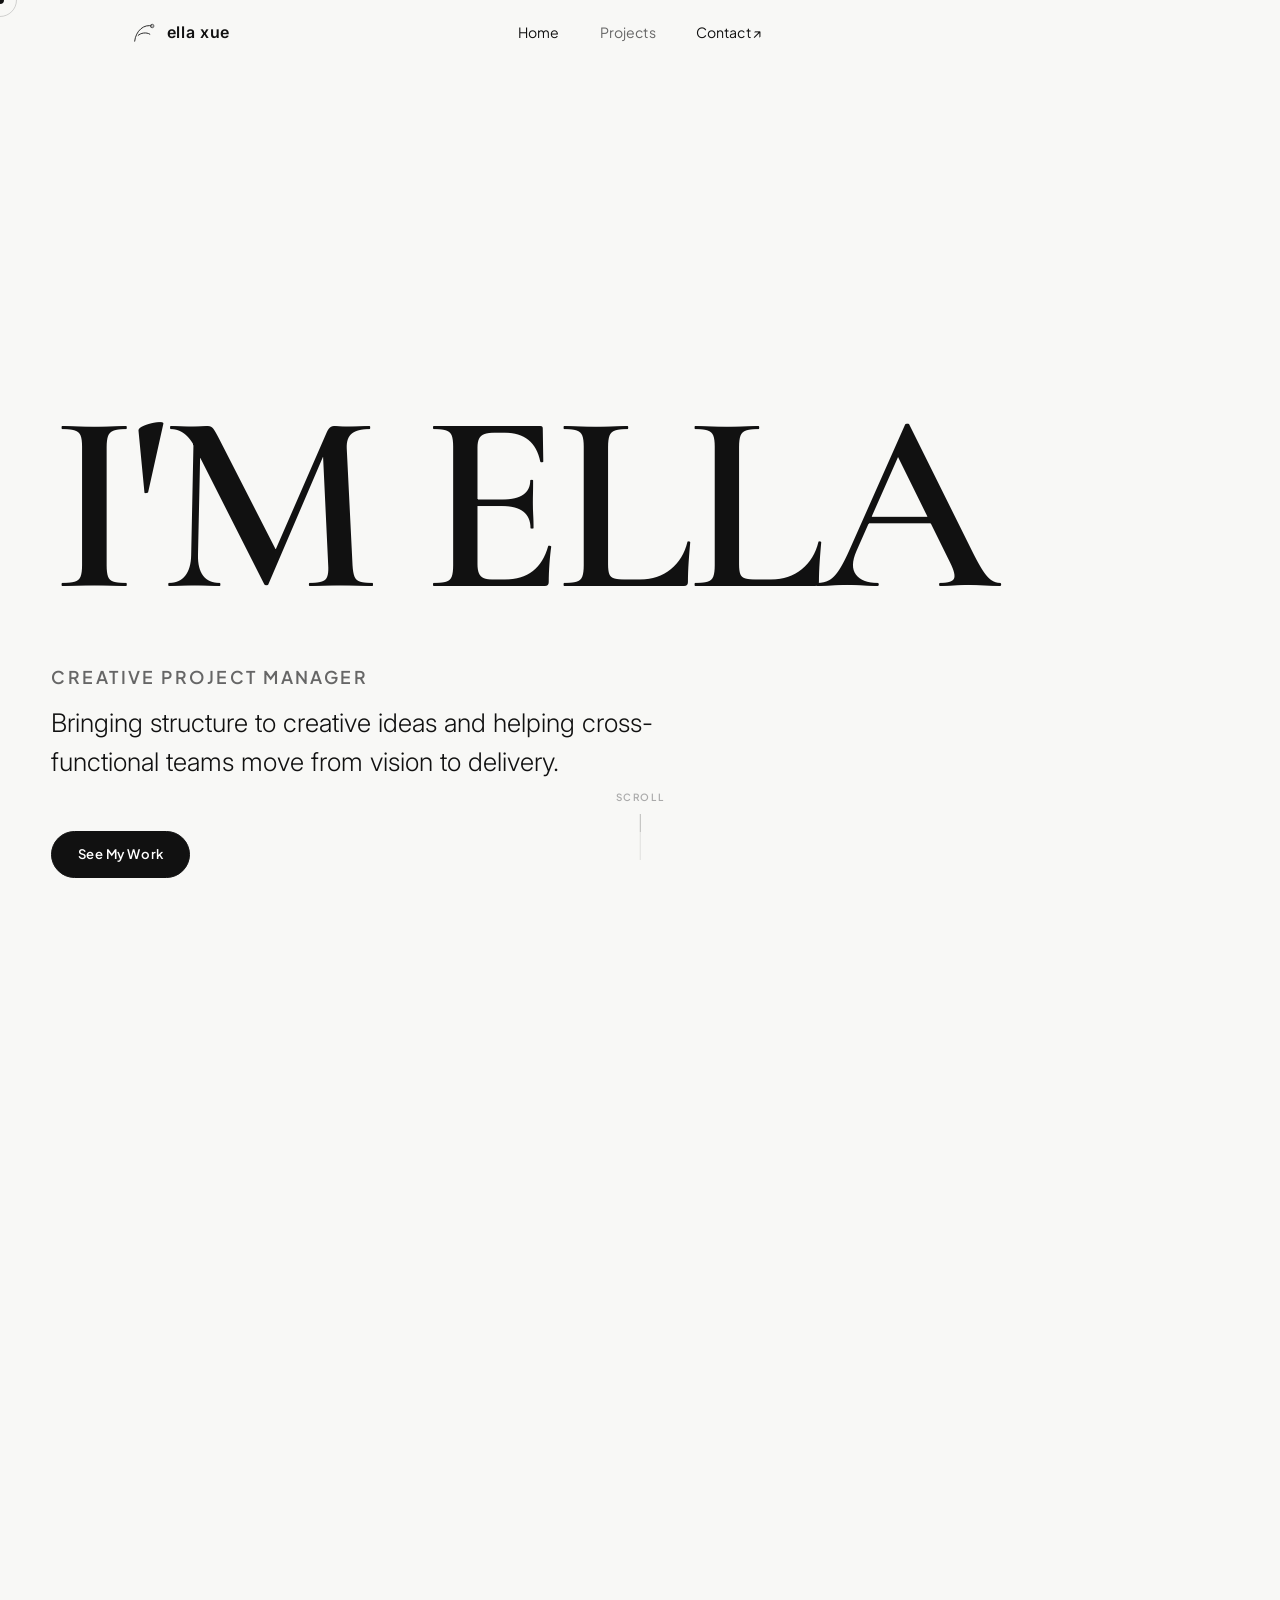
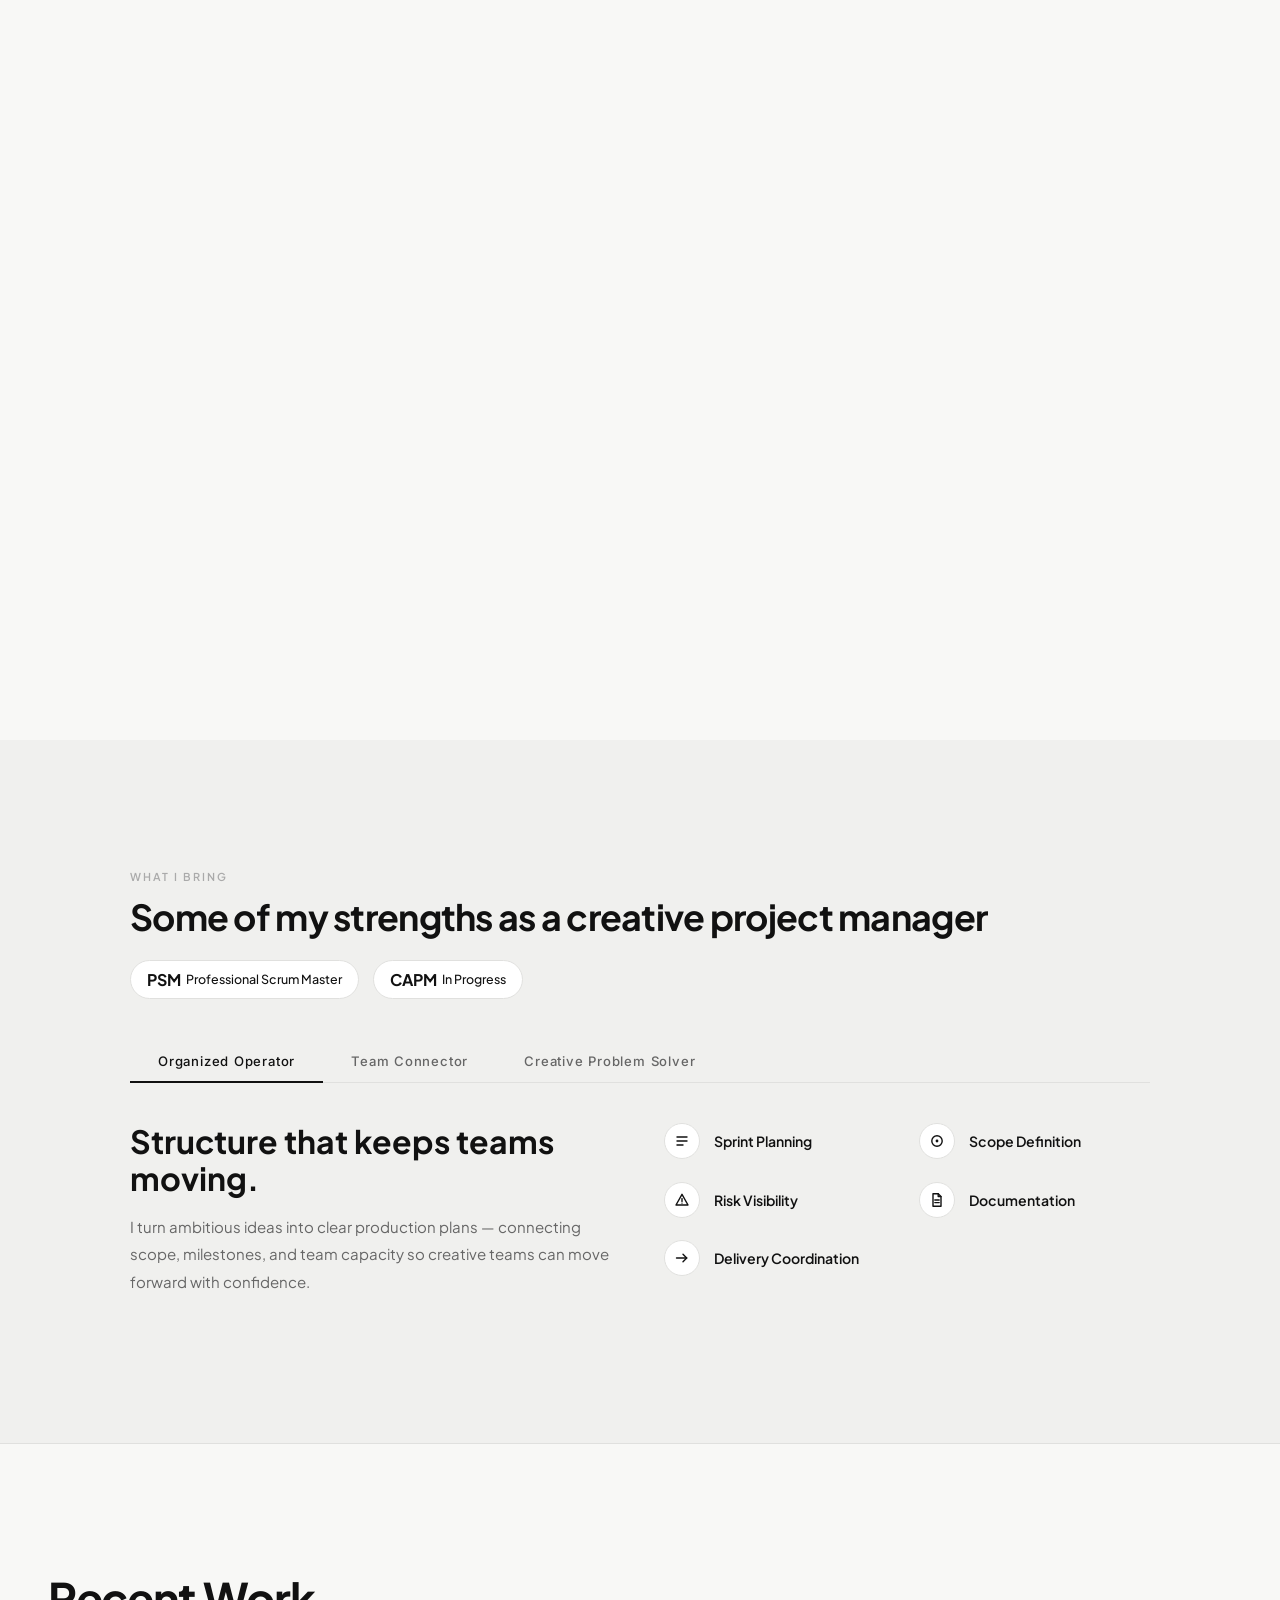
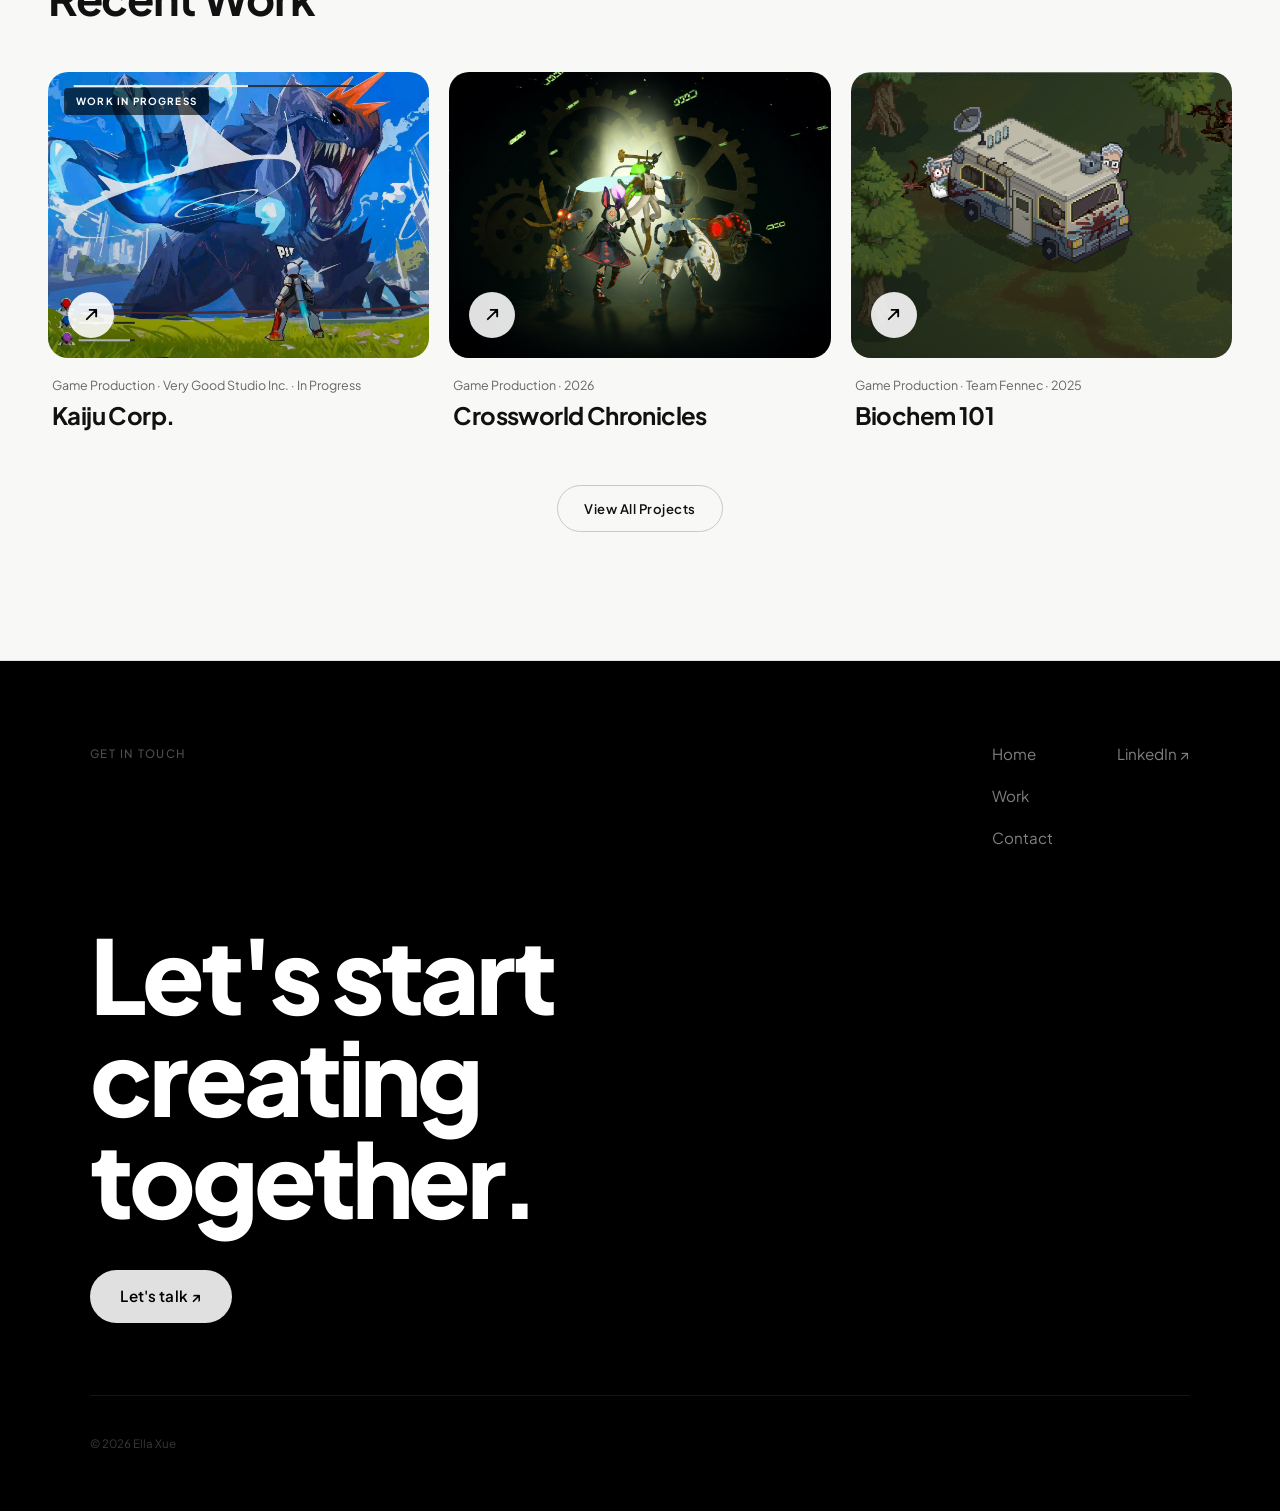
==== commit 201c4965: "Correct Scrum certification to PSM Co-Authored-By: Claude Sonnet 5.5 <noreply@anthropic.com>" ====
--- a/index.html
+++ b/index.html
@@ -93,7 +93,7 @@
     <h2 class="section-heading section-heading--tight reveal">Some of my strengths as a creative project manager</h2>
 
     <div class="sprint-pills sprint-pills--creds reveal">
-      <div class="sprint-pill"><strong>Certified</strong> Scrum Master</div>
+      <div class="sprint-pill"><strong>PSM</strong> Professional Scrum Master</div>
       <div class="sprint-pill"><strong>CAPM</strong> In Progress</div>
     </div>
 
